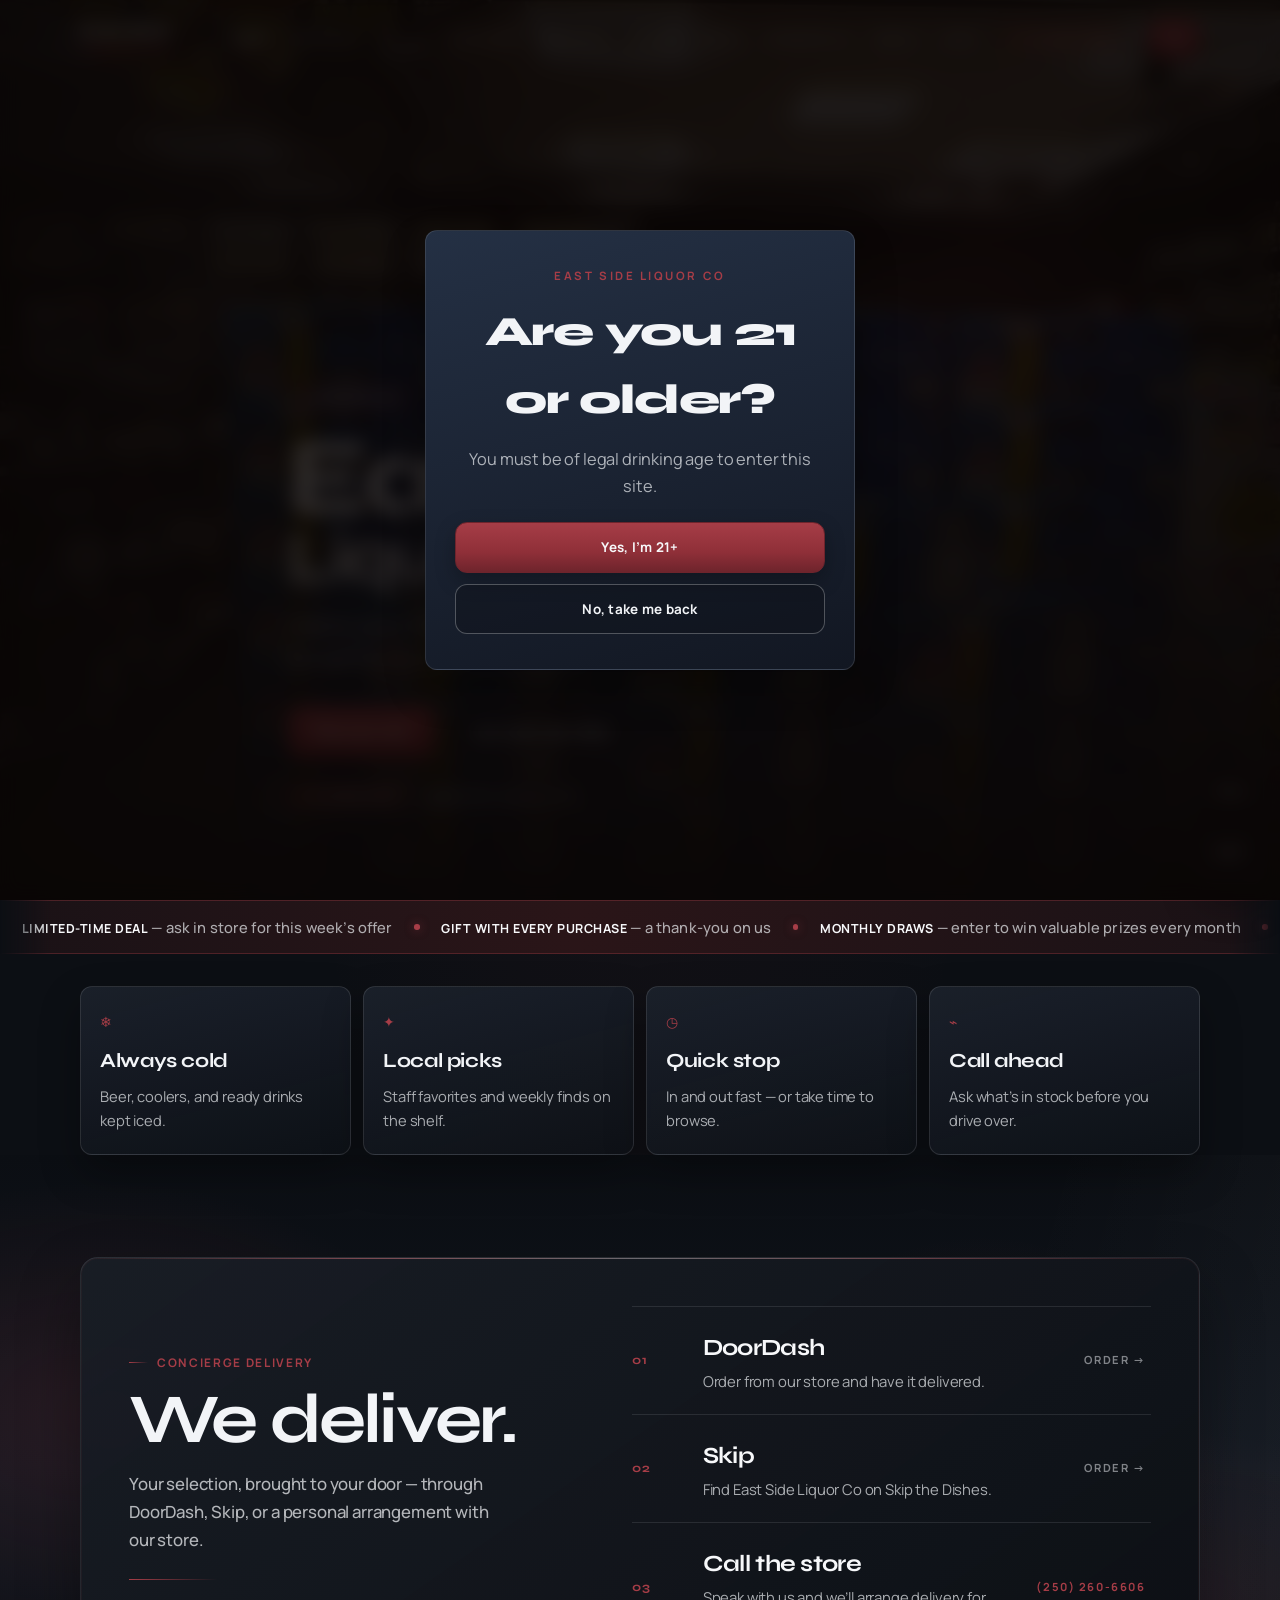
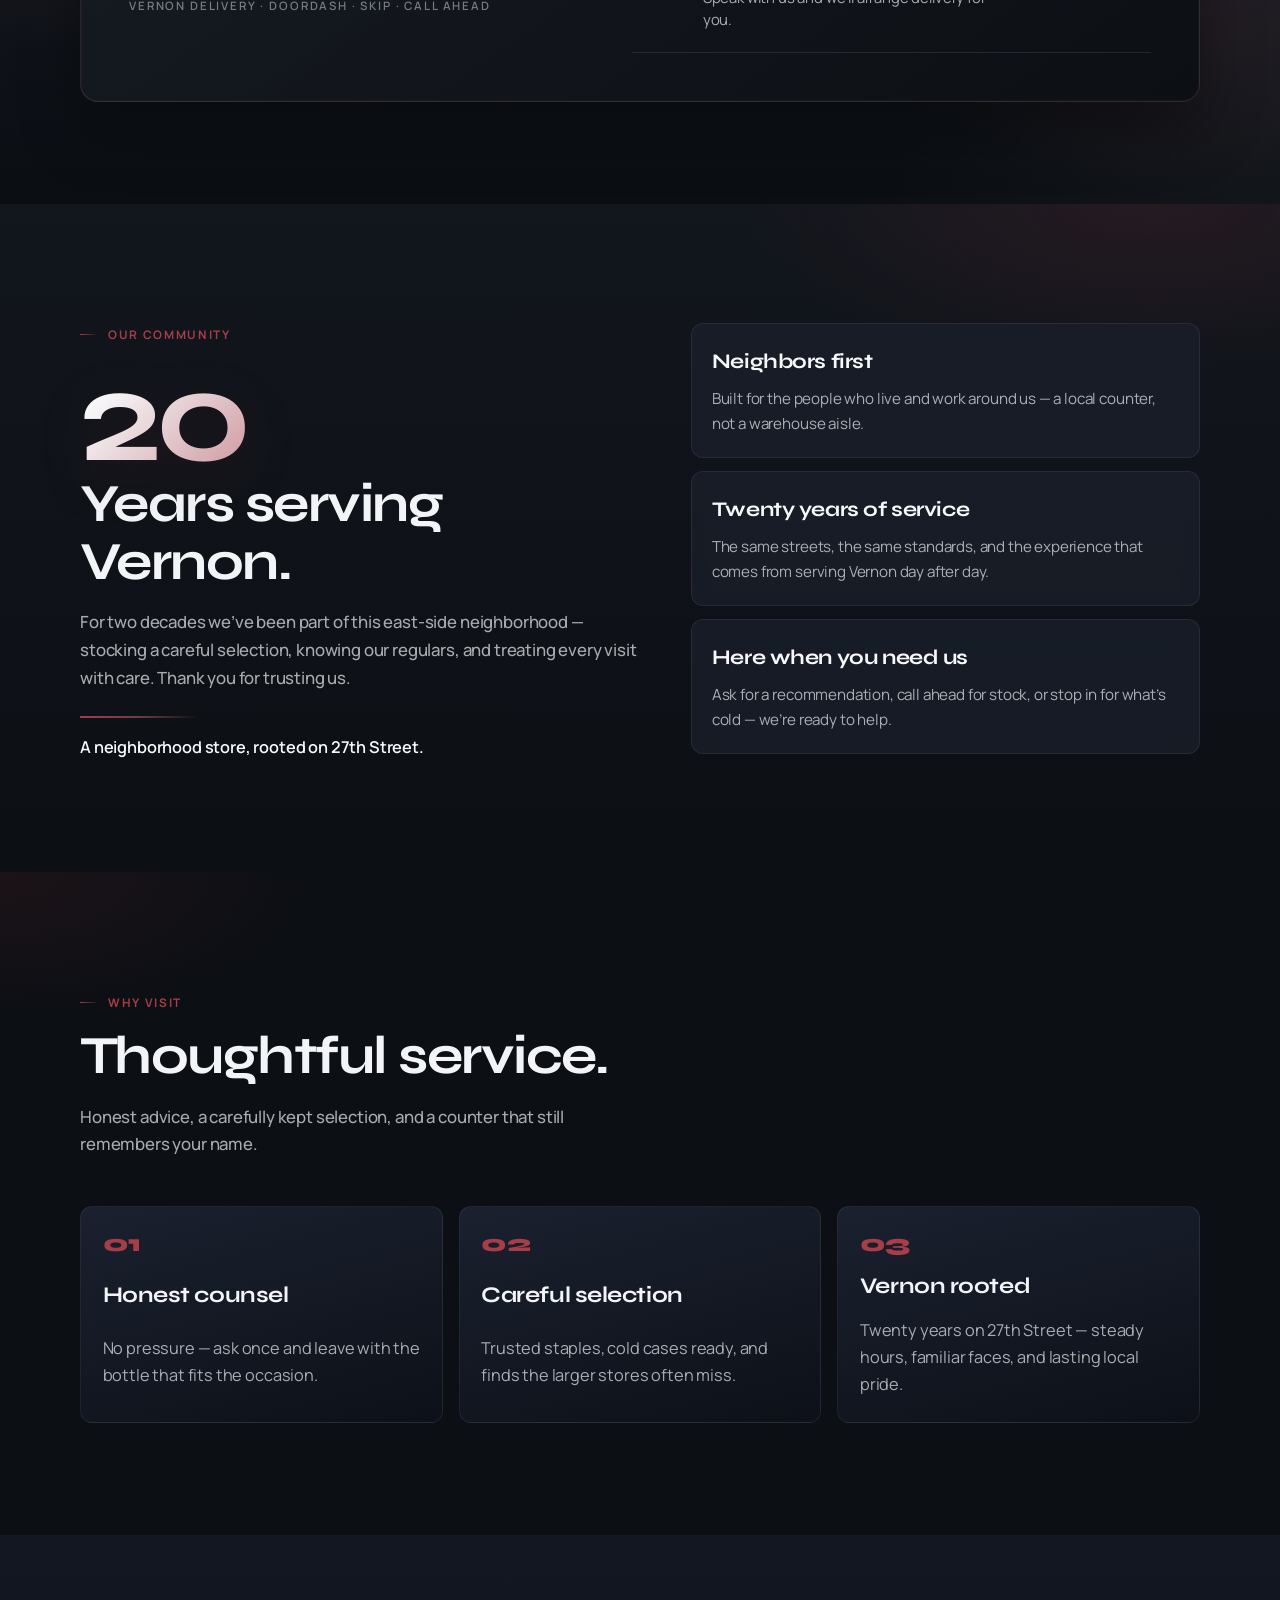
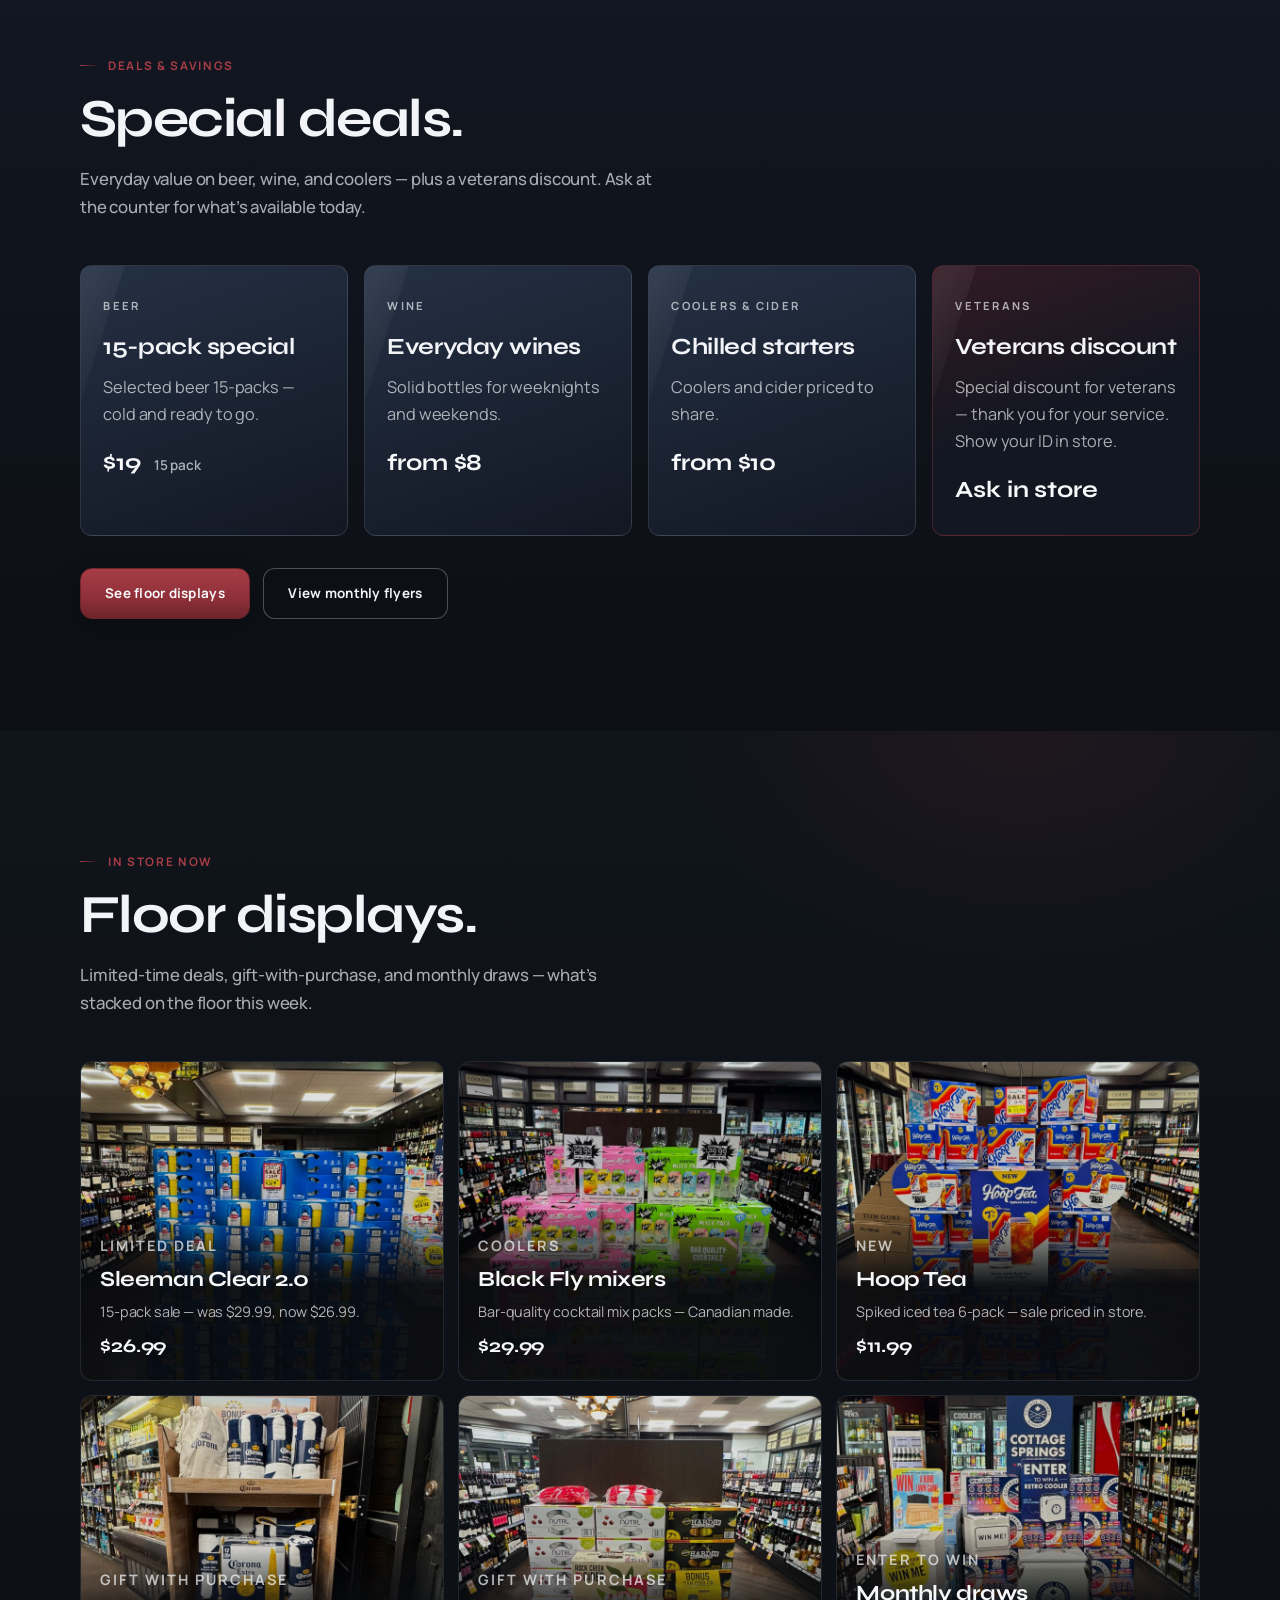
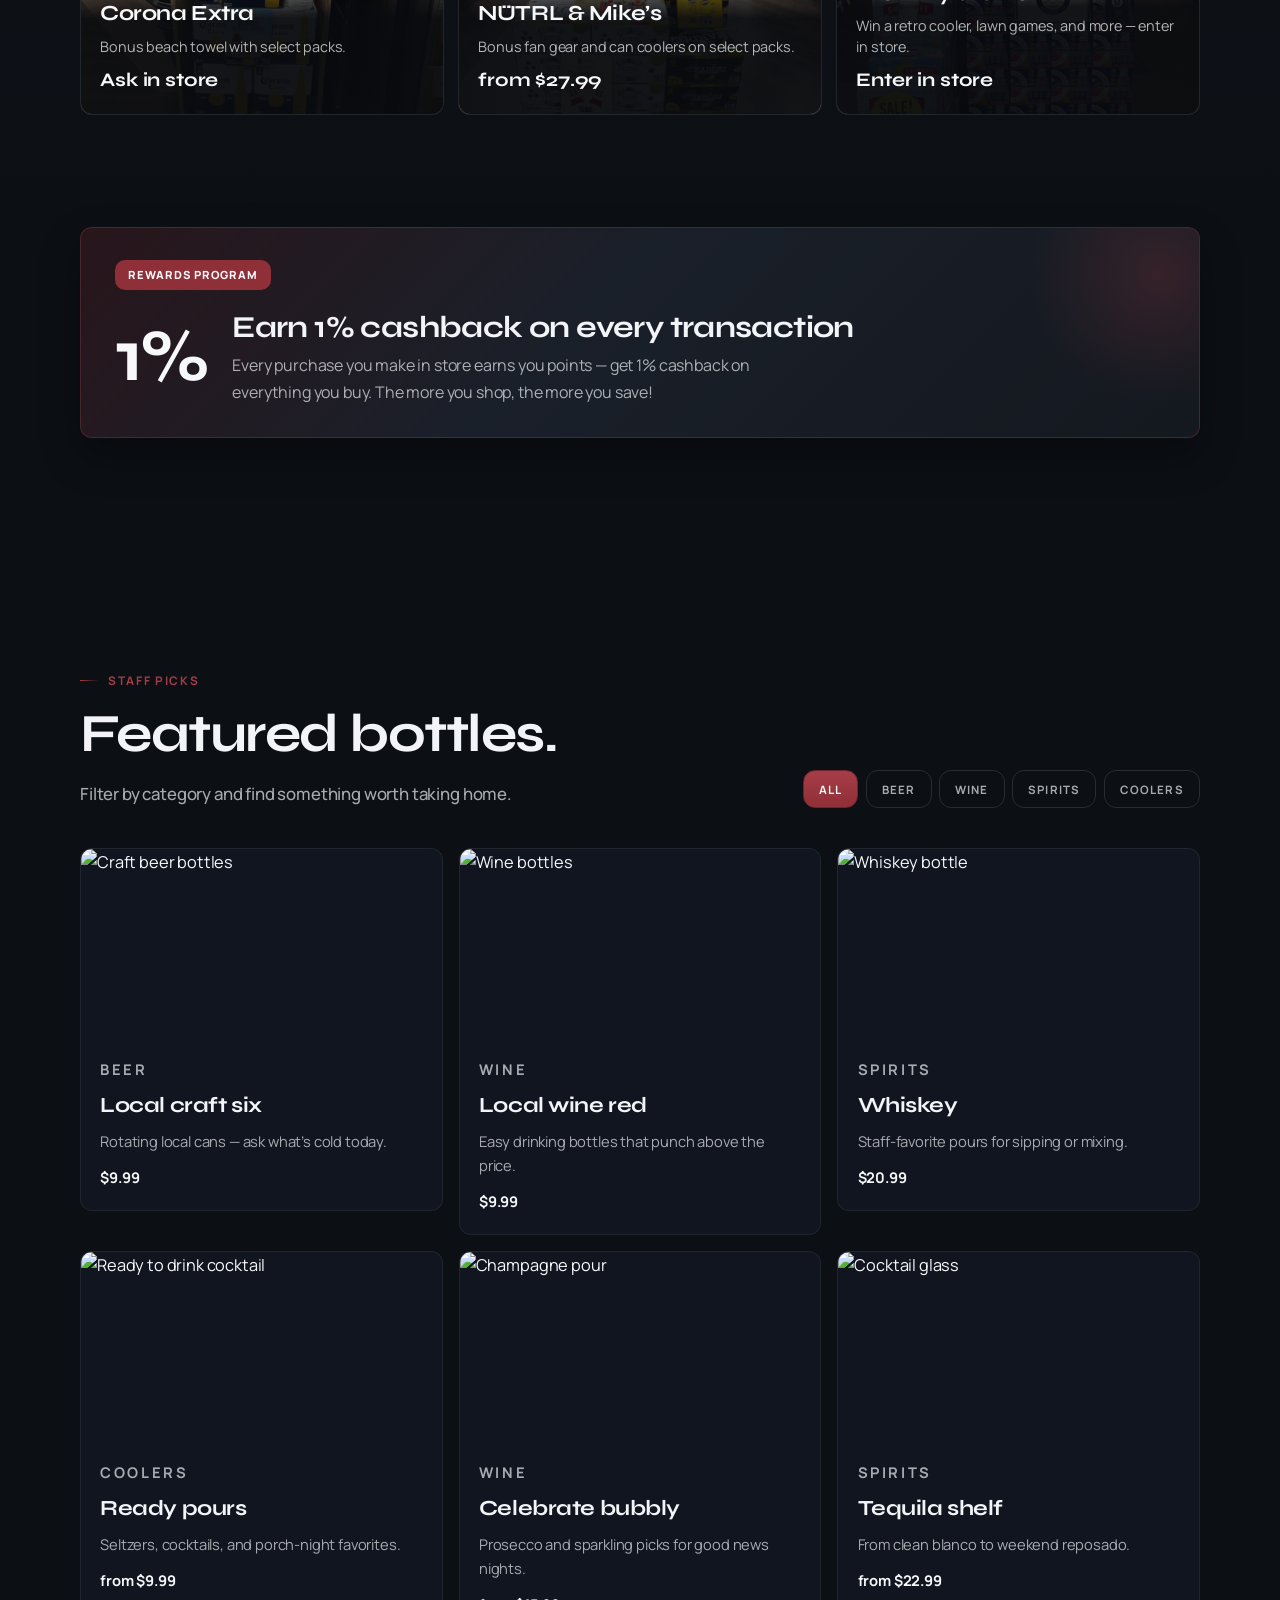
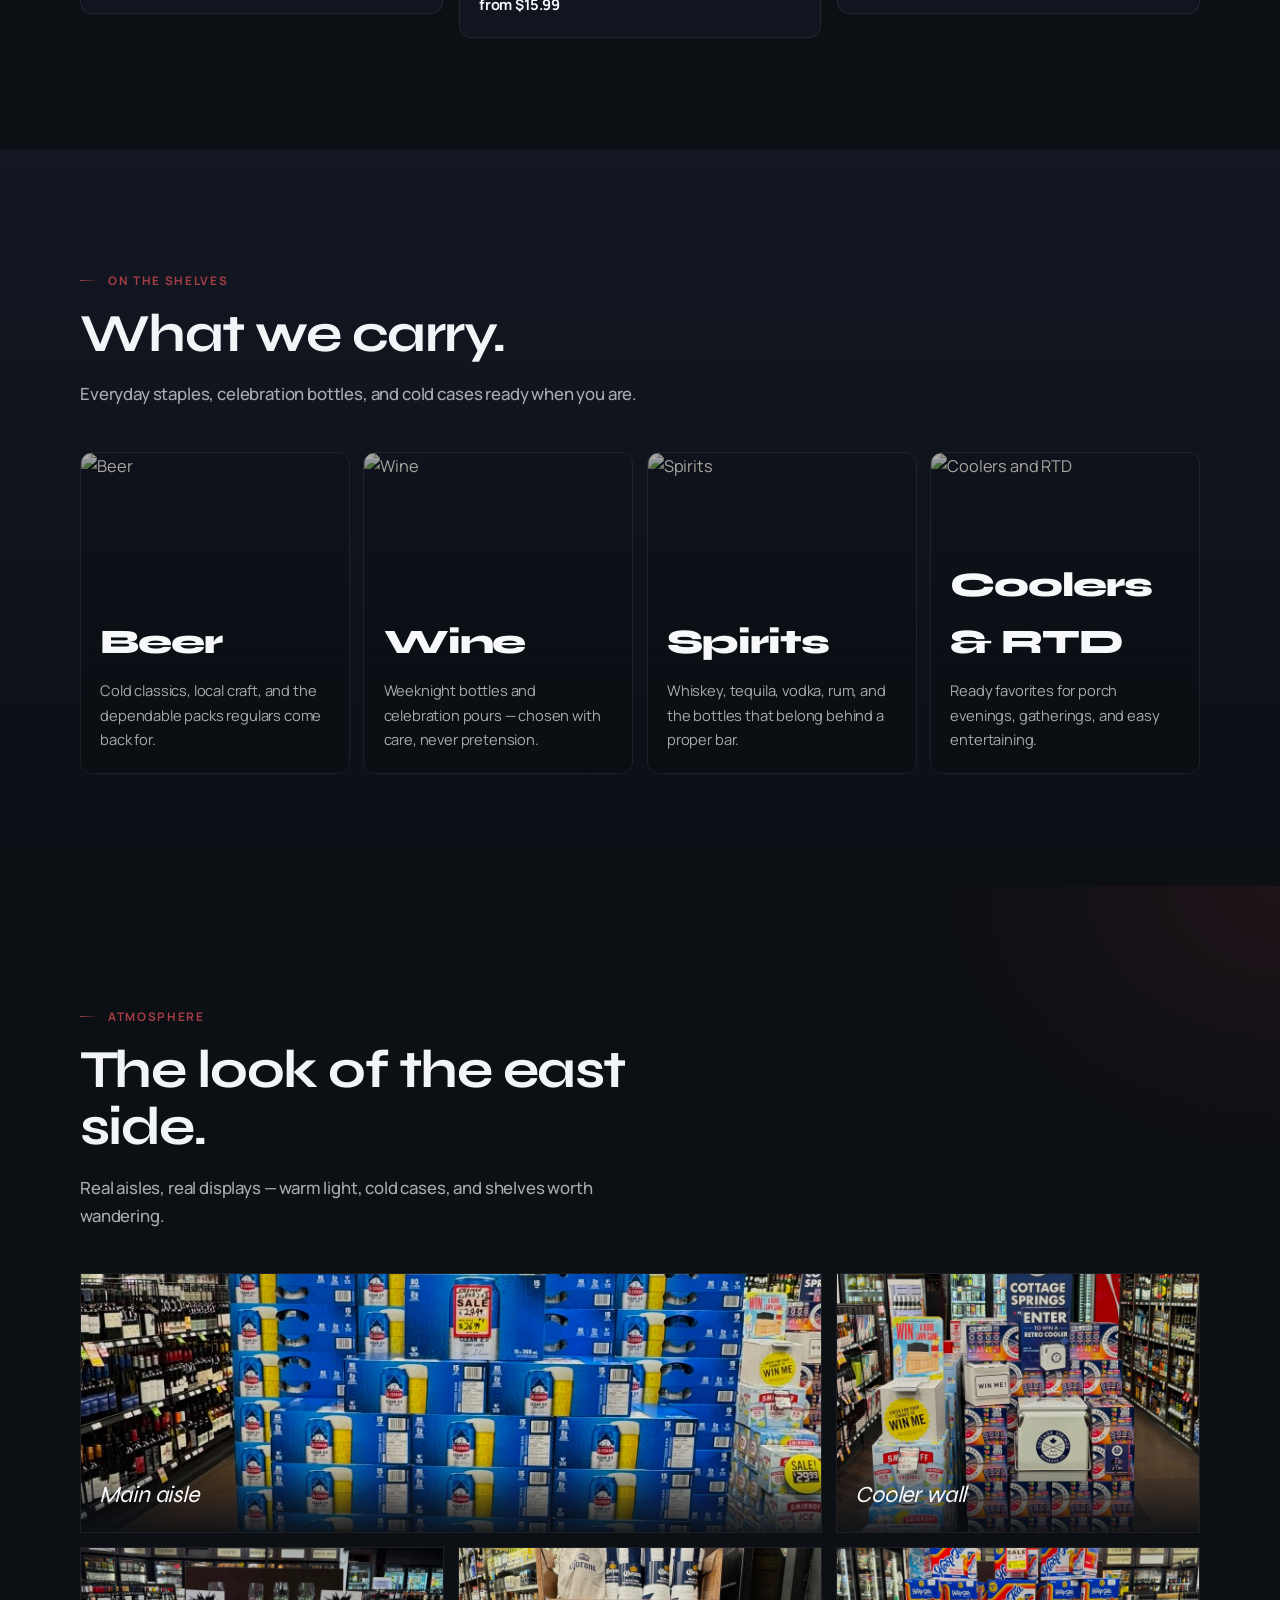
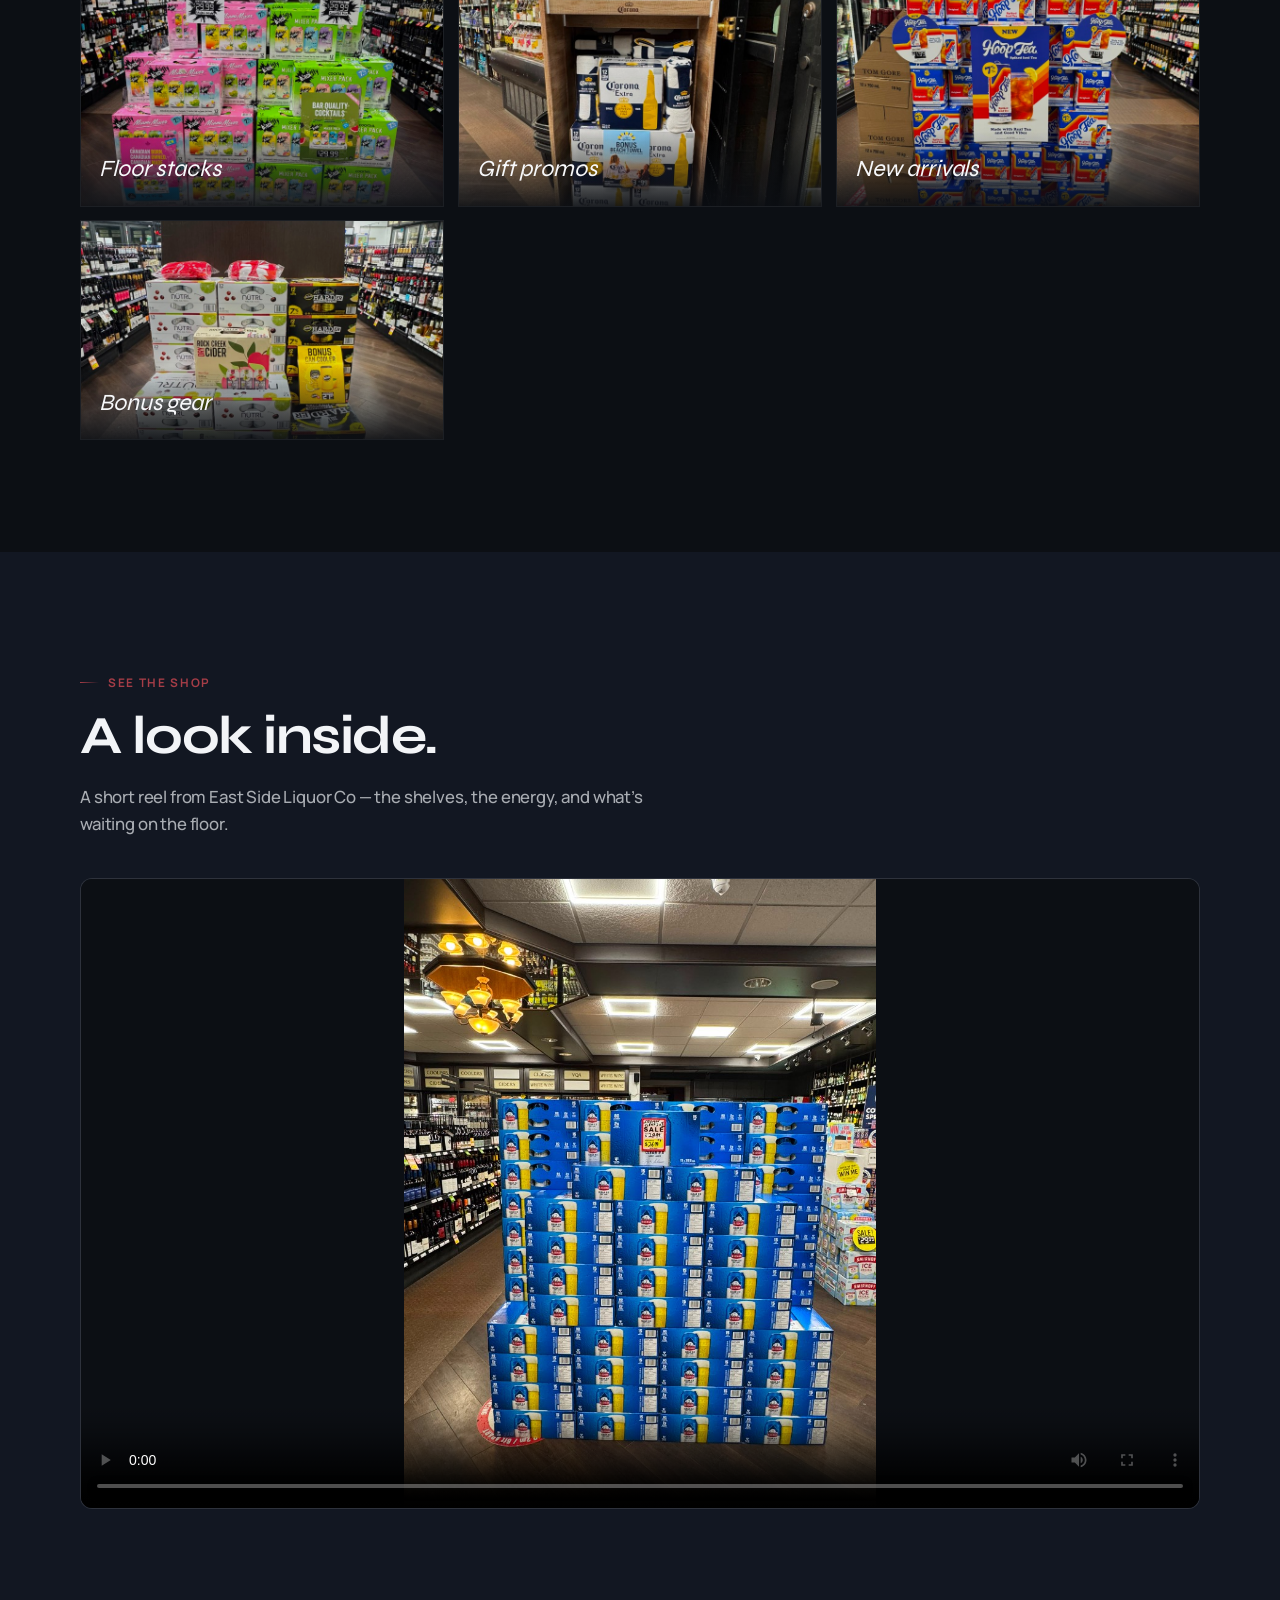
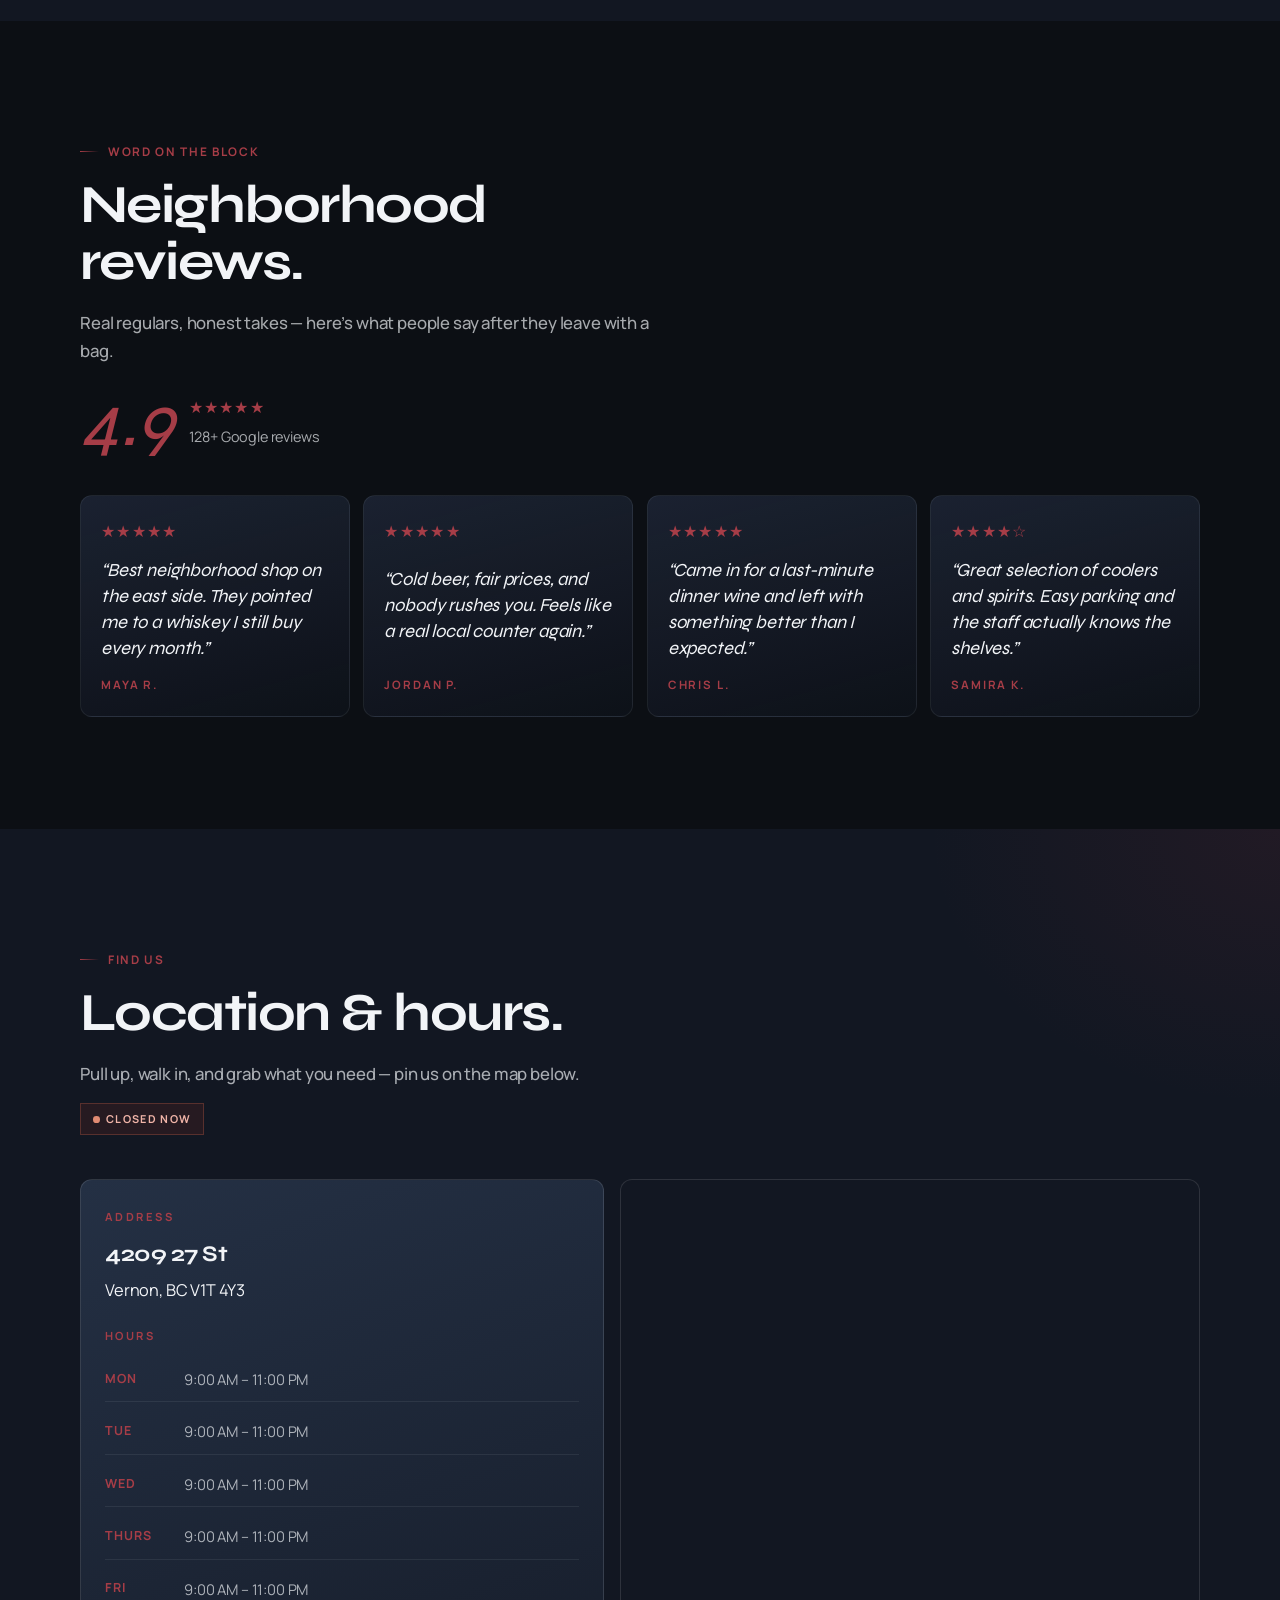
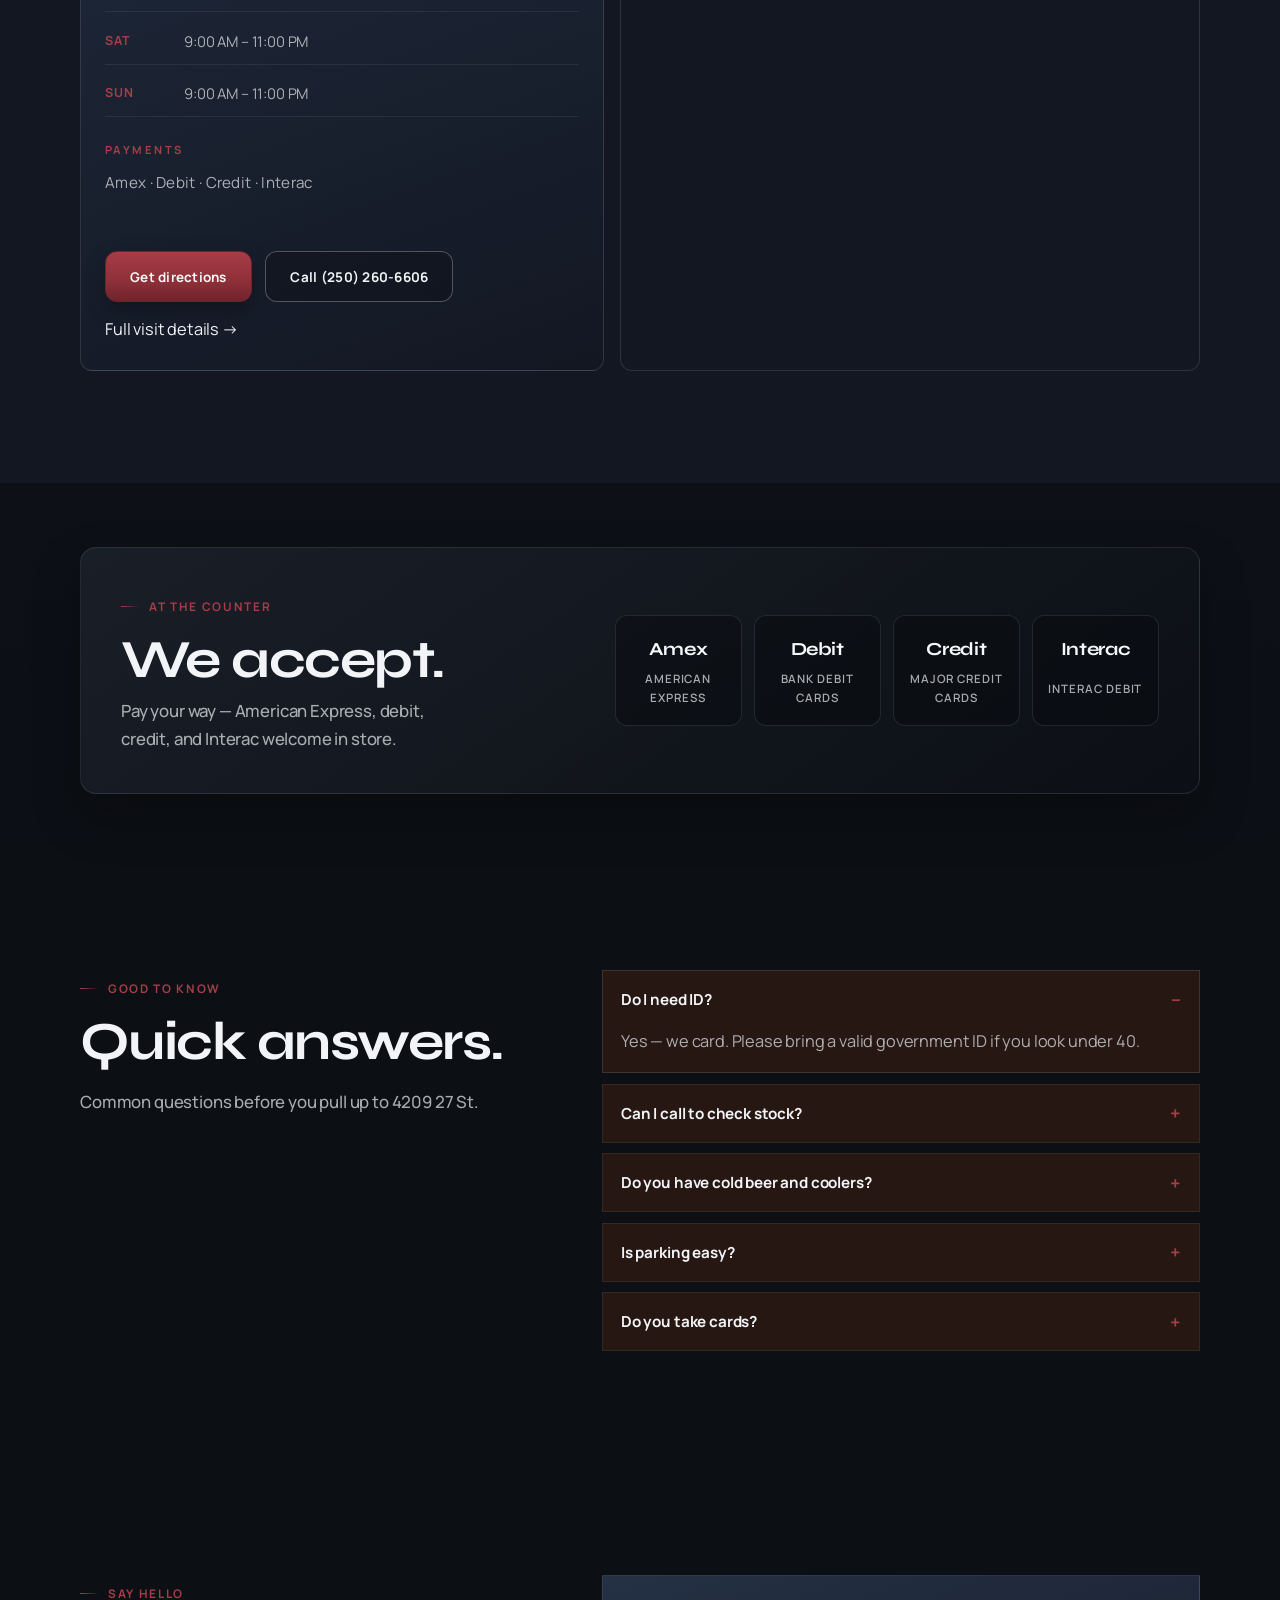
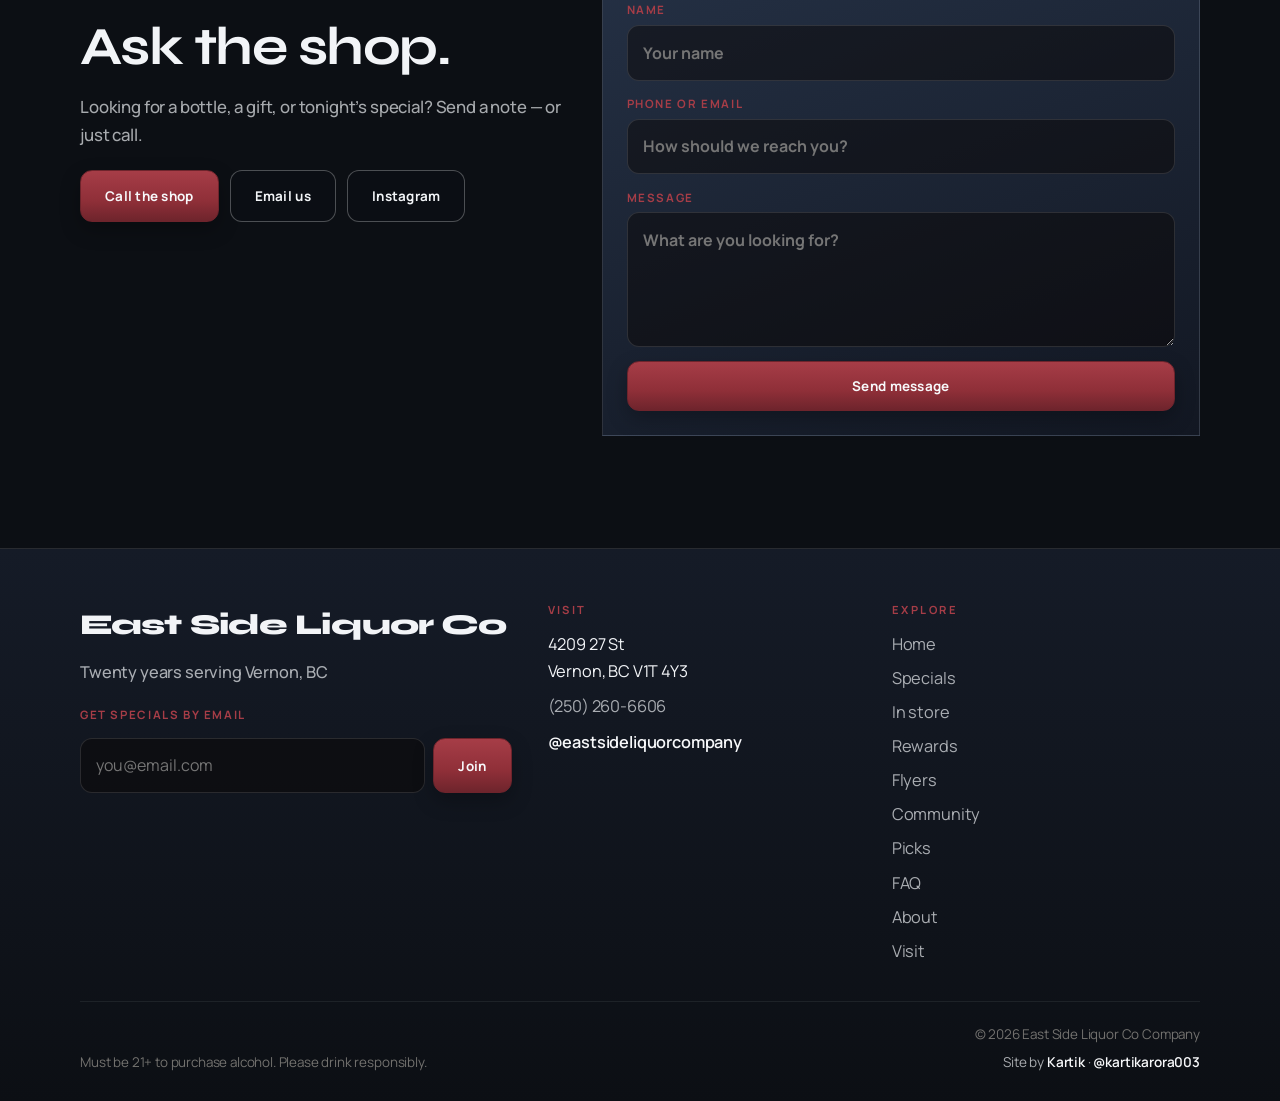
==== index.html @ 979daaba "update" ====
<!DOCTYPE html>
<html lang="en">
  <head>
    <meta charset="UTF-8" />
    <meta
      name="viewport"
      content="width=device-width, initial-scale=1, viewport-fit=cover"
    />
    <meta name="theme-color" content="#0c0f14" />
    <meta name="format-detection" content="telephone=yes" />
    <title>East Side Liquor Co | Twenty years serving Vernon, BC</title>
    <meta
      name="description"
      content="East Side Liquor Co — neighborhood spirits, wine, and beer with sharp selection and local service."
    />
    <link rel="stylesheet" href="css/styles.css" />
  </head>
  <body>
    <div class="age-gate" data-age-gate role="dialog" aria-modal="true" aria-labelledby="age-title">
      <div class="age-card">
        <p class="age-kicker">East Side Liquor Co</p>
        <h2 id="age-title">Are you 21 or older?</h2>
        <p class="age-copy">You must be of legal drinking age to enter this site.</p>
        <div class="age-actions">
          <button type="button" class="btn btn-primary" data-age-yes>Yes, I’m 21+</button>
          <button type="button" class="btn btn-ghost" data-age-no>No, take me back</button>
        </div>
      </div>
    </div>

    <div class="site-shell">
      <header class="header header-home" data-header>
        <div class="container header-inner">
          <a class="brand" href="index.html" aria-label="East Side Liquor Co"
            >East Side <span>Liquor Co</span></a
          >
          <nav class="nav nav-desktop" aria-label="Primary">
            <a class="nav-link is-active" href="index.html">Home</a>
            <a class="nav-link" href="#specials">Specials</a>
            <a class="nav-link" href="#in-store">In store</a>
            <a class="nav-link" href="#delivery">Delivery</a>
            <a class="nav-link" href="#rewards">Rewards</a>
            <a class="nav-link" href="flyers.html">Flyers</a>
            <a class="nav-link" href="#featured">Picks</a>
            <a class="nav-link" href="#community">Community</a>
            <a class="nav-link" href="about.html">About</a>
            <a class="nav-link" href="visit.html">Visit</a>
            <span class="open-badge" data-open-badge>Checking hours…</span>
            <a class="btn btn-primary" href="tel:+12502606606">Call</a>
          </nav>
          <button
            class="menu-btn"
            type="button"
            data-menu-btn
            aria-expanded="false"
            aria-controls="mobile-nav"
            aria-label="Open menu"
          >
            <span></span>
          </button>
        </div>
        <div class="container mobile-panel" id="mobile-nav" data-mobile-panel>
          <a class="nav-link is-active" href="index.html">Home</a>
          <a class="nav-link" href="#specials">Specials</a>
          <a class="nav-link" href="#in-store">In store</a>
          <a class="nav-link" href="#delivery">Delivery</a>
          <a class="nav-link" href="#rewards">Rewards</a>
          <a class="nav-link" href="flyers.html">Flyers</a>
          <a class="nav-link" href="#featured">Picks</a>
          <a class="nav-link" href="#community">Community</a>
          <a class="nav-link" href="about.html">About</a>
          <a class="nav-link" href="visit.html">Visit</a>
          <a class="nav-link" href="#contact">Contact</a>
          <span class="open-badge" data-open-badge>Checking hours…</span>
          <a class="btn btn-primary" href="tel:+12502606606">Call (250) 260-6606</a>
        </div>
      </header>

      <main class="site-main">
        <section class="hero" aria-label="Welcome">
          <div class="hero-visual" aria-hidden="true">
            <img
              class="hero-photo"
              data-hero-photo
              src="images/promos/sleeman-clear.png"
              alt=""
            />
            <div class="hero-sky"></div>
            <div class="hero-bloom"></div>
            <div class="hero-orb hero-orb--a"></div>
            <div class="hero-orb hero-orb--b"></div>
            <div class="hero-vignette"></div>
          </div>
          <div class="container hero-content">
            <p class="kicker">Vernon, BC</p>
            <h1 class="brand-hero">
              <span class="brand-top">East Side</span>
              <span class="brand-bottom">Liquor Co</span>
            </h1>
            <p class="tagline">
              Twenty years serving Vernon — fine spirits, cold beer, and thoughtful service on 27th
              Street.
            </p>
            <div class="ctas">
              <a class="btn btn-primary" href="visit.html">Plan your visit</a>
              <a class="btn btn-ghost" href="tel:+12502606606">Call (250) 260-6606</a>
            </div>
            <p class="hero-status">
              <span class="open-badge" data-open-badge>Checking hours…</span>
              <span>4209 27 St, Vernon, BC</span>
            </p>
          </div>
        </section>

        <aside class="promo-banner" aria-label="Current promotions">
          <div class="promo-banner__track">
            <div class="promo-banner__group">
              <span class="promo-banner__item"><strong>Limited-time deal</strong> — ask in store for this week’s offer</span>
              <span class="promo-banner__dot" aria-hidden="true"></span>
              <span class="promo-banner__item"><strong>Gift with every purchase</strong> — a thank-you on us</span>
              <span class="promo-banner__dot" aria-hidden="true"></span>
              <span class="promo-banner__item"><strong>Monthly draws</strong> — enter to win valuable prizes every month</span>
              <span class="promo-banner__dot" aria-hidden="true"></span>
              <span class="promo-banner__item"><strong>We deliver</strong> — DoorDash, Skip, or call us for delivery</span>
              <span class="promo-banner__dot" aria-hidden="true"></span>
            </div>
            <div class="promo-banner__group" aria-hidden="true">
              <span class="promo-banner__item"><strong>Limited-time deal</strong> — ask in store for this week’s offer</span>
              <span class="promo-banner__dot" aria-hidden="true"></span>
              <span class="promo-banner__item"><strong>Gift with every purchase</strong> — a thank-you on us</span>
              <span class="promo-banner__dot" aria-hidden="true"></span>
              <span class="promo-banner__item"><strong>Monthly draws</strong> — enter to win valuable prizes every month</span>
              <span class="promo-banner__dot" aria-hidden="true"></span>
              <span class="promo-banner__item"><strong>We deliver</strong> — DoorDash, Skip, or call us for delivery</span>
              <span class="promo-banner__dot" aria-hidden="true"></span>
            </div>
          </div>
        </aside>

        <section class="services" aria-label="Store services">
          <div class="container services-row">
            <article class="service reveal hover-lines">
              <span>❄</span>
              <h3>Always cold</h3>
              <p>Beer, coolers, and ready drinks kept iced.</p>
            </article>
            <article class="service reveal hover-lines">
              <span>✦</span>
              <h3>Local picks</h3>
              <p>Staff favorites and weekly finds on the shelf.</p>
            </article>
            <article class="service reveal hover-lines">
              <span>◷</span>
              <h3>Quick stop</h3>
              <p>In and out fast — or take time to browse.</p>
            </article>
            <article class="service reveal hover-lines">
              <span>⌁</span>
              <h3>Call ahead</h3>
              <p>Ask what’s in stock before you drive over.</p>
            </article>
          </div>
        </section>

        <section class="section delivery" id="delivery" aria-labelledby="delivery-title">
          <div class="delivery-glow" aria-hidden="true"></div>
          <div class="delivery-sheen" aria-hidden="true"></div>
          <div class="container">
            <div class="delivery-panel reveal reveal-scale">
              <div class="delivery-layout">
                <div class="delivery-intro">
                  <span class="section-label">Concierge delivery</span>
                  <h2 id="delivery-title" class="section-title">We deliver.</h2>
                  <p class="section-lead">
                    Your selection, brought to your door — through DoorDash, Skip, or a personal
                    arrangement with our store.
                  </p>
                  <div class="delivery-rule" aria-hidden="true"></div>
                  <p class="delivery-note">Vernon delivery · DoorDash · Skip · Call ahead</p>
                </div>
                <div class="delivery-options" role="list">
                  <a
                    class="delivery-option"
                    role="listitem"
                    href="https://www.doordash.com/convenience/store/35674787?event_type=autocomplete&pickup=false"
                    target="_blank"
                    rel="noopener noreferrer"
                  >
                    <span class="delivery-option__num" aria-hidden="true">01</span>
                    <span class="delivery-option__body">
                      <span class="delivery-option__name">DoorDash</span>
                      <span class="delivery-option__text">Order from our store and have it delivered.</span>
                    </span>
                    <span class="delivery-option__cta">Order <span aria-hidden="true">→</span></span>
                  </a>
                  <a
                    class="delivery-option"
                    role="listitem"
                    href="https://www.skipthedishes.com/vernon"
                    target="_blank"
                    rel="noopener noreferrer"
                  >
                    <span class="delivery-option__num" aria-hidden="true">02</span>
                    <span class="delivery-option__body">
                      <span class="delivery-option__name">Skip</span>
                      <span class="delivery-option__text">Find East Side Liquor Co on Skip the Dishes.</span>
                    </span>
                    <span class="delivery-option__cta">Order <span aria-hidden="true">→</span></span>
                  </a>
                  <a class="delivery-option delivery-option--call" role="listitem" href="tel:+12502606606">
                    <span class="delivery-option__num" aria-hidden="true">03</span>
                    <span class="delivery-option__body">
                      <span class="delivery-option__name">Call the store</span>
                      <span class="delivery-option__text">Speak with us and we’ll arrange delivery for you.</span>
                    </span>
                    <span class="delivery-option__cta">(250) 260-6606</span>
                  </a>
                </div>
              </div>
            </div>
          </div>
        </section>

        <section class="section community" id="community" aria-labelledby="community-title">
          <div class="container community-layout">
            <div class="community-intro reveal reveal-left">
              <span class="section-label">Our community</span>
              <p class="community-years" aria-hidden="true">20</p>
              <h2 id="community-title" class="section-title">Years serving Vernon.</h2>
              <p class="section-lead">
                For two decades we’ve been part of this east-side neighborhood — stocking a careful
                selection, knowing our regulars, and treating every visit with care. Thank you for
                trusting us.
              </p>
              <div class="community-rule" aria-hidden="true"></div>
              <p class="community-note">A neighborhood store, rooted on 27th Street.</p>
            </div>
            <ul class="community-points">
              <li class="community-point reveal hover-lines">
                <h3>Neighbors first</h3>
                <p>
                  Built for the people who live and work around us — a local counter, not a warehouse
                  aisle.
                </p>
              </li>
              <li class="community-point reveal hover-lines">
                <h3>Twenty years of service</h3>
                <p>
                  The same streets, the same standards, and the experience that comes from serving
                  Vernon day after day.
                </p>
              </li>
              <li class="community-point reveal hover-lines">
                <h3>Here when you need us</h3>
                <p>
                  Ask for a recommendation, call ahead for stock, or stop in for what’s cold — we’re
                  ready to help.
                </p>
              </li>
            </ul>
          </div>
        </section>

        <section class="section why" aria-labelledby="why-title">
          <div class="container">
            <div class="reveal">
              <span class="section-label">Why visit</span>
              <h2 id="why-title" class="section-title">Thoughtful service.</h2>
              <p class="section-lead">
                Honest advice, a carefully kept selection, and a counter that still remembers your
                name.
              </p>
            </div>
            <ol class="why-list">
              <li class="why-item reveal hover-lines">
                <span class="why-num" aria-hidden="true">01</span>
                <h3>Honest counsel</h3>
                <p>
                  No pressure — ask once and leave with the bottle that fits the occasion.
                </p>
              </li>
              <li class="why-item reveal hover-lines">
                <span class="why-num" aria-hidden="true">02</span>
                <h3>Careful selection</h3>
                <p>Trusted staples, cold cases ready, and finds the larger stores often miss.</p>
              </li>
              <li class="why-item reveal hover-lines">
                <span class="why-num" aria-hidden="true">03</span>
                <h3>Vernon rooted</h3>
                <p>
                  Twenty years on 27th Street — steady hours, familiar faces, and lasting local
                  pride.
                </p>
              </li>
            </ol>
          </div>
        </section>

        <section class="section specials" id="specials" aria-labelledby="specials-title">
          <div class="container">
            <div class="reveal">
              <span class="section-label">Deals &amp; savings</span>
              <h2 id="specials-title" class="section-title">Special deals.</h2>
              <p class="section-lead">
                Everyday value on beer, wine, and coolers — plus a veterans discount. Ask at the
                counter for what’s available today.
              </p>
            </div>
            <div class="specials-grid" id="offers-grid">
              <article class="special-card reveal" data-spotlight>
                <div class="tile-spot" aria-hidden="true"></div>
                <p class="special-tag">Beer</p>
                <h3>15-pack special</h3>
                <p>Selected beer 15-packs — cold and ready to go.</p>
                <p class="special-price"><span>$19</span> <small>15 pack</small></p>
              </article>
              <article class="special-card reveal" data-spotlight>
                <div class="tile-spot" aria-hidden="true"></div>
                <p class="special-tag">Wine</p>
                <h3>Everyday wines</h3>
                <p>Solid bottles for weeknights and weekends.</p>
                <p class="special-price"><span>from $8</span></p>
              </article>
              <article class="special-card reveal" data-spotlight>
                <div class="tile-spot" aria-hidden="true"></div>
                <p class="special-tag">Coolers &amp; Cider</p>
                <h3>Chilled starters</h3>
                <p>Coolers and cider priced to share.</p>
                <p class="special-price"><span>from $10</span></p>
              </article>
              <article class="special-card special-card--veterans reveal" data-spotlight>
                <div class="tile-spot" aria-hidden="true"></div>
                <p class="special-tag">Veterans</p>
                <h3>Veterans discount</h3>
                <p>
                  Special discount for veterans — thank you for your service. Show your ID in store.
                </p>
                <p class="special-price"><span>Ask in store</span></p>
              </article>
            </div>
            <div class="ctas specials-ctas reveal">
              <a class="btn btn-primary" href="#in-store">See floor displays</a>
              <a class="btn btn-ghost" href="flyers.html">View monthly flyers</a>
            </div>
          </div>
        </section>

        <section class="section store-promos" id="in-store" aria-labelledby="in-store-title">
          <div class="container">
            <div class="reveal">
              <span class="section-label">In store now</span>
              <h2 id="in-store-title" class="section-title">Floor displays.</h2>
              <p class="section-lead">
                Limited-time deals, gift-with-purchase, and monthly draws — what’s stacked on the
                floor this week.
              </p>
            </div>
            <div class="promo-grid">
              <article class="promo-shot reveal" data-spotlight>
                <img
                  src="images/promos/sleeman-clear.png"
                  alt="Sleeman Clear 2.0 15-pack floor display on sale"
                />
                <div class="promo-shot__meta">
                  <p class="promo-shot__tag">Limited deal</p>
                  <h3>Sleeman Clear 2.0</h3>
                  <p>15-pack sale — was $29.99, now $26.99.</p>
                  <p class="promo-shot__price"><span>$26.99</span></p>
                </div>
              </article>
              <article class="promo-shot reveal" data-spotlight>
                <img
                  src="images/promos/black-fly.png"
                  alt="Black Fly cocktail mixer packs display"
                />
                <div class="promo-shot__meta">
                  <p class="promo-shot__tag">Coolers</p>
                  <h3>Black Fly mixers</h3>
                  <p>Bar-quality cocktail mix packs — Canadian made.</p>
                  <p class="promo-shot__price"><span>$29.99</span></p>
                </div>
              </article>
              <article class="promo-shot reveal" data-spotlight>
                <img src="images/promos/hoop-tea.png" alt="Hoop Tea spiked iced tea display" />
                <div class="promo-shot__meta">
                  <p class="promo-shot__tag">New</p>
                  <h3>Hoop Tea</h3>
                  <p>Spiked iced tea 6-pack — sale priced in store.</p>
                  <p class="promo-shot__price"><span>$11.99</span></p>
                </div>
              </article>
              <article class="promo-shot reveal" data-spotlight>
                <img
                  src="images/promos/corona-towel.png"
                  alt="Corona Extra display with bonus beach towel"
                />
                <div class="promo-shot__meta">
                  <p class="promo-shot__tag">Gift with purchase</p>
                  <h3>Corona Extra</h3>
                  <p>Bonus beach towel with select packs.</p>
                  <p class="promo-shot__price"><span>Ask in store</span></p>
                </div>
              </article>
              <article class="promo-shot reveal" data-spotlight>
                <img
                  src="images/promos/nutrl-mikes.png"
                  alt="NÜTRL and Mike's HARDER displays with bonus gear"
                />
                <div class="promo-shot__meta">
                  <p class="promo-shot__tag">Gift with purchase</p>
                  <h3>NÜTRL &amp; Mike’s</h3>
                  <p>Bonus fan gear and can coolers on select packs.</p>
                  <p class="promo-shot__price"><span>from $27.99</span></p>
                </div>
              </article>
              <article class="promo-shot reveal" data-spotlight>
                <img
                  src="images/promos/cottage-springs.png"
                  alt="Cottage Springs and Smirnoff Ice enter-to-win displays"
                />
                <div class="promo-shot__meta">
                  <p class="promo-shot__tag">Enter to win</p>
                  <h3>Monthly draws</h3>
                  <p>Win a retro cooler, lawn games, and more — enter in store.</p>
                  <p class="promo-shot__price"><span>Enter in store</span></p>
                </div>
              </article>
            </div>
          </div>
        </section>

        <section class="section loyalty-strip" id="rewards" aria-labelledby="rewards-title">
          <div class="container">
            <div id="loyalty-banner" class="reveal reveal-scale"></div>
          </div>
        </section>

        <section class="section featured" id="featured" aria-labelledby="featured-title">
          <div class="container">
            <div class="reveal featured-head">
              <div>
                <span class="section-label">Staff picks</span>
                <h2 id="featured-title" class="section-title">Featured bottles.</h2>
                <p class="section-lead">Filter by category and find something worth taking home.</p>
              </div>
              <div class="filter-bar" role="tablist" aria-label="Filter featured bottles">
                <button type="button" class="filter-btn is-active" data-filter="all">All</button>
                <button type="button" class="filter-btn" data-filter="beer">Beer</button>
                <button type="button" class="filter-btn" data-filter="wine">Wine</button>
                <button type="button" class="filter-btn" data-filter="spirits">Spirits</button>
                <button type="button" class="filter-btn" data-filter="coolers">Coolers</button>
              </div>
            </div>
            <ul class="product-grid">
              <li class="reveal" data-product="beer">
                <article class="product-card" data-spotlight>
                  <img
                    src="https://images.unsplash.com/photo-1436076863939-06870fe779c2?auto=format&fit=crop&w=900&q=80"
                    alt="Craft beer bottles"
                  />
                  <div class="product-body">
                    <p class="product-cat">Beer</p>
                    <h3>Local craft six</h3>
                    <p>Rotating local cans — ask what’s cold today.</p>
                    <p class="product-price">$9.99</p>
                  </div>
                </article>
              </li>
              <li class="reveal" data-product="wine">
                <article class="product-card" data-spotlight>
                  <img
                    src="https://images.unsplash.com/photo-1510812431401-41d2bd2722f3?auto=format&fit=crop&w=900&q=80"
                    alt="Wine bottles"
                  />
                  <div class="product-body">
                    <p class="product-cat">Wine</p>
                    <h3>Local wine red</h3>
                    <p>Easy drinking bottles that punch above the price.</p>
                    <p class="product-price">$9.99</p>
                  </div>
                </article>
              </li>
              <li class="reveal" data-product="spirits">
                <article class="product-card" data-spotlight>
                  <img
                    src="https://images.unsplash.com/photo-1569529465841-dfecdab7503b?auto=format&fit=crop&w=900&q=80"
                    alt="Whiskey bottle"
                  />
                  <div class="product-body">
                    <p class="product-cat">Spirits</p>
                    <h3>Whiskey</h3>
                    <p>Staff-favorite pours for sipping or mixing.</p>
                    <p class="product-price">$20.99</p>
                  </div>
                </article>
              </li>
              <li class="reveal" data-product="coolers">
                <article class="product-card" data-spotlight>
                  <img
                    src="https://images.unsplash.com/photo-1551538827-9c037cb4f32a?auto=format&fit=crop&w=900&q=80"
                    alt="Ready to drink cocktail"
                  />
                  <div class="product-body">
                    <p class="product-cat">Coolers</p>
                    <h3>Ready pours</h3>
                    <p>Seltzers, cocktails, and porch-night favorites.</p>
                    <p class="product-price">from $9.99</p>
                  </div>
                </article>
              </li>
              <li class="reveal" data-product="wine">
                <article class="product-card" data-spotlight>
                  <img
                    src="https://images.unsplash.com/photo-1470337458703-46ad1756a187?auto=format&fit=crop&w=900&q=80"
                    alt="Champagne pour"
                  />
                  <div class="product-body">
                    <p class="product-cat">Wine</p>
                    <h3>Celebrate bubbly</h3>
                    <p>Prosecco and sparkling picks for good news nights.</p>
                    <p class="product-price">from $15.99</p>
                  </div>
                </article>
              </li>
              <li class="reveal" data-product="spirits">
                <article class="product-card" data-spotlight>
                  <img
                    src="https://images.unsplash.com/photo-1514362545857-3bc16c4c7d1b?auto=format&fit=crop&w=900&q=80"
                    alt="Cocktail glass"
                  />
                  <div class="product-body">
                    <p class="product-cat">Spirits</p>
                    <h3>Tequila shelf</h3>
                    <p>From clean blanco to weekend reposado.</p>
                    <p class="product-price">from $22.99</p>
                  </div>
                </article>
              </li>
            </ul>
          </div>
        </section>

        <section class="section categories" aria-labelledby="carry-title">
          <div class="container">
            <div class="reveal">
              <span class="section-label">On the shelves</span>
              <h2 id="carry-title" class="section-title">What we carry.</h2>
              <p class="section-lead">
                Everyday staples, celebration bottles, and cold cases ready when you are.
              </p>
            </div>
            <ul class="cat-grid">
              <li class="reveal">
                <article class="tile" data-spotlight>
                  <img
                    src="https://images.unsplash.com/photo-1436076863939-06870fe779c2?auto=format&fit=crop&w=1200&q=80"
                    alt="Beer"
                  />
                  <div class="tile-shade"></div>
                  <div class="tile-spot" aria-hidden="true"></div>
                  <div class="tile-copy">
                    <h3>Beer</h3>
                    <p>
                      Cold classics, local craft, and the dependable packs regulars come back for.
                    </p>
                  </div>
                </article>
              </li>
              <li class="reveal">
                <article class="tile" data-spotlight>
                  <img
                    src="https://images.unsplash.com/photo-1510812431401-41d2bd2722f3?auto=format&fit=crop&w=1200&q=80"
                    alt="Wine"
                  />
                  <div class="tile-shade"></div>
                  <div class="tile-spot" aria-hidden="true"></div>
                  <div class="tile-copy">
                    <h3>Wine</h3>
                    <p>
                      Weeknight bottles and celebration pours — chosen with care, never pretension.
                    </p>
                  </div>
                </article>
              </li>
              <li class="reveal">
                <article class="tile" data-spotlight>
                  <img
                    src="https://images.unsplash.com/photo-1569529465841-dfecdab7503b?auto=format&fit=crop&w=1200&q=80"
                    alt="Spirits"
                  />
                  <div class="tile-shade"></div>
                  <div class="tile-spot" aria-hidden="true"></div>
                  <div class="tile-copy">
                    <h3>Spirits</h3>
                    <p>
                      Whiskey, tequila, vodka, rum, and the bottles that belong behind a proper bar.
                    </p>
                  </div>
                </article>
              </li>
              <li class="reveal">
                <article class="tile" data-spotlight>
                  <img
                    src="https://images.unsplash.com/photo-1551538827-9c037cb4f32a?auto=format&fit=crop&w=1200&q=80"
                    alt="Coolers and RTD"
                  />
                  <div class="tile-shade"></div>
                  <div class="tile-spot" aria-hidden="true"></div>
                  <div class="tile-copy">
                    <h3>Coolers &amp; RTD</h3>
                    <p>
                      Ready favorites for porch evenings, gatherings, and easy entertaining.
                    </p>
                  </div>
                </article>
              </li>
            </ul>
          </div>
        </section>

        <section class="section gallery" aria-labelledby="gallery-title">
          <div class="container">
            <div class="reveal">
              <span class="section-label">Atmosphere</span>
              <h2 id="gallery-title" class="section-title">The look of the east side.</h2>
              <p class="section-lead">
                Real aisles, real displays — warm light, cold cases, and shelves worth wandering.
              </p>
            </div>
            <div class="mosaic mosaic--store">
              <article class="frame reveal" data-spotlight>
                <img
                  src="images/promos/sleeman-clear.png"
                  alt="East Side Liquor Co aisle with Sleeman Clear display"
                />
                <div class="frame-spot" aria-hidden="true"></div>
                <div class="frame-caption"><span>Main aisle</span></div>
              </article>
              <article class="frame reveal" data-spotlight>
                <img
                  src="images/promos/cottage-springs.png"
                  alt="Coolers wall and enter-to-win displays"
                />
                <div class="frame-spot" aria-hidden="true"></div>
                <div class="frame-caption"><span>Cooler wall</span></div>
              </article>
              <article class="frame reveal" data-spotlight>
                <img src="images/promos/black-fly.png" alt="Black Fly cocktail mixer display" />
                <div class="frame-spot" aria-hidden="true"></div>
                <div class="frame-caption"><span>Floor stacks</span></div>
              </article>
              <article class="frame reveal" data-spotlight>
                <img
                  src="images/promos/corona-towel.png"
                  alt="Corona Extra gift-with-purchase display"
                />
                <div class="frame-spot" aria-hidden="true"></div>
                <div class="frame-caption"><span>Gift promos</span></div>
              </article>
              <article class="frame reveal" data-spotlight>
                <img src="images/promos/hoop-tea.png" alt="Hoop Tea spiked iced tea display" />
                <div class="frame-spot" aria-hidden="true"></div>
                <div class="frame-caption"><span>New arrivals</span></div>
              </article>
              <article class="frame reveal" data-spotlight>
                <img
                  src="images/promos/nutrl-mikes.png"
                  alt="NÜTRL and Mike's HARDER bonus gear displays"
                />
                <div class="frame-spot" aria-hidden="true"></div>
                <div class="frame-caption"><span>Bonus gear</span></div>
              </article>
            </div>
          </div>
        </section>

        <section class="section video-section" aria-labelledby="video-title">
          <div class="container">
            <div class="reveal">
              <span class="section-label">See the shop</span>
              <h2 id="video-title" class="section-title">A look inside.</h2>
              <p class="section-lead">
                A short reel from East Side Liquor Co — the shelves, the energy, and what’s waiting
                on the floor.
              </p>
            </div>
            <div class="reveal video-stage is-ready" data-video-slot>
              <video
                class="store-video"
                controls
                playsinline
                preload="metadata"
                poster="images/promos/sleeman-clear.png"
                data-store-video
              >
                <source src="videos/store.mp4" type="video/mp4" />
                <source src="videos/east-side-reel.mp4" type="video/mp4" />
                Your browser does not support this video.
              </video>
            </div>
          </div>
        </section>

        <section class="section reviews" aria-labelledby="reviews-title">
          <div class="container">
            <div class="reveal">
              <span class="section-label">Word on the block</span>
              <h2 id="reviews-title" class="section-title">Neighborhood reviews.</h2>
              <p class="section-lead">
                Real regulars, honest takes — here’s what people say after they leave with a bag.
              </p>
              <div class="score">
                <p class="average">4.9</p>
                <div>
                  <p class="stars" aria-label="5 out of 5 stars">★★★★★</p>
                  <p class="count">128+ Google reviews</p>
                </div>
              </div>
            </div>
            <ul class="review-grid">
              <li class="reveal">
                <article class="review-card" data-spotlight>
                  <div class="review-spot" aria-hidden="true"></div>
                  <p class="stars" aria-label="5 out of 5 stars">★★★★★</p>
                  <blockquote>
                    “Best neighborhood shop on the east side. They pointed me to a whiskey I still
                    buy every month.”
                  </blockquote>
                  <p class="name">Maya R.</p>
                </article>
              </li>
              <li class="reveal">
                <article class="review-card" data-spotlight>
                  <div class="review-spot" aria-hidden="true"></div>
                  <p class="stars" aria-label="5 out of 5 stars">★★★★★</p>
                  <blockquote>
                    “Cold beer, fair prices, and nobody rushes you. Feels like a real local counter
                    again.”
                  </blockquote>
                  <p class="name">Jordan P.</p>
                </article>
              </li>
              <li class="reveal">
                <article class="review-card" data-spotlight>
                  <div class="review-spot" aria-hidden="true"></div>
                  <p class="stars" aria-label="5 out of 5 stars">★★★★★</p>
                  <blockquote>
                    “Came in for a last-minute dinner wine and left with something better than I
                    expected.”
                  </blockquote>
                  <p class="name">Chris L.</p>
                </article>
              </li>
              <li class="reveal">
                <article class="review-card" data-spotlight>
                  <div class="review-spot" aria-hidden="true"></div>
                  <p class="stars" aria-label="4 out of 5 stars">★★★★☆</p>
                  <blockquote>
                    “Great selection of coolers and spirits. Easy parking and the staff actually
                    knows the shelves.”
                  </blockquote>
                  <p class="name">Samira K.</p>
                </article>
              </li>
            </ul>
          </div>
        </section>

        <section class="section map-section" aria-labelledby="map-title">
          <div class="container">
            <div class="reveal">
              <span class="section-label">Find us</span>
              <h2 id="map-title" class="section-title">Location &amp; hours.</h2>
              <p class="section-lead">
                Pull up, walk in, and grab what you need — pin us on the map below.
              </p>
              <p class="map-status"><span class="open-badge" data-open-badge>Checking hours…</span></p>
            </div>
            <div class="map-layout">
              <div class="map-info reveal">
                <div>
                  <h3 class="block-title">Address</h3>
                  <p class="address-line">4209 27 St</p>
                  <p>Vernon, BC V1T 4Y3</p>
                </div>
                <div>
                  <h3 class="block-title">Hours</h3>
                  <ul class="hours-list">
                    <li><span class="day">Mon</span><span class="time">9:00 AM – 11:00 PM</span></li>
                    <li><span class="day">Tue</span><span class="time">9:00 AM – 11:00 PM</span></li>
                    <li><span class="day">Wed</span><span class="time">9:00 AM – 11:00 PM</span></li>
                    <li><span class="day">Thurs</span><span class="time">9:00 AM – 11:00 PM</span></li>
                    <li><span class="day">Fri</span><span class="time">9:00 AM – 11:00 PM</span></li>
                    <li><span class="day">Sat</span><span class="time">9:00 AM – 11:00 PM</span></li>
                    <li><span class="day">Sun</span><span class="time">9:00 AM – 11:00 PM</span></li>
                  </ul>
                </div>
                <div>
                  <h3 class="block-title">Payments</h3>
                  <p class="payments-inline">Amex · Debit · Credit · Interac</p>
                </div>
                <div class="ctas">
                  <a
                    class="btn btn-primary"
                    href="https://www.google.com/maps/search/?api=1&query=4209+27+St,+Vernon,+BC+V1T+4Y3"
                    target="_blank"
                    rel="noopener noreferrer"
                    >Get directions</a
                  >
                  <a class="btn btn-ghost" href="tel:+12502606606">Call (250) 260-6606</a>
                  <a href="visit.html">Full visit details →</a>
                </div>
              </div>
              <div class="map-wrap reveal">
                <iframe
                  title="East Side Liquor Co location map"
                  src="https://maps.google.com/maps?q=4209%2027%20St%2C%20Vernon%2C%20BC%20V1T%204Y3&t=&z=15&ie=UTF8&iwloc=&output=embed"
                  loading="lazy"
                  referrerpolicy="no-referrer-when-downgrade"
                  allowfullscreen
                ></iframe>
              </div>
            </div>
          </div>
        </section>

        <section class="section payments" id="payments" aria-labelledby="payments-title">
          <div class="container">
            <div class="payments-panel reveal">
              <div class="payments-copy">
                <span class="section-label">At the counter</span>
                <h2 id="payments-title" class="section-title">We accept.</h2>
                <p class="section-lead">
                  Pay your way — American Express, debit, credit, and Interac welcome in store.
                </p>
              </div>
              <ul class="payments-list" aria-label="Accepted payment methods">
                <li class="payments-item">
                  <span class="payments-item__name">Amex</span>
                  <span class="payments-item__note">American Express</span>
                </li>
                <li class="payments-item">
                  <span class="payments-item__name">Debit</span>
                  <span class="payments-item__note">Bank debit cards</span>
                </li>
                <li class="payments-item">
                  <span class="payments-item__name">Credit</span>
                  <span class="payments-item__note">Major credit cards</span>
                </li>
                <li class="payments-item">
                  <span class="payments-item__name">Interac</span>
                  <span class="payments-item__note">Interac debit</span>
                </li>
              </ul>
            </div>
          </div>
        </section>

        <section class="section faq" id="faq" aria-labelledby="faq-title">
          <div class="container faq-layout">
            <div class="reveal">
              <span class="section-label">Good to know</span>
              <h2 id="faq-title" class="section-title">Quick answers.</h2>
              <p class="section-lead">Common questions before you pull up to 4209 27 St.</p>
            </div>
            <div class="faq-list reveal">
              <details class="faq-item" open>
                <summary>Do I need ID?</summary>
                <p>Yes — we card. Please bring a valid government ID if you look under 40.</p>
              </details>
              <details class="faq-item">
                <summary>Can I call to check stock?</summary>
                <p>Absolutely. Call (250) 260-6606 and we’ll check the shelf for you.</p>
              </details>
              <details class="faq-item">
                <summary>Do you have cold beer and coolers?</summary>
                <p>Yes — cold case is stocked daily with beer, seltzers, and ready-to-drink options.</p>
              </details>
              <details class="faq-item">
                <summary>Is parking easy?</summary>
                <p>Street parking is usually available around the shop. Come by and we’ll help you load up.</p>
              </details>
              <details class="faq-item">
                <summary>Do you take cards?</summary>
                <p>
                  Yes — we accept Amex, debit, credit, and Interac, plus cash at the counter.
                </p>
              </details>
            </div>
          </div>
        </section>

        <section class="section contact" id="contact" aria-labelledby="contact-title">
          <div class="container contact-layout">
            <div class="reveal">
              <span class="section-label">Say hello</span>
              <h2 id="contact-title" class="section-title">Ask the shop.</h2>
              <p class="section-lead">
                Looking for a bottle, a gift, or tonight’s special? Send a note — or just call.
              </p>
              <div class="contact-shortcuts">
                <a class="btn btn-primary" href="tel:+12502606606">Call the shop</a>
                <a class="btn btn-ghost" href="mailto:hello@eastsideliquorco.com">Email us</a>
                <a
                  class="btn btn-ghost"
                  href="https://www.instagram.com/eastsideliquorcompany/"
                  target="_blank"
                  rel="noopener noreferrer"
                  >Instagram</a
                >
              </div>
            </div>
            <form class="contact-form reveal" data-contact-form>
              <label>
                Name
                <input type="text" name="name" required placeholder="Your name" />
              </label>
              <label>
                Phone or email
                <input type="text" name="contact" required placeholder="How should we reach you?" />
              </label>
              <label>
                Message
                <textarea name="message" rows="4" required placeholder="What are you looking for?"></textarea>
              </label>
              <button type="submit" class="btn btn-primary">Send message</button>
              <p class="form-note" data-form-note hidden>Thanks — we’ll get back to you soon.</p>
            </form>
          </div>
        </section>
      </main>

      <footer class="footer">
        <div class="container footer-grid">
          <div>
            <p class="footer-brand">East Side Liquor Co</p>
            <p class="footer-tag">Twenty years serving Vernon, BC</p>
            <form class="newsletter" data-newsletter>
              <label for="news-email">Get specials by email</label>
              <div class="newsletter-row">
                <input id="news-email" type="email" name="email" required placeholder="you@email.com" />
                <button type="submit" class="btn btn-primary">Join</button>
              </div>
              <p class="form-note" data-news-note hidden>You’re on the list.</p>
            </form>
          </div>
          <div>
            <p class="footer-label">Visit</p>
            <p>4209 27 St</p>
            <p>Vernon, BC V1T 4Y3</p>
            <a class="phone" href="tel:+12502606606">(250) 260-6606</a>
            <a
              class="social-link"
              href="https://www.instagram.com/eastsideliquorcompany/"
              target="_blank"
              rel="noopener noreferrer"
              >@eastsideliquorcompany</a
            >
          </div>
          <div>
            <p class="footer-label">Explore</p>
            <nav class="footer-links" aria-label="Footer">
              <a href="index.html">Home</a>
              <a href="#specials">Specials</a>
              <a href="#in-store">In store</a>
              <a href="#rewards">Rewards</a>
              <a href="flyers.html">Flyers</a>
              <a href="#community">Community</a>
              <a href="#featured">Picks</a>
              <a href="#faq">FAQ</a>
              <a href="about.html">About</a>
              <a href="visit.html">Visit</a>
            </nav>
          </div>
        </div>
        <div class="container footer-bottom">
          <p>Must be 21+ to purchase alcohol. Please drink responsibly.</p>
          <div class="footer-meta">
            <p>© 2026 East Side Liquor Co Company</p>
            <p class="site-credit">
              Site by
              <a
                href="https://www.instagram.com/kartikarora003/"
                target="_blank"
                rel="noopener noreferrer"
                >Kartik</a
              >
              ·
              <a
                href="https://www.instagram.com/kartikarora003/"
                target="_blank"
                rel="noopener noreferrer"
                >@kartikarora003</a
              >
            </p>
          </div>
        </div>
      </footer>
    </div>

    <div class="fab-stack" aria-label="Quick actions">
      <a class="fab" href="tel:+12502606606" title="Call">Call</a>
      <a
        class="fab"
        href="https://www.google.com/maps/search/?api=1&query=4209+27+St,+Vernon,+BC+V1T+4Y3"
        target="_blank"
        rel="noopener noreferrer"
        title="Directions"
        >Map</a
      >
      <button type="button" class="fab fab-top" data-top hidden title="Back to top">Top</button>
    </div>

    <script src="config.js"></script>
    <script src="js/main.js"></script>
  </body>
</html>
---- css/styles.css ----
@import url("https://fonts.googleapis.com/css2?family=Manrope:wght@400;500;600;700;800&family=Syne:wght@500;600;700;800&display=swap");

:root {
  --wood: #0c0f14;
  --wood-soft: #14181f;
  --panel: #1b212b;
  --parchment: #f2f4f7;
  --parchment-muted: rgba(242, 244, 247, 0.68);
  --cream: #f7f8fa;
  --oxblood: #8f2f38;
  --oxblood-soft: #a63d47;
  --oxblood-deep: #6e242c;
  --line: rgba(242, 244, 247, 0.12);
  --line-soft: rgba(242, 244, 247, 0.07);
  --shadow: 0 18px 40px rgba(0, 0, 0, 0.32);
  --radius: 12px;
  --radius-sm: 10px;
  --max: 1120px;
  --header-h: 78px;
  --font-display: "Syne", "Segoe UI", sans-serif;
  --font-body: "Manrope", "Segoe UI", sans-serif;

  /* aliases for shared component names */
  --night: var(--wood);
  --night-soft: var(--wood-soft);
  --bg: var(--wood);
  --bg-soft: var(--wood-soft);
  --surface: var(--panel);
  --ink: var(--parchment);
  --ink-soft: var(--parchment-muted);
  --muted: var(--parchment-muted);
  --accent: var(--oxblood-soft);
  --accent-soft: var(--cream);
  --accent-warm: var(--cream);
  --champagne: var(--oxblood-soft);
  --gold: var(--oxblood-soft);
  --gold-soft: var(--cream);
  --gold-deep: var(--oxblood-deep);
  --ivory: var(--parchment);
  --ivory-muted: var(--parchment-muted);
  --mist: rgba(240, 232, 220, 0.45);
  --lake: var(--cream);
}

* {
  box-sizing: border-box;
  padding: 0;
  margin: 0;
}

html {
  scroll-behavior: smooth;
  -webkit-text-size-adjust: 100%;
  text-size-adjust: 100%;
}

html,
body {
  width: 100%;
  max-width: 100%;
  overflow-x: clip;
}

body {
  min-height: 100vh;
  min-height: 100dvh;
  color: var(--parchment);
  background:
    radial-gradient(ellipse 70% 40% at 50% -10%, rgba(143, 47, 56, 0.16), transparent 55%),
    var(--wood);
  font-family: var(--font-body);
  font-size: 1.02rem;
  line-height: 1.65;
  letter-spacing: -0.01em;
  -webkit-font-smoothing: antialiased;
  padding-left: env(safe-area-inset-left);
  padding-right: env(safe-area-inset-right);
}

body.menu-open {
  overflow: hidden;
  touch-action: none;
}

a {
  color: inherit;
  text-decoration: none;
}

img,
video {
  max-width: 100%;
  display: block;
}

ul,
ol {
  list-style: none;
}

::selection {
  background: var(--oxblood);
  color: var(--cream);
}

.site-shell {
  min-height: 100vh;
  display: flex;
  flex-direction: column;
}

.site-main {
  flex: 1;
}

.container {
  width: min(100% - 2.5rem, var(--max));
  margin-inline: auto;
}

iframe {
  max-width: 100%;
  border: 0;
}

.section {
  padding: clamp(4.5rem, 9vw, 7rem) 0;
}

.section-label {
  display: inline-flex;
  align-items: center;
  gap: 0.55rem;
  margin-bottom: 0.9rem;
  color: var(--oxblood-soft);
  font-size: 0.74rem;
  font-weight: 700;
  letter-spacing: 0.14em;
  text-transform: uppercase;
}

.section-label::before {
  content: "";
  width: 1.2rem;
  height: 1px;
  background: linear-gradient(90deg, var(--oxblood-soft), transparent);
}

.section-title {
  font-family: var(--font-display);
  font-size: clamp(2.35rem, 4.8vw, 3.35rem);
  font-weight: 700;
  font-style: normal;
  line-height: 1.08;
  letter-spacing: -0.028em;
  max-width: 16ch;
  color: var(--parchment);
  background: none;
}

.section-lead {
  margin-top: 1.1rem;
  max-width: 36rem;
  color: var(--parchment-muted);
  font-size: 1.05rem;
  font-weight: 500;
}

.btn {
  position: relative;
  overflow: hidden;
  display: inline-flex;
  align-items: center;
  justify-content: center;
  gap: 0.5rem;
  min-height: 3.15rem;
  padding: 0.85rem 1.5rem;
  border: 1px solid transparent;
  border-radius: 12px;
  font-family: var(--font-body);
  font-size: 0.84rem;
  font-weight: 700;
  letter-spacing: 0.02em;
  text-transform: none;
  cursor: pointer;
  transition: transform 0.2s ease, background 0.2s ease, border-color 0.2s ease,
    color 0.2s ease, box-shadow 0.2s ease;
  -webkit-tap-highlight-color: transparent;
  touch-action: manipulation;
}

.btn::after {
  content: "";
  position: absolute;
  inset: 0;
  background: linear-gradient(
    120deg,
    transparent 20%,
    rgba(255, 255, 255, 0.14) 45%,
    transparent 70%
  );
  transform: translateX(-120%);
  transition: transform 0.55s ease;
}

.btn:hover {
  transform: translateY(-3px);
}

.btn:hover::after {
  transform: translateX(120%);
}

.btn-primary {
  background: linear-gradient(180deg, var(--oxblood-soft), var(--oxblood) 60%, var(--oxblood-deep));
  color: var(--cream);
  border-color: var(--oxblood-deep);
  box-shadow: 0 8px 20px rgba(0, 0, 0, 0.25);
}

.btn-primary:hover {
  background: linear-gradient(180deg, #b54852, var(--oxblood-soft) 55%, var(--oxblood));
  box-shadow: 0 12px 24px rgba(110, 36, 44, 0.28);
}

.btn-ghost {
  border-color: rgba(242, 244, 247, 0.28);
  color: var(--parchment);
  background: rgba(12, 15, 20, 0.35);
}

.btn-ghost:hover {
  border-color: rgba(242, 244, 247, 0.55);
  color: var(--cream);
  background: rgba(143, 47, 56, 0.22);
}

.btn-sm {
  padding: 0.55rem 0.95rem;
  font-size: 0.68rem;
}

.reveal {
  opacity: 0;
  transform: translateY(28px);
  filter: blur(4px);
  transition:
    opacity 0.85s cubic-bezier(0.22, 1, 0.36, 1),
    transform 0.85s cubic-bezier(0.22, 1, 0.36, 1),
    filter 0.85s cubic-bezier(0.22, 1, 0.36, 1);
  transition-delay: var(--reveal-delay, 0ms);
}

.reveal.is-visible {
  opacity: 1;
  transform: translateY(0);
  filter: blur(0);
}

.reveal-left {
  transform: translateX(-28px);
}

.reveal-left.is-visible {
  transform: translateX(0);
}

.reveal-scale {
  transform: translateY(18px) scale(0.96);
}

.reveal-scale.is-visible {
  transform: translateY(0) scale(1);
}

.services-row .reveal:nth-child(1),
.specials-grid .reveal:nth-child(1),
.why-list .reveal:nth-child(1),
.community-points .reveal:nth-child(1),
.promo-grid .reveal:nth-child(1) {
  --reveal-delay: 0ms;
}

.services-row .reveal:nth-child(2),
.specials-grid .reveal:nth-child(2),
.why-list .reveal:nth-child(2),
.community-points .reveal:nth-child(2),
.promo-grid .reveal:nth-child(2) {
  --reveal-delay: 90ms;
}

.services-row .reveal:nth-child(3),
.specials-grid .reveal:nth-child(3),
.why-list .reveal:nth-child(3),
.community-points .reveal:nth-child(3),
.promo-grid .reveal:nth-child(3) {
  --reveal-delay: 180ms;
}

.services-row .reveal:nth-child(4),
.specials-grid .reveal:nth-child(4),
.community-points .reveal:nth-child(4),
.promo-grid .reveal:nth-child(4) {
  --reveal-delay: 270ms;
}

.promo-grid .reveal:nth-child(5) {
  --reveal-delay: 360ms;
}

.promo-grid .reveal:nth-child(6) {
  --reveal-delay: 450ms;
}

/* Header */
.header {
  position: fixed;
  inset: 0 0 auto;
  z-index: 2100;
  min-height: var(--header-h);
  border-bottom: 1px solid transparent;
  transition: background 0.25s ease, border-color 0.25s ease, backdrop-filter 0.25s ease;
}

.header.is-scrolled,
.header:not(.header-home) {
  background: rgba(11, 14, 19, 0.88);
  border-bottom-color: var(--line);
  backdrop-filter: blur(16px);
}

.header-inner {
  height: var(--header-h);
  display: flex;
  align-items: center;
  justify-content: space-between;
  gap: 1.5rem;
}

.brand {
  font-family: var(--font-display);
  font-size: 1.15rem;
  font-weight: 700;
  letter-spacing: -0.015em;
  line-height: 1;
  text-transform: none;
  color: var(--parchment);
}

.brand span {
  color: var(--oxblood-soft);
  font-style: normal;
  font-weight: 600;
  text-transform: none;
  letter-spacing: -0.015em;
}

.nav {
  display: flex;
  align-items: center;
  gap: 1.4rem;
}

.nav-link {
  position: relative;
  font-size: 0.7rem;
  font-weight: 700;
  letter-spacing: 0.16em;
  text-transform: uppercase;
  color: var(--parchment-muted);
  transition: color 0.25s ease;
}

.nav-link::after {
  content: "";
  position: absolute;
  left: 0;
  bottom: -0.4rem;
  width: 100%;
  height: 1px;
  background: linear-gradient(90deg, var(--oxblood-soft), transparent);
  transform: scaleX(0);
  transform-origin: left center;
  transition: transform 0.35s cubic-bezier(0.22, 1, 0.36, 1);
}

.nav-link:hover,
.nav-link.is-active {
  color: var(--cream);
}

.nav-link:hover::after,
.nav-link.is-active::after {
  transform: scaleX(1);
}

.nav .btn {
  min-height: 2.45rem;
  padding: 0.5rem 1.05rem;
  font-size: 0.68rem;
}

.menu-btn {
  display: none;
  width: 2.75rem;
  height: 2.75rem;
  border: 1px solid rgba(240, 232, 220, 0.35);
  border-radius: 10px;
  background: transparent;
  color: var(--parchment);
  cursor: pointer;
  flex-shrink: 0;
  -webkit-tap-highlight-color: transparent;
}

.menu-btn span,
.menu-btn span::before,
.menu-btn span::after {
  display: block;
  width: 1.05rem;
  height: 1.5px;
  margin: 0 auto;
  background: currentColor;
  position: relative;
}

.menu-btn span::before,
.menu-btn span::after {
  content: "";
  position: absolute;
  left: 0;
}

.menu-btn span::before {
  top: -6px;
}

.menu-btn span::after {
  top: 6px;
}

.mobile-panel {
  display: none;
}

/* Hero */
.hero {
  position: relative;
  min-height: 100svh;
  display: grid;
  align-items: end;
  overflow: hidden;
  isolation: isolate;
}

.hero-visual {
  position: absolute;
  inset: 0;
  z-index: -1;
}

.hero-photo {
  position: absolute;
  inset: 0;
  width: 100%;
  height: 100%;
  object-fit: cover;
  object-position: center 35%;
  transform: scale(1.08) translate3d(0, var(--hero-shift, 0px), 0);
  will-change: transform;
  animation: drift 22s ease-in-out infinite alternate;
  filter: saturate(0.98) contrast(1.04) brightness(0.98);
  transition: transform 0.12s linear;
}

.hero-sky {
  position: absolute;
  inset: 0;
  background:
    linear-gradient(115deg, rgba(12, 15, 20, 0.9) 0%, rgba(12, 15, 20, 0.38) 48%, rgba(12, 15, 20, 0.58) 100%),
    linear-gradient(180deg, rgba(12, 15, 20, 0.22) 0%, rgba(12, 15, 20, 0.4) 45%, rgba(12, 15, 20, 0.96) 100%);
}

.hero-bloom {
  position: absolute;
  inset: 14% 8% auto auto;
  width: min(42vw, 380px);
  height: min(42vw, 380px);
  border-radius: 50%;
  background: radial-gradient(circle, rgba(143, 47, 56, 0.22), transparent 70%);
  filter: blur(18px);
  animation: pulse 8s ease-in-out infinite;
}

.hero-orb {
  position: absolute;
  border-radius: 50%;
  pointer-events: none;
  filter: blur(2px);
  opacity: 0.55;
}

.hero-orb--a {
  width: 140px;
  height: 140px;
  left: 12%;
  top: 28%;
  background: radial-gradient(circle, rgba(247, 248, 250, 0.14), transparent 70%);
  animation: float-orb 9s ease-in-out infinite;
}

.hero-orb--b {
  width: 90px;
  height: 90px;
  right: 22%;
  bottom: 22%;
  background: radial-gradient(circle, rgba(166, 61, 71, 0.28), transparent 70%);
  animation: float-orb 11s ease-in-out infinite reverse;
}

.hero-vignette {
  position: absolute;
  inset: 0;
  box-shadow: inset 0 0 110px 36px rgba(0, 0, 0, 0.32);
  pointer-events: none;
}

.hero-content {
  position: relative;
  z-index: 1;
  padding: calc(var(--header-h) + 4.5rem) 0 5.5rem;
  max-width: 44rem;
}

.kicker {
  display: inline-flex;
  align-items: center;
  gap: 0.55rem;
  margin-bottom: 1rem;
  padding: 0.38rem 0.8rem;
  border: 1px solid rgba(166, 61, 71, 0.35);
  border-radius: 10px;
  background: rgba(143, 47, 56, 0.14);
  color: var(--cream);
  font-size: 0.74rem;
  font-weight: 700;
  letter-spacing: 0.1em;
  text-transform: uppercase;
  animation: rise 0.9s ease both;
}

.kicker::before {
  content: "";
  width: 0.4rem;
  height: 0.4rem;
  border-radius: 50%;
  background: var(--oxblood-soft);
}

.hero-rule {
  display: none;
}

.brand-hero {
  display: grid;
  gap: 0.02em;
  animation: rise 1.05s ease 0.08s both;
}

.brand-top,
.brand-bottom {
  font-family: var(--font-display);
  line-height: 0.9;
}

.brand-top {
  font-size: clamp(3.7rem, 11vw, 6.6rem);
  font-weight: 700;
  font-style: normal;
  color: var(--parchment);
  letter-spacing: -0.04em;
  text-shadow: 0 8px 28px rgba(0, 0, 0, 0.4);
  text-transform: none;
}

.brand-bottom {
  font-size: clamp(2.4rem, 7.5vw, 4.4rem);
  font-weight: 600;
  letter-spacing: -0.025em;
  text-transform: none;
  color: var(--cream);
  text-shadow: 0 6px 22px rgba(0, 0, 0, 0.3);
}

.tagline {
  margin-top: 1.35rem;
  max-width: 32rem;
  color: var(--parchment-muted);
  font-size: clamp(1.05rem, 2vw, 1.2rem);
  font-style: normal;
  font-weight: 500;
  animation: rise 1.15s ease 0.12s both;
}

.ctas {
  display: flex;
  flex-wrap: wrap;
  gap: 0.85rem;
  margin-top: 2rem;
  animation: rise 1.25s ease 0.18s both;
}

.hero-status {
  display: flex;
  flex-wrap: wrap;
  align-items: center;
  gap: 0.85rem;
  margin-top: 1.4rem;
  color: var(--parchment-muted);
  font-size: 0.92rem;
}

/* Promo motion banner */
.promo-banner {
  position: relative;
  z-index: 3;
  overflow: hidden;
  border-block: 1px solid rgba(166, 61, 71, 0.35);
  background: linear-gradient(90deg, #1a1216 0%, #2a1518 45%, #1a1216 100%);
  mask-image: linear-gradient(90deg, transparent, #000 4%, #000 96%, transparent);
}

.promo-banner__track {
  display: flex;
  width: max-content;
  animation: promo-marquee 40s linear infinite;
}

.promo-banner:hover .promo-banner__track {
  animation-play-state: paused;
}

.promo-banner__group {
  display: flex;
  align-items: center;
  gap: 1.35rem;
  padding: 0.85rem 1.35rem;
  white-space: nowrap;
}

.promo-banner__item {
  color: var(--parchment-muted);
  font-size: 0.92rem;
  font-weight: 500;
  letter-spacing: 0.01em;
}

.promo-banner__item strong {
  color: var(--cream);
  font-weight: 700;
  letter-spacing: 0.04em;
  text-transform: uppercase;
  font-size: 0.78rem;
}

.promo-banner__dot {
  width: 0.35rem;
  height: 0.35rem;
  border-radius: 50%;
  background: var(--oxblood-soft);
  box-shadow: 0 0 10px rgba(166, 61, 71, 0.55);
  flex-shrink: 0;
}

@keyframes promo-marquee {
  from {
    transform: translateX(0);
  }
  to {
    transform: translateX(-50%);
  }
}

/* Services */
.services {
  padding: 2rem 0 0;
  margin-top: 0;
  position: relative;
  z-index: 2;
}

.services-row {
  display: grid;
  grid-template-columns: repeat(4, 1fr);
  gap: 0.75rem;
}

.service {
  position: relative;
  padding: 1.35rem 1.2rem;
  border: 1px solid var(--line);
  border-radius: var(--radius);
  background: linear-gradient(165deg, rgba(27, 33, 43, 0.96), rgba(14, 17, 23, 0.92));
  box-shadow: var(--shadow);
  transition: border-color 0.25s ease, transform 0.25s ease, background 0.25s ease;
}

.service:hover {
  border-color: transparent;
  transform: translateY(-5px);
  background: linear-gradient(165deg, rgba(32, 39, 51, 0.98), rgba(16, 19, 26, 0.95));
  box-shadow: 0 18px 36px rgba(0, 0, 0, 0.3);
}

/* Animated hover frame lines */
.hover-lines {
  position: relative;
  isolation: isolate;
}

.hover-lines::before,
.hover-lines::after {
  content: "";
  position: absolute;
  inset: 0;
  pointer-events: none;
  z-index: 2;
  transition: transform 0.5s cubic-bezier(0.22, 1, 0.36, 1);
}

.hover-lines::before {
  border-top: 1px solid rgba(247, 248, 250, 0.8);
  border-bottom: 1px solid rgba(247, 248, 250, 0.8);
  transform: scaleX(0);
  transform-origin: center;
}

.hover-lines::after {
  border-left: 1px solid rgba(166, 61, 71, 0.9);
  border-right: 1px solid rgba(166, 61, 71, 0.9);
  transform: scaleY(0);
  transform-origin: center;
}

.hover-lines:hover::before,
.hover-lines:focus-within::before {
  transform: scaleX(1);
}

.hover-lines:hover::after,
.hover-lines:focus-within::after {
  transform: scaleY(1);
}

.service span {
  display: inline-block;
  margin-bottom: 0.65rem;
  color: var(--gold);
  font-size: 0.85rem;
}

.service h3 {
  font-family: var(--font-display);
  font-size: 1.25rem;
  font-style: normal;
  font-weight: 700;
  letter-spacing: -0.02em;
  margin-bottom: 0.4rem;
}

.service p {
  color: var(--parchment-muted);
  font-size: 0.92rem;
}

/* Why */
.why {
  background:
    radial-gradient(ellipse 45% 40% at 0% 0%, rgba(143, 47, 56, 0.12), transparent 55%),
    var(--wood);
}

.why-list {
  margin-top: 3rem;
  display: grid;
  grid-template-columns: repeat(3, 1fr);
  gap: 1rem;
}

.why-item {
  display: grid;
  gap: 0.75rem;
  padding: 1.55rem 1.35rem;
  border: 1px solid var(--line-soft);
  border-radius: var(--radius);
  background: linear-gradient(165deg, rgba(28, 35, 50, 0.9), rgba(14, 18, 26, 0.75));
  transition: border-color 0.25s ease, transform 0.25s ease, background 0.25s ease;
}

.why-item:hover {
  border-color: transparent;
  transform: translateY(-4px);
  background: linear-gradient(165deg, rgba(36, 45, 64, 0.95), rgba(16, 20, 30, 0.85));
  box-shadow: var(--shadow);
}

/* Delivery — luxury panel */
.delivery {
  position: relative;
  overflow: hidden;
  padding-block: clamp(3.75rem, 8vw, 6.5rem);
  background:
    radial-gradient(ellipse 45% 60% at 8% 40%, rgba(143, 47, 56, 0.18), transparent 60%),
    radial-gradient(ellipse 40% 50% at 92% 70%, rgba(166, 61, 71, 0.1), transparent 55%),
    linear-gradient(180deg, #0b0e13 0%, #12171f 48%, #0b0e13 100%);
}

.delivery-glow {
  position: absolute;
  inset: 12% auto auto 58%;
  width: min(48vw, 480px);
  height: min(48vw, 480px);
  border-radius: 50%;
  background: radial-gradient(circle, rgba(166, 61, 71, 0.16), transparent 70%);
  pointer-events: none;
  animation: delivery-pulse 8s ease-in-out infinite;
}

.delivery-sheen {
  position: absolute;
  inset: 0;
  pointer-events: none;
  background: linear-gradient(
    105deg,
    transparent 35%,
    rgba(247, 248, 250, 0.03) 48%,
    transparent 62%
  );
  background-size: 220% 100%;
  animation: delivery-sheen 9s ease-in-out infinite;
}

.delivery-panel {
  position: relative;
  z-index: 1;
  padding: clamp(1.75rem, 4vw, 3rem);
  border: 1px solid rgba(242, 244, 247, 0.1);
  border-radius: 18px;
  background:
    linear-gradient(145deg, rgba(28, 33, 42, 0.72), rgba(12, 15, 20, 0.88)),
    rgba(16, 19, 25, 0.9);
  box-shadow:
    0 0 0 1px rgba(166, 61, 71, 0.08) inset,
    0 28px 60px rgba(0, 0, 0, 0.35);
  backdrop-filter: blur(10px);
  overflow: hidden;
}

.delivery-panel::before {
  content: "";
  position: absolute;
  inset: 0 0 auto;
  height: 1px;
  background: linear-gradient(
    90deg,
    transparent,
    rgba(196, 106, 114, 0.55),
    rgba(247, 248, 250, 0.35),
    rgba(196, 106, 114, 0.45),
    transparent
  );
}

.delivery-layout {
  display: grid;
  grid-template-columns: 0.92fr 1.08fr;
  gap: clamp(2rem, 5vw, 3.75rem);
  align-items: center;
}

.delivery-intro .section-title {
  max-width: 10ch;
  font-size: clamp(2.8rem, 6.5vw, 4.35rem);
  letter-spacing: -0.04em;
  line-height: 0.95;
}

.delivery-intro .section-lead {
  max-width: 34ch;
  color: rgba(242, 244, 247, 0.72);
  font-size: 1.05rem;
}

.delivery-rule {
  width: 0;
  max-width: 5.5rem;
  height: 1px;
  margin: 1.6rem 0 1rem;
  background: linear-gradient(90deg, var(--oxblood-soft), transparent);
  transition: width 1.1s cubic-bezier(0.22, 1, 0.36, 1) 0.2s;
}

.delivery-panel.is-visible .delivery-rule {
  width: 5.5rem;
}

.delivery-note {
  font-size: 0.72rem;
  font-weight: 600;
  letter-spacing: 0.16em;
  text-transform: uppercase;
  color: rgba(242, 244, 247, 0.45);
}

.delivery-options {
  display: grid;
  gap: 0;
  border-top: 1px solid rgba(242, 244, 247, 0.1);
}

.delivery-option {
  display: grid;
  grid-template-columns: 3.2rem 1fr auto;
  align-items: center;
  gap: 1rem 1.25rem;
  padding: 1.35rem 0.35rem 1.35rem 0;
  text-decoration: none;
  color: inherit;
  border-bottom: 1px solid rgba(242, 244, 247, 0.1);
  transition: background 0.35s ease, padding 0.35s ease;
}

.delivery-option:hover {
  background: linear-gradient(90deg, rgba(166, 61, 71, 0.08), transparent 70%);
  padding-left: 0.55rem;
}

.delivery-option__num {
  font-family: var(--font-display);
  font-size: 0.78rem;
  font-weight: 700;
  letter-spacing: 0.14em;
  color: var(--oxblood-soft);
}

.delivery-option__name {
  display: block;
  font-family: var(--font-display);
  font-size: 1.45rem;
  font-weight: 700;
  letter-spacing: -0.03em;
  color: var(--cream);
  margin-bottom: 0.25rem;
  transition: color 0.3s ease;
}

.delivery-option__text {
  display: block;
  color: var(--parchment-muted);
  font-size: 0.93rem;
  line-height: 1.45;
  max-width: 34ch;
}

.delivery-option__cta {
  font-size: 0.7rem;
  font-weight: 700;
  letter-spacing: 0.14em;
  text-transform: uppercase;
  color: rgba(242, 244, 247, 0.5);
  white-space: nowrap;
  transition: color 0.3s ease, transform 0.3s ease;
}

.delivery-option:hover .delivery-option__name,
.delivery-option:hover .delivery-option__cta {
  color: var(--cream);
}

.delivery-option:hover .delivery-option__cta {
  transform: translateX(4px);
}

.delivery-option--call .delivery-option__cta {
  color: var(--oxblood-soft);
}

@keyframes delivery-pulse {
  0%,
  100% {
    opacity: 0.55;
    transform: scale(1);
  }
  50% {
    opacity: 0.95;
    transform: scale(1.06);
  }
}

@keyframes delivery-sheen {
  0%,
  100% {
    background-position: 120% 0;
  }
  50% {
    background-position: -20% 0;
  }
}

/* Community */
.community {
  position: relative;
  overflow: hidden;
  background:
    radial-gradient(ellipse 55% 45% at 90% 0%, rgba(143, 47, 56, 0.16), transparent 58%),
    linear-gradient(180deg, #12161d 0%, var(--wood) 100%);
}

.community-layout {
  display: grid;
  grid-template-columns: 1.05fr 0.95fr;
  gap: 3rem;
  align-items: center;
}

.community-years {
  margin: 0.2rem 0 0.1rem;
  font-family: var(--font-display);
  font-size: clamp(5.4rem, 14vw, 8.2rem);
  font-weight: 700;
  font-style: normal;
  line-height: 0.85;
  color: transparent;
  letter-spacing: -0.05em;
  background: linear-gradient(135deg, #f7f8fa 8%, var(--oxblood-soft) 72%, #c46a72 100%);
  -webkit-background-clip: text;
  background-clip: text;
  filter: drop-shadow(0 14px 24px rgba(110, 36, 44, 0.2));
  animation: community-glow 5s ease-in-out infinite;
}

.community-intro .section-title {
  max-width: 14ch;
}

.community-rule {
  width: 0;
  max-width: 7.5rem;
  height: 2px;
  margin: 1.5rem 0 1rem;
  background: linear-gradient(90deg, var(--oxblood-soft), rgba(196, 106, 114, 0.5), transparent);
  transition: width 1.1s cubic-bezier(0.22, 1, 0.36, 1) 0.15s;
}

.community-intro.is-visible .community-rule {
  width: 7.5rem;
}

.community-note {
  color: var(--cream);
  font-style: normal;
  font-weight: 600;
  font-size: 1.02rem;
  max-width: 28rem;
}

.community-points {
  list-style: none;
  display: grid;
  gap: 0.85rem;
}

.community-point {
  padding: 1.3rem 1.25rem;
  border: 1px solid var(--line-soft);
  border-radius: var(--radius);
  background: rgba(27, 33, 43, 0.72);
  backdrop-filter: blur(8px);
  transition: transform 0.3s ease, background 0.3s ease, border-color 0.3s ease,
    box-shadow 0.3s ease;
}

.community-point:hover {
  transform: translateX(6px);
  border-color: transparent;
  background: rgba(32, 39, 51, 0.92);
  box-shadow: 0 14px 30px rgba(0, 0, 0, 0.25);
}

.community-point h3 {
  font-family: var(--font-display);
  font-size: 1.3rem;
  font-style: normal;
  font-weight: 700;
  letter-spacing: -0.02em;
  margin-bottom: 0.4rem;
  color: var(--cream);
}

.community-point p {
  color: var(--parchment-muted);
  font-size: 0.95rem;
}

@keyframes community-glow {
  0%,
  100% {
    filter: drop-shadow(0 14px 24px rgba(110, 36, 44, 0.18));
  }
  50% {
    filter: drop-shadow(0 18px 30px rgba(143, 47, 56, 0.28));
  }
}

.why-num {
  font-family: var(--font-display);
  font-size: 1.5rem;
  font-style: normal;
  font-weight: 800;
  color: var(--oxblood-soft);
  line-height: 1;
  letter-spacing: -0.03em;
}

.why-item h3 {
  font-family: var(--font-display);
  font-size: 1.4rem;
  font-style: normal;
  font-weight: 700;
  letter-spacing: -0.02em;
}

.why-item p {
  color: var(--parchment-muted);
}

/* Specials */
.specials {
  background: linear-gradient(180deg, #121722 0%, var(--wood) 100%);
}

/* In-store promo photos */
.store-promos {
  background:
    radial-gradient(ellipse 50% 40% at 80% 0%, rgba(143, 47, 56, 0.12), transparent 55%),
    linear-gradient(180deg, #10141b 0%, var(--wood) 100%);
}

.promo-grid {
  margin-top: 2.75rem;
  display: grid;
  grid-template-columns: repeat(3, 1fr);
  gap: 0.9rem;
}

.promo-shot {
  position: relative;
  overflow: hidden;
  border: 1px solid var(--line-soft);
  border-radius: var(--radius);
  background: #12161d;
  min-height: 320px;
  isolation: isolate;
  transition: transform 0.35s ease, border-color 0.35s ease, box-shadow 0.35s ease;
}

.promo-shot:hover {
  transform: translateY(-5px);
  border-color: rgba(166, 61, 71, 0.4);
  box-shadow: 0 22px 40px rgba(0, 0, 0, 0.32);
}

.promo-shot img {
  position: absolute;
  inset: 0;
  width: 100%;
  height: 100%;
  object-fit: cover;
  transition: transform 0.7s ease, filter 0.35s ease;
  filter: brightness(0.88);
}

.promo-shot:hover img {
  transform: scale(1.05);
  filter: brightness(0.95);
}

.promo-shot__meta {
  position: absolute;
  inset: auto 0 0;
  padding: 1.35rem 1.2rem 1.25rem;
  background: linear-gradient(180deg, transparent, rgba(8, 10, 14, 0.94) 42%);
}

.promo-shot__tag {
  margin-bottom: 0.35rem;
  font-size: 0.68rem;
  font-weight: 700;
  letter-spacing: 0.14em;
  text-transform: uppercase;
  color: var(--oxblood-soft);
}

.promo-shot__meta h3 {
  font-family: var(--font-display);
  font-size: 1.35rem;
  font-weight: 700;
  letter-spacing: -0.02em;
  color: var(--cream);
  margin-bottom: 0.3rem;
}

.promo-shot__meta p {
  color: rgba(242, 244, 247, 0.72);
  font-size: 0.9rem;
  line-height: 1.4;
}

.promo-shot__price {
  margin-top: 0.65rem;
}

.promo-shot__price span {
  font-family: var(--font-display);
  font-size: 1.2rem;
  font-weight: 700;
  color: var(--cream);
}

.specials-grid {
  margin-top: 2.75rem;
  display: grid;
  grid-template-columns: repeat(4, 1fr);
  gap: 1rem;
}

.specials-ctas {
  margin-top: 2rem;
}

.special-card {
  position: relative;
  overflow: hidden;
  isolation: isolate;
  padding: 1.6rem 1.4rem;
  border: 1px solid var(--line);
  border-radius: var(--radius);
  background: linear-gradient(160deg, #243044, #121722);
  transition: border-color 0.3s ease, transform 0.35s cubic-bezier(0.22, 1, 0.36, 1),
    box-shadow 0.35s ease;
}

.special-card::before {
  content: "";
  position: absolute;
  top: 0;
  left: -40%;
  width: 40%;
  height: 100%;
  background: linear-gradient(
    100deg,
    transparent,
    rgba(247, 248, 250, 0.08),
    transparent
  );
  transform: skewX(-18deg);
  transition: left 0.65s ease;
  pointer-events: none;
  z-index: 1;
}

.special-card:nth-child(2) {
  transform: none;
}

.special-card:hover,
.special-card:nth-child(2):hover {
  transform: translateY(-6px) scale(1.01);
  border-color: rgba(166, 61, 71, 0.4);
  box-shadow: 0 20px 44px rgba(0, 0, 0, 0.38);
}

.special-card:hover::before {
  left: 120%;
}

.special-card .tile-spot {
  z-index: 0;
}

.special-card:hover .tile-spot {
  opacity: 1;
}

.special-tag {
  display: inline-block;
  margin-bottom: 0.75rem;
  color: var(--gold);
  font-size: 0.7rem;
  font-weight: 700;
  letter-spacing: 0.2em;
  text-transform: uppercase;
}

.special-card h3 {
  font-family: var(--font-display);
  font-size: 1.45rem;
  font-style: normal;
  font-weight: 700;
  letter-spacing: -0.02em;
  margin-bottom: 0.5rem;
}

.special-card p {
  color: var(--parchment-muted);
}

.special-price {
  margin-top: 1rem !important;
  color: var(--cream) !important;
  font-family: var(--font-display);
  font-size: 1.45rem;
  font-style: normal;
  font-weight: 700;
}

.special-price s {
  margin-left: 0.4rem;
  color: var(--mist);
  font-family: var(--font-body);
  font-size: 0.9rem;
  font-style: normal;
}

.special-price small {
  margin-left: 0.45rem;
  font-family: var(--font-body);
  font-size: 0.85rem;
  font-weight: 600;
  color: var(--parchment-muted);
}

.special-card--veterans {
  background: linear-gradient(160deg, rgba(143, 47, 56, 0.28), #121722 55%);
  border-color: rgba(166, 61, 71, 0.35);
}

/* Loyalty / points */
.loyalty-strip {
  padding-top: 0;
  background: var(--wood);
}

.loyalty-banner {
  position: relative;
  overflow: hidden;
  padding: 2rem 2.1rem;
  border: 1px solid rgba(166, 61, 71, 0.35);
  border-radius: var(--radius);
  background: linear-gradient(
    135deg,
    rgba(143, 47, 56, 0.22) 0%,
    rgba(27, 33, 43, 0.95) 45%,
    #14181f 100%
  );
  box-shadow: var(--shadow);
}

.loyalty-banner__glow {
  position: absolute;
  top: -40%;
  right: -8%;
  width: 260px;
  height: 260px;
  background: radial-gradient(circle, rgba(166, 61, 71, 0.22) 0%, transparent 70%);
  pointer-events: none;
}

.loyalty-banner__inner {
  position: relative;
  z-index: 1;
}

.loyalty-banner__badge {
  display: inline-block;
  padding: 0.35rem 0.85rem;
  margin-bottom: 1.15rem;
  border-radius: 10px;
  background: var(--oxblood);
  color: var(--cream);
  font-size: 0.7rem;
  font-weight: 800;
  letter-spacing: 0.08em;
  text-transform: uppercase;
}

.loyalty-banner__main {
  display: flex;
  align-items: center;
  gap: 1.6rem;
  flex-wrap: wrap;
}

.loyalty-banner__rate {
  flex-shrink: 0;
  font-family: var(--font-display);
  font-size: clamp(3.2rem, 7vw, 4.6rem);
  font-weight: 700;
  line-height: 1;
  letter-spacing: -0.04em;
  color: var(--cream);
}

#loyalty-banner.is-visible .loyalty-banner__rate,
.loyalty-banner.is-visible .loyalty-banner__rate {
  animation:
    pop-in 0.7s cubic-bezier(0.22, 1, 0.36, 1) both,
    float-soft 4.5s ease-in-out 0.7s infinite;
}

.loyalty-banner__title {
  font-family: var(--font-display);
  font-size: clamp(1.4rem, 2.8vw, 1.9rem);
  font-weight: 700;
  letter-spacing: -0.02em;
  color: var(--parchment);
  margin-bottom: 0.45rem;
  line-height: 1.2;
  max-width: none;
}

.loyalty-banner__desc {
  color: var(--parchment-muted);
  font-size: 1rem;
  line-height: 1.65;
  max-width: 36rem;
}

/* Featured */
.featured {
  background: var(--wood);
}

.featured-head {
  display: flex;
  justify-content: space-between;
  gap: 1.5rem;
  align-items: end;
  flex-wrap: wrap;
}

.filter-bar {
  display: flex;
  flex-wrap: wrap;
  gap: 0.45rem;
  max-width: 100%;
}

.filter-btn {
  min-height: 2.35rem;
  padding: 0.4rem 0.95rem;
  border-radius: var(--radius);
  border: 1px solid var(--line);
  background: transparent;
  color: var(--parchment-muted);
  font: inherit;
  font-size: 0.72rem;
  font-weight: 700;
  letter-spacing: 0.1em;
  text-transform: uppercase;
  cursor: pointer;
  transition: background 0.2s ease, color 0.2s ease, border-color 0.2s ease;
}

.filter-btn:hover,
.filter-btn.is-active {
  color: var(--cream);
  background: linear-gradient(180deg, var(--oxblood-soft), var(--oxblood));
  border-color: var(--oxblood-deep);
}

.product-grid {
  margin-top: 2.5rem;
  display: grid;
  grid-template-columns: repeat(3, 1fr);
  gap: 1rem;
}

.product-card {
  overflow: hidden;
  border: 1px solid var(--line-soft);
  border-radius: var(--radius);
  background: rgba(18, 23, 34, 0.85);
  transition: border-color 0.25s ease, transform 0.25s ease;
}

.product-card:hover {
  transform: translateY(-4px);
  border-color: var(--line);
  box-shadow: var(--shadow);
}

.product-card img {
  width: 100%;
  height: 190px;
  object-fit: cover;
  filter: saturate(1.05) contrast(1.04);
  transition: transform 0.65s ease;
}

.product-card:hover img {
  transform: scale(1.05);
}

.product-body {
  padding: 1.15rem 1.2rem 1.3rem;
}

.product-cat {
  color: var(--gold);
  font-size: 0.7rem;
  font-weight: 700;
  letter-spacing: 0.18em;
  text-transform: uppercase;
  margin-bottom: 0.4rem;
}

.product-body h3 {
  font-family: var(--font-display);
  font-size: 1.35rem;
  font-style: normal;
  font-weight: 700;
  letter-spacing: -0.02em;
  margin-bottom: 0.35rem;
}

.product-body p {
  color: var(--parchment-muted);
  font-size: 0.92rem;
}

.product-price {
  margin-top: 0.7rem !important;
  color: var(--gold-soft) !important;
  font-weight: 700 !important;
}

/* Categories */
.categories {
  background: linear-gradient(180deg, #121722, var(--wood));
}

.cat-grid {
  margin-top: 2.75rem;
  display: grid;
  grid-template-columns: repeat(4, 1fr);
  gap: 0.85rem;
}

.tile {
  position: relative;
  display: block;
  min-height: 320px;
  overflow: hidden;
  border: 1px solid var(--line-soft);
  border-radius: var(--radius);
  isolation: isolate;
  transition: border-color 0.3s ease, transform 0.3s ease;
}

.tile:hover {
  transform: translateY(-4px);
  border-color: rgba(240, 232, 220, 0.35);
  box-shadow: 0 16px 36px rgba(0, 0, 0, 0.3);
}

.tile img {
  position: absolute;
  inset: 0;
  width: 100%;
  height: 100%;
  object-fit: cover;
  z-index: -2;
  filter: brightness(0.72) sepia(0.2) saturate(0.85);
  transition: transform 0.7s ease, filter 0.35s ease;
}

.tile:hover img {
  transform: scale(1.07);
  filter: brightness(0.82) sepia(0.12) saturate(0.95);
}

.tile-shade {
  position: absolute;
  inset: 0;
  z-index: -1;
  background: linear-gradient(180deg, rgba(11, 14, 19, 0.1) 10%, rgba(11, 14, 19, 0.9) 85%);
}

.tile-spot {
  position: absolute;
  inset: 0;
  opacity: 0;
  pointer-events: none;
  transition: opacity 0.3s ease;
  background: radial-gradient(
    240px circle at var(--spot-x, 50%) var(--spot-y, 40%),
    rgba(166, 61, 71, 0.28),
    transparent 55%
  );
}

.tile:hover .tile-spot,
[data-spotlight]:hover .tile-spot {
  opacity: 1;
}

.tile-copy {
  position: relative;
  z-index: 1;
  display: flex;
  flex-direction: column;
  justify-content: flex-end;
  min-height: 320px;
  padding: 1.35rem 1.2rem;
}

.tile-copy h3 {
  font-family: var(--font-display);
  font-size: clamp(1.7rem, 3vw, 2.15rem);
  font-style: normal;
  font-weight: 800;
  letter-spacing: -0.03em;
  color: var(--cream);
}

.tile-copy p {
  margin-top: 0.5rem;
  color: var(--parchment-muted);
  font-size: 0.92rem;
  max-width: 26ch;
}

/* Gallery */
.gallery {
  background:
    radial-gradient(ellipse 50% 40% at 100% 0%, rgba(143, 47, 56, 0.14), transparent 55%),
    var(--wood);
}

.mosaic {
  margin-top: 2.75rem;
  display: grid;
  grid-template-columns: 1.2fr 1fr 1fr;
  grid-template-rows: 240px 240px;
  gap: 0.85rem;
}

.mosaic .frame:nth-child(1) {
  grid-column: 1;
  grid-row: 1 / span 2;
}

.mosaic .frame:nth-child(4) {
  grid-column: 2 / span 2;
  grid-row: 2;
}

.mosaic--store {
  grid-template-columns: repeat(3, 1fr);
  grid-template-rows: 260px 260px;
}

.mosaic--store .frame:nth-child(1),
.mosaic--store .frame:nth-child(4) {
  grid-column: auto;
  grid-row: auto;
}

.mosaic--store .frame:nth-child(1) {
  grid-column: 1 / span 2;
}

.mosaic--store .frame img {
  filter: brightness(0.9) saturate(1.05);
}

.mosaic--store .frame:hover img {
  filter: brightness(0.98) saturate(1.08);
}

.frame {
  position: relative;
  overflow: hidden;
  border: 1px solid var(--line-soft);
  min-height: 220px;
  isolation: isolate;
  transition: border-color 0.3s ease, transform 0.3s ease;
}

.frame:hover {
  transform: translateY(-3px);
  border-color: rgba(240, 232, 220, 0.35);
  z-index: 2;
}

.frame img {
  position: absolute;
  inset: 0;
  width: 100%;
  height: 100%;
  object-fit: cover;
  filter: sepia(0.18) saturate(0.85) brightness(0.88);
  transition: transform 0.7s ease, filter 0.35s ease;
}

.frame:hover img {
  transform: scale(1.05);
  filter: sepia(0.08) saturate(0.95) brightness(0.95);
}

.frame-spot {
  display: none;
}

.frame-caption {
  position: absolute;
  inset: auto 0 0;
  padding: 1.1rem 1.15rem;
  background: linear-gradient(180deg, transparent, rgba(11, 14, 19, 0.9));
}

.frame-caption span {
  font-family: var(--font-display);
  font-size: 1.45rem;
  font-style: italic;
  color: var(--cream);
}

/* Video */
.video-section {
  background: #121722;
}

.video-stage {
  position: relative;
  margin-top: 2.5rem;
  border: 1px solid var(--line);
  border-radius: var(--radius);
  overflow: hidden;
  background: #121722;
  transition: border-color 0.3s ease, transform 0.3s ease;
}

.video-stage:hover {
  border-color: rgba(166, 61, 71, 0.35);
  transform: translateY(-3px);
  box-shadow: 0 16px 36px rgba(0, 0, 0, 0.3);
}

.video-placeholder {
  position: relative;
  aspect-ratio: 16 / 9;
  display: grid;
  place-items: center;
}

.video-placeholder img {
  position: absolute;
  inset: 0;
  width: 100%;
  height: 100%;
  object-fit: cover;
  filter: brightness(0.35) saturate(0.9);
  transition: transform 0.7s ease, filter 0.35s ease;
}

.video-stage:hover .video-placeholder img {
  transform: scale(1.03);
  filter: brightness(0.42) saturate(1);
}

.video-copy {
  position: relative;
  z-index: 1;
  display: grid;
  justify-items: center;
  gap: 0.55rem;
  text-align: center;
  padding: 1.5rem;
}

.video-copy .ready {
  font-family: var(--font-display);
  font-size: clamp(1.9rem, 4vw, 2.8rem);
  font-style: normal;
  font-weight: 700;
  letter-spacing: -0.03em;
  color: var(--cream);
}

.video-copy .hint {
  max-width: 28rem;
  color: var(--parchment-muted);
}

.video-stage video,
.store-video {
  display: block;
  width: 100%;
  aspect-ratio: 16 / 9;
  object-fit: contain;
  background: #0c0f14;
}

/* Reviews */
.reviews {
  background: var(--wood);
}

.score {
  display: flex;
  align-items: center;
  gap: 1rem;
  margin-top: 1.5rem;
}

.average {
  font-family: var(--font-display);
  font-size: clamp(3.3rem, 6vw, 4.6rem);
  font-style: italic;
  line-height: 0.9;
  color: var(--gold);
}

.stars {
  color: var(--gold);
  letter-spacing: 0.08em;
}

.count {
  margin-top: 0.2rem;
  color: var(--parchment-muted);
  font-size: 0.9rem;
}

.review-grid {
  margin-top: 2.5rem;
  display: grid;
  grid-template-columns: repeat(4, 1fr);
  gap: 0.85rem;
}

.review-card {
  position: relative;
  display: grid;
  gap: 0.85rem;
  min-height: 100%;
  padding: 1.4rem 1.25rem;
  border: 1px solid var(--line-soft);
  background: linear-gradient(165deg, rgba(28, 35, 50, 0.95), rgba(14, 18, 26, 0.85));
  border-radius: var(--radius);
  overflow: hidden;
  transition: border-color 0.25s ease, transform 0.25s ease;
}

.review-card:hover {
  transform: translateY(-4px);
  border-color: var(--line);
}

.review-spot {
  display: none;
}

.review-card blockquote {
  color: var(--parchment);
  font-family: var(--font-display);
  font-size: 1.15rem;
  font-style: italic;
  line-height: 1.4;
}

.review-card .name {
  margin-top: auto;
  color: var(--gold);
  font-size: 0.72rem;
  font-weight: 700;
  letter-spacing: 0.16em;
  text-transform: uppercase;
}

/* Map */
.map-section {
  background:
    radial-gradient(ellipse 50% 40% at 100% 0%, rgba(143, 47, 56, 0.12), transparent 55%),
    #121722;
}

.map-status {
  margin-top: 1rem;
}

.map-layout {
  margin-top: 2.75rem;
  display: grid;
  grid-template-columns: 0.95fr 1.05fr;
  gap: 1rem;
}

.map-info {
  display: grid;
  gap: 1.5rem;
  padding: 1.7rem 1.5rem;
  border: 1px solid var(--line);
  border-radius: var(--radius);
  background: linear-gradient(160deg, #243044, #121722);
  transition: border-color 0.25s ease;
}

.map-info:hover {
  border-color: rgba(166, 61, 71, 0.35);
}

.block-title {
  margin-bottom: 0.65rem;
  color: var(--gold);
  font-size: 0.7rem;
  font-weight: 700;
  letter-spacing: 0.22em;
  text-transform: uppercase;
}

.address-line {
  font-family: var(--font-display);
  font-size: 1.4rem;
  font-style: normal;
  font-weight: 700;
  letter-spacing: -0.02em;
  margin-bottom: 0.2rem;
}

.hours-list {
  display: grid;
  gap: 0.4rem;
}

.hours-list li {
  display: grid;
  grid-template-columns: 4.2rem 1fr;
  align-items: center;
  gap: 0.75rem;
  padding: 0.65rem 0;
  border-bottom: 1px solid var(--line-soft);
  background: transparent;
  border-radius: 0;
}

.hours-list li:hover {
  background: transparent;
  border-color: transparent;
  border-bottom-color: var(--line);
  transform: none;
}

.hours-list .day {
  font-weight: 700;
  letter-spacing: 0.08em;
  text-transform: uppercase;
  font-size: 0.78rem;
  color: var(--gold);
}

.hours-list .time {
  color: var(--parchment-muted);
  font-size: 0.92rem;
}

.map-wrap {
  position: relative;
  width: 100%;
  min-height: 460px;
  overflow: hidden;
  border: 1px solid var(--line);
  border-radius: var(--radius);
  background: #121722;
  transition: border-color 0.25s ease, transform 0.25s ease;
}

.map-wrap:hover {
  border-color: rgba(240, 232, 220, 0.35);
  transform: translateY(-3px);
}

.map-wrap iframe {
  width: 100%;
  height: 100%;
  min-height: 460px;
  border: 0;
  filter: grayscale(0.15) contrast(1.05) saturate(0.85);
}

.map-wrap:hover iframe {
  filter: grayscale(0.05) contrast(1.05) saturate(0.95);
}

/* Payments */
.payments {
  padding-block: clamp(2.5rem, 5vw, 4rem);
  background: linear-gradient(180deg, #0d1117 0%, var(--wood) 100%);
}

.payments-panel {
  display: grid;
  grid-template-columns: 0.9fr 1.1fr;
  gap: clamp(1.75rem, 4vw, 3rem);
  align-items: center;
  padding: clamp(1.6rem, 3.5vw, 2.5rem);
  border: 1px solid rgba(242, 244, 247, 0.1);
  border-radius: 16px;
  background:
    linear-gradient(145deg, rgba(27, 33, 43, 0.85), rgba(12, 15, 20, 0.92)),
    rgba(16, 19, 25, 0.9);
  box-shadow: 0 22px 48px rgba(0, 0, 0, 0.28);
}

.payments-copy .section-title {
  max-width: 10ch;
  margin-bottom: 0.55rem;
}

.payments-copy .section-lead {
  max-width: 32ch;
  margin: 0;
}

.payments-list {
  list-style: none;
  display: grid;
  grid-template-columns: repeat(4, 1fr);
  gap: 0.75rem;
}

.payments-item {
  display: grid;
  gap: 0.35rem;
  padding: 1.1rem 0.9rem;
  border: 1px solid rgba(242, 244, 247, 0.1);
  border-radius: 12px;
  background: rgba(8, 10, 14, 0.45);
  text-align: center;
  transition: border-color 0.3s ease, transform 0.3s ease, background 0.3s ease;
}

.payments-item:hover {
  transform: translateY(-3px);
  border-color: rgba(166, 61, 71, 0.4);
  background: rgba(166, 61, 71, 0.08);
}

.payments-item__name {
  font-family: var(--font-display);
  font-size: 1.15rem;
  font-weight: 700;
  letter-spacing: -0.02em;
  color: var(--cream);
}

.payments-item__note {
  font-size: 0.72rem;
  font-weight: 600;
  letter-spacing: 0.08em;
  text-transform: uppercase;
  color: var(--parchment-muted);
}

.payments-inline {
  color: var(--parchment-muted);
  font-size: 0.95rem;
  letter-spacing: 0.02em;
}

/* FAQ / Contact */
.faq,
.contact {
  background: var(--wood);
}

.faq-layout,
.contact-layout {
  display: grid;
  grid-template-columns: 0.9fr 1.1fr;
  gap: 2rem;
  align-items: start;
}

.faq-list {
  display: grid;
  gap: 0.65rem;
}

.faq-item {
  border: 1px solid var(--line-soft);
  background: rgba(47, 27, 19, 0.75);
  overflow: hidden;
}

.faq-item[open],
.faq-item:hover {
  border-color: var(--line);
}

.faq-item summary {
  cursor: pointer;
  list-style: none;
  padding: 1rem 1.15rem;
  font-weight: 700;
  position: relative;
  padding-right: 2.4rem;
  font-size: 0.95rem;
}

.faq-item summary::-webkit-details-marker {
  display: none;
}

.faq-item summary::after {
  content: "+";
  position: absolute;
  right: 1.15rem;
  top: 50%;
  transform: translateY(-50%);
  color: var(--gold);
  font-size: 1.15rem;
}

.faq-item[open] summary::after {
  content: "–";
}

.faq-item p {
  padding: 0 1.15rem 1.1rem;
  color: var(--parchment-muted);
}

.contact-shortcuts {
  display: flex;
  flex-wrap: wrap;
  gap: 0.7rem;
  margin-top: 1.35rem;
}

.contact-form,
.newsletter {
  display: grid;
  gap: 0.85rem;
}

.contact-form {
  padding: 1.5rem;
  border: 1px solid var(--line);
  background: linear-gradient(160deg, #243044, #121722);
}

.contact-form label,
.newsletter label {
  display: grid;
  gap: 0.35rem;
  font-size: 0.72rem;
  font-weight: 700;
  letter-spacing: 0.14em;
  text-transform: uppercase;
  color: var(--gold);
}

.contact-form input,
.contact-form textarea,
.newsletter input {
  width: 100%;
  border: 1px solid var(--line);
  border-radius: var(--radius);
  background: rgba(10, 6, 4, 0.45);
  color: var(--parchment);
  font: inherit;
  font-size: 1rem; /* prevents iOS zoom on focus */
  padding: 0.85rem 0.95rem;
  outline: none;
  transition: border-color 0.2s ease, box-shadow 0.2s ease;
  -webkit-appearance: none;
  appearance: none;
}

.contact-form input:focus,
.contact-form textarea:focus,
.newsletter input:focus {
  border-color: var(--oxblood-soft);
  box-shadow: 0 0 0 3px rgba(122, 42, 42, 0.25);
}

.form-note {
  color: var(--gold-soft);
  font-size: 0.9rem;
}

.newsletter {
  margin-top: 1.2rem;
}

.newsletter-row {
  display: grid;
  grid-template-columns: 1fr auto;
  gap: 0.5rem;
}

/* Inner pages */
.page-hero {
  padding-top: calc(var(--header-h) + 3.5rem);
  padding-bottom: 2rem;
}

.page-title {
  font-family: var(--font-display);
  font-size: clamp(3rem, 8vw, 4.6rem);
  font-weight: 800;
  font-style: normal;
  line-height: 1;
  letter-spacing: -0.04em;
  max-width: 14ch;
  color: var(--parchment);
}

.page-lead {
  margin-top: 1.2rem;
  max-width: 36rem;
  color: var(--parchment-muted);
  font-size: 1.08rem;
  font-weight: 500;
}

.story {
  background:
    radial-gradient(ellipse 50% 50% at 100% 0%, rgba(143, 47, 56, 0.16), transparent 55%),
    #121722;
}

.story-grid {
  display: grid;
  grid-template-columns: 0.9fr 1.1fr;
  gap: 2.5rem;
}

.story-title {
  font-family: var(--font-display);
  font-size: clamp(2.1rem, 4vw, 2.9rem);
  font-weight: 800;
  font-style: normal;
  letter-spacing: -0.035em;
  line-height: 1.05;
  max-width: 12ch;
  color: var(--cream);
}

.story-copy {
  display: grid;
  gap: 1.1rem;
  color: var(--parchment-muted);
  max-width: 40rem;
}

/* Footer */
.footer {
  margin-top: auto;
  padding: 3.25rem 0 1.75rem;
  border-top: 1px solid var(--line);
  background: linear-gradient(180deg, #151b27, var(--wood));
}

.footer-grid {
  display: grid;
  grid-template-columns: 1.4fr 1fr 1fr;
  gap: 2.25rem;
  padding-bottom: 2.25rem;
}

.footer-brand {
  font-family: var(--font-display);
  font-size: 1.8rem;
  font-style: normal;
  font-weight: 800;
  letter-spacing: -0.03em;
}

.footer-tag {
  margin-top: 0.65rem;
  color: var(--parchment-muted);
  max-width: 22rem;
  font-style: normal;
  font-weight: 500;
}

.footer-label {
  margin-bottom: 0.7rem;
  color: var(--gold);
  font-size: 0.7rem;
  font-weight: 700;
  letter-spacing: 0.22em;
  text-transform: uppercase;
}

.footer-links {
  display: grid;
  gap: 0.45rem;
}

.footer-links a,
.footer .phone,
.footer .social-link {
  color: var(--parchment-muted);
  transition: color 0.2s ease;
}

.footer .phone,
.footer .social-link {
  display: block;
  margin-top: 0.55rem;
}

.footer .social-link {
  font-weight: 600;
  color: var(--cream);
}

.footer-links a:hover,
.footer .phone:hover,
.footer .social-link:hover {
  color: var(--oxblood-soft);
}

.footer-bottom {
  display: flex;
  justify-content: space-between;
  align-items: flex-end;
  gap: 1rem;
  flex-wrap: wrap;
  padding-top: 1.35rem;
  border-top: 1px solid var(--line-soft);
  color: var(--mist);
  font-size: 0.84rem;
}

.footer-meta {
  display: grid;
  gap: 0.35rem;
  text-align: right;
}

.site-credit {
  font-size: 0.85rem;
  color: var(--parchment-muted);
}

.site-credit a {
  color: var(--cream);
  font-weight: 600;
  transition: color 0.2s ease;
}

.site-credit a:hover {
  color: var(--oxblood-soft);
}

@media (max-width: 600px) {
  .footer-meta {
    text-align: left;
    width: 100%;
  }
}

/* Age gate */
body.age-locked {
  overflow: hidden;
}

.age-gate {
  position: fixed;
  inset: 0;
  z-index: 3000;
  display: grid;
  place-items: center;
  padding: 1.5rem;
  background: rgba(10, 6, 4, 0.82);
  backdrop-filter: blur(10px);
}

.age-gate[hidden] {
  display: none;
}

.age-card {
  width: min(100%, 430px);
  padding: 2.2rem 1.8rem;
  border: 1px solid var(--line);
  border-radius: var(--radius);
  background: linear-gradient(165deg, #243044, #121722);
  text-align: center;
  box-shadow: var(--shadow);
}

.age-kicker {
  color: var(--gold);
  font-size: 0.72rem;
  letter-spacing: 0.22em;
  text-transform: uppercase;
  margin-bottom: 0.8rem;
  font-weight: 700;
}

.age-card h2 {
  font-family: var(--font-display);
  font-size: clamp(2rem, 4vw, 2.6rem);
  font-style: normal;
  font-weight: 800;
  letter-spacing: -0.03em;
  margin-bottom: 0.7rem;
}

.age-copy {
  color: var(--parchment-muted);
  margin-bottom: 1.4rem;
}

.age-actions {
  display: grid;
  gap: 0.7rem;
}

/* Open badge */
.open-badge {
  display: inline-flex;
  align-items: center;
  gap: 0.4rem;
  padding: 0.38rem 0.75rem;
  border: 1px solid var(--line);
  background: rgba(11, 14, 19, 0.55);
  font-size: 0.68rem;
  font-weight: 700;
  letter-spacing: 0.12em;
  text-transform: uppercase;
  color: var(--parchment-muted);
  white-space: nowrap;
}

.open-badge::before {
  content: "";
  width: 0.42rem;
  height: 0.42rem;
  border-radius: 50%;
  background: currentColor;
}

.open-badge.is-open {
  color: #c8e6b0;
  border-color: rgba(160, 200, 120, 0.35);
  background: rgba(70, 110, 50, 0.18);
}

.open-badge.is-open::before {
  background: #b6e08a;
}

.open-badge.is-closed {
  color: #f0b4a8;
  border-color: rgba(180, 90, 70, 0.35);
  background: rgba(120, 40, 30, 0.2);
}

.open-badge.is-closed::before {
  background: #e08a72;
}

/* FAB */
.fab-stack {
  position: fixed;
  right: max(1rem, env(safe-area-inset-right));
  bottom: max(1rem, env(safe-area-inset-bottom));
  z-index: 50;
  display: grid;
  gap: 0.5rem;
}

.fab {
  min-width: 3.3rem;
  min-height: 3.3rem;
  padding: 0.65rem 0.9rem;
  border: 1px solid var(--line);
  border-radius: 12px;
  background: rgba(11, 14, 19, 0.92);
  color: var(--cream);
  font-size: 0.7rem;
  font-weight: 700;
  letter-spacing: 0.1em;
  text-transform: uppercase;
  box-shadow: var(--shadow);
  cursor: pointer;
  transition: transform 0.2s ease, border-color 0.2s ease, background 0.2s ease;
  -webkit-tap-highlight-color: transparent;
  touch-action: manipulation;
}

.fab:hover {
  transform: translateY(-2px);
  border-color: var(--oxblood-soft);
  background: var(--oxblood);
}

.fab-top[hidden] {
  display: none;
}

@keyframes rise {
  from {
    opacity: 0;
    transform: translateY(22px);
  }
  to {
    opacity: 1;
    transform: translateY(0);
  }
}

@keyframes drift {
  from {
    transform: scale(1.08) translate3d(0, var(--hero-shift, 0px), 0);
  }
  to {
    transform: scale(1.12) translate3d(-1.8%, calc(var(--hero-shift, 0px) - 1%), 0);
  }
}

@keyframes pulse {
  0%,
  100% {
    opacity: 0.55;
    transform: scale(1);
  }
  50% {
    opacity: 0.95;
    transform: scale(1.06);
  }
}

@keyframes float-orb {
  0%,
  100% {
    transform: translate3d(0, 0, 0);
  }
  50% {
    transform: translate3d(12px, -18px, 0);
  }
}

@keyframes float-soft {
  0%,
  100% {
    transform: translateY(0);
  }
  50% {
    transform: translateY(-6px);
  }
}

@keyframes pop-in {
  from {
    opacity: 0;
    transform: scale(0.86);
  }
  to {
    opacity: 1;
    transform: scale(1);
  }
}

@media (max-width: 1100px) {
  .specials-grid,
  .promo-grid {
    grid-template-columns: repeat(2, 1fr);
  }

  .mosaic--store {
    grid-template-columns: 1fr 1fr;
    grid-template-rows: auto;
  }

  .mosaic--store .frame:nth-child(1) {
    grid-column: 1 / span 2;
    min-height: 280px;
  }
}

@media (max-width: 1000px) {
  .services-row,
  .product-grid,
  .cat-grid,
  .review-grid,
  .why-list {
    grid-template-columns: repeat(2, 1fr);
  }
}

@media (max-width: 900px) {
  .nav-desktop {
    display: none;
  }

  .menu-btn {
    display: grid;
    place-items: center;
  }

  .mobile-panel {
    display: none;
    gap: 0.35rem;
    padding: 0.85rem 0 calc(1.15rem + env(safe-area-inset-bottom));
    border-top: 1px solid var(--line);
    background: rgba(11, 14, 19, 0.98);
  }

  .mobile-panel.is-open {
    display: grid;
  }

  .mobile-panel .nav-link {
    padding: 0.85rem 0.2rem;
    font-size: 0.78rem;
    letter-spacing: 0.12em;
  }

  .mobile-panel .btn {
    width: 100%;
    margin-top: 0.4rem;
    min-height: 3rem;
  }

  .map-layout,
  .story-grid,
  .footer-grid,
  .faq-layout,
  .contact-layout,
  .community-layout,
  .delivery-layout,
  .payments-panel {
    grid-template-columns: 1fr;
  }

  .payments-list {
    grid-template-columns: repeat(2, 1fr);
  }

  .delivery-panel {
    padding: 1.45rem 1.2rem;
  }

  .delivery-option {
    grid-template-columns: 2.4rem 1fr;
    gap: 0.65rem 0.9rem;
    padding: 1.15rem 0;
  }

  .delivery-option__cta {
    grid-column: 2;
    justify-self: start;
  }

  .delivery-option:hover {
    padding-left: 0.2rem;
  }

  .delivery-option__name {
    font-size: 1.25rem;
  }

  .mosaic {
    grid-template-columns: 1fr 1fr;
    grid-template-rows: auto;
  }

  .mosaic .frame:nth-child(1),
  .mosaic .frame:nth-child(4) {
    grid-column: auto;
    grid-row: auto;
  }

  .mosaic .frame:nth-child(1) {
    grid-column: 1 / span 2;
    min-height: 260px;
  }

  .map-wrap,
  .map-wrap iframe {
    min-height: 280px;
    width: 100%;
  }

  .nav .open-badge {
    display: none;
  }

  .featured-head {
    align-items: stretch;
  }

  .filter-bar {
    width: 100%;
    flex-wrap: nowrap;
    overflow-x: auto;
    -webkit-overflow-scrolling: touch;
    padding-bottom: 0.25rem;
    scrollbar-width: none;
  }

  .filter-bar::-webkit-scrollbar {
    display: none;
  }

  .filter-btn {
    flex: 0 0 auto;
    min-height: 2.6rem;
  }

  .loyalty-banner {
    padding: 1.4rem 1.2rem;
  }
}

@media (max-width: 600px) {
  .promo-banner__item {
    font-size: 0.86rem;
  }

  .promo-banner__item strong {
    font-size: 0.72rem;
  }

  .container {
    width: min(100% - 1.5rem, var(--max));
  }

  .section {
    padding: clamp(3.25rem, 12vw, 5rem) 0;
  }

  .page-hero {
    padding-top: calc(var(--header-h) + 2.25rem);
    padding-bottom: 1.25rem;
  }

  .page-title {
    max-width: 14ch;
    font-size: clamp(2.4rem, 11vw, 3.4rem);
  }

  .hero-content {
    padding: calc(var(--header-h) + 3rem) 0 calc(4rem + env(safe-area-inset-bottom));
    max-width: 100%;
  }

  .brand-top {
    font-size: clamp(3rem, 14vw, 4.4rem);
  }

  .brand-bottom {
    font-size: clamp(2rem, 10vw, 3.2rem);
  }

  .services-row,
  .specials-grid,
  .promo-grid,
  .product-grid,
  .cat-grid,
  .review-grid,
  .why-list,
  .mosaic,
  .mosaic--store,
  .flyer-grid {
    grid-template-columns: 1fr;
  }

  .mosaic--store .frame:nth-child(1) {
    grid-column: auto;
    min-height: 240px;
  }

  .promo-shot {
    min-height: 280px;
  }

  .loyalty-banner__main {
    flex-direction: column;
    align-items: flex-start;
    gap: 0.85rem;
  }

  .loyalty-banner__rate {
    font-size: clamp(2.6rem, 16vw, 3.6rem);
  }

  .mosaic .frame:nth-child(1) {
    grid-column: auto;
  }

  .ctas {
    flex-direction: column;
    align-items: stretch;
  }

  .ctas .btn,
  .age-actions .btn {
    width: 100%;
    min-height: 3rem;
  }

  .tile,
  .tile-copy {
    min-height: 240px;
  }

  .newsletter-row {
    grid-template-columns: 1fr;
  }

  .age-card {
    width: min(100%, 400px);
    padding: 1.6rem 1.25rem;
  }

  .stay-tuned {
    padding: 1.5rem 1.15rem;
  }

  .fab-stack {
    right: max(0.75rem, env(safe-area-inset-right));
    bottom: max(0.75rem, env(safe-area-inset-bottom));
  }

  .hours-list .day,
  .hours-list .time {
    font-size: 0.92rem;
  }

  .hero-status {
    flex-direction: column;
    align-items: flex-start;
    gap: 0.55rem;
  }
}

@media (max-width: 380px) {
  .brand {
    font-size: 1rem;
  }

  .section-title {
    font-size: clamp(2rem, 9vw, 2.5rem);
  }

  .kicker {
    font-size: 0.66rem;
    letter-spacing: 0.06em;
  }
}

/* Touch devices: prefer tap over hover lift */
@media (hover: none) {
  .btn:hover,
  .special-card:hover,
  .product-card:hover,
  .service:hover,
  .why-item:hover,
  .community-point:hover,
  .tile:hover,
  .fab:hover {
    transform: none;
  }

  .btn:active,
  .fab:active,
  .filter-btn:active {
    transform: scale(0.98);
  }
}

@media (prefers-reduced-motion: reduce) {
  html {
    scroll-behavior: auto;
  }

  .reveal,
  .reveal.is-visible,
  .reveal-left,
  .reveal-left.is-visible,
  .reveal-scale,
  .reveal-scale.is-visible {
    opacity: 1;
    transform: none;
    filter: none;
    transition: none;
  }

  .hero-photo,
  .hero-bloom,
  .hero-orb,
  .kicker,
  .hero-rule,
  .brand-hero,
  .tagline,
  .ctas,
  .loyalty-banner__rate,
  .loyalty-banner.is-visible .loyalty-banner__rate,
  .promo-banner__track,
  .delivery-glow,
  .delivery-sheen {
    animation: none;
  }

  .delivery-panel.is-visible .delivery-rule {
    width: 5.5rem;
  }

  .promo-banner__track {
    width: 100%;
    justify-content: center;
    flex-wrap: wrap;
  }

  .promo-banner__group[aria-hidden="true"] {
    display: none;
  }

  .promo-banner__group {
    flex-wrap: wrap;
    justify-content: center;
    white-space: normal;
    row-gap: 0.55rem;
  }

  .hero-photo {
    transform: scale(1.04);
    transition: none;
  }

  .btn:hover,
  .tile:hover,
  .frame:hover,
  .review-card:hover,
  .map-wrap:hover,
  .why-item:hover,
  .service:hover,
  .special-card:hover,
  .special-card:nth-child(2):hover,
  .product-card:hover,
  .archive-card:hover,
  .community-point:hover,
  .fab:hover {
    transform: none;
  }

  .btn::after,
  .special-card::before,
  .nav-link::after {
    display: none;
  }

  .hover-lines::before,
  .hover-lines::after,
  .hover-lines:hover::before,
  .hover-lines:hover::after {
    transform: none;
    border-color: transparent;
  }

  .community-years {
    animation: none;
  }

  .community-rule {
    width: 7.5rem;
    animation: none;
  }
}

/* ===== Flyers page ===== */
.flyer-feature {
  margin-top: 2.75rem;
  display: grid;
  grid-template-columns: 0.9fr 1.1fr;
  gap: 1.5rem;
  align-items: stretch;
  padding: 1.4rem;
  border: 1px solid var(--line);
  border-radius: var(--radius);
  background: linear-gradient(160deg, #243044, #121722);
}

.flyer-feature__media,
.flyer-thumb {
  position: relative;
  display: block;
  width: 100%;
  padding: 0;
  border: 1px solid var(--line-soft);
  border-radius: var(--radius-sm);
  background: var(--wood);
  overflow: hidden;
  color: inherit;
  font: inherit;
  text-align: left;
}

.flyer-feature__media {
  aspect-ratio: 3 / 4;
  max-height: 440px;
}

.flyer-thumb {
  aspect-ratio: 3 / 4;
}

.flyer-thumb--static {
  cursor: default;
}

.flyer-feature__media img,
.flyer-thumb img {
  width: 100%;
  height: 100%;
  object-fit: cover;
  display: block;
}

.flyer-fallback {
  position: absolute;
  inset: 0;
  display: none;
  flex-direction: column;
  align-items: center;
  justify-content: center;
  gap: 0.55rem;
  padding: 1.4rem;
  text-align: center;
  background:
    radial-gradient(ellipse 60% 50% at 50% 20%, rgba(143, 47, 56, 0.18), transparent 60%),
    linear-gradient(160deg, #1c2330, #121722);
  color: var(--parchment-muted);
}

.flyer-fallback.is-shown {
  display: flex;
}

.flyer-status {
  display: inline-flex;
  align-items: center;
  padding: 0.35rem 0.75rem;
  border: 1px solid rgba(166, 61, 71, 0.45);
  border-radius: 10px;
  background: rgba(143, 47, 56, 0.18);
  color: var(--cream);
  font-size: 0.68rem;
  font-weight: 700;
  letter-spacing: 0.12em;
  text-transform: uppercase;
}

.flyer-fallback strong {
  font-family: var(--font-display);
  font-size: 1.3rem;
  font-weight: 700;
  letter-spacing: -0.02em;
  color: var(--cream);
}

.flyer-fallback p {
  max-width: 18rem;
  font-size: 0.9rem;
  line-height: 1.55;
  color: var(--parchment-muted);
}

.btn:disabled,
.btn[disabled] {
  opacity: 0.55;
  cursor: not-allowed;
  transform: none;
  box-shadow: none;
}

.btn:disabled::after,
.btn[disabled]::after {
  display: none;
}

.flyer-feature__copy {
  display: grid;
  align-content: center;
  gap: 0.35rem;
  padding: 0.4rem 0.2rem;
}

.flyer-feature__copy h3 {
  font-family: var(--font-display);
  font-size: clamp(1.6rem, 3vw, 2.1rem);
  font-weight: 700;
  letter-spacing: -0.02em;
  color: var(--cream);
}

.flyer-feature__copy > p:not(.special-tag) {
  color: var(--parchment-muted);
  margin: 0.4rem 0 0.9rem;
  max-width: 36rem;
}

.flyer-grid {
  margin-top: 2.75rem;
}

.flyer-grid .special-card {
  padding: 0;
  overflow: hidden;
}

.flyer-grid .special-card::before {
  display: none;
}

.flyer-card-body {
  padding: 1.15rem 1.2rem 1.3rem;
}

.flyer-card-body h3 {
  font-family: var(--font-display);
  font-size: 1.3rem;
  font-weight: 700;
  letter-spacing: -0.02em;
  margin: 0.15rem 0 0.85rem;
}

.stay-tuned {
  margin-top: 3rem;
  padding: 2rem 1.6rem;
  border: 1px solid var(--line);
  border-radius: var(--radius);
  background: linear-gradient(160deg, rgba(143, 47, 56, 0.16), #121722 55%);
}

.stay-tuned h3 {
  font-family: var(--font-display);
  font-size: clamp(1.6rem, 3vw, 2.1rem);
  font-weight: 700;
  letter-spacing: -0.025em;
  color: var(--cream);
  margin: 0.2rem 0 0.7rem;
}

.stay-tuned > p:not(.special-tag) {
  color: var(--parchment-muted);
  max-width: 40rem;
  margin-bottom: 1.25rem;
}

.lightbox {
  position: fixed;
  inset: var(--header-h) 0 0;
  z-index: 2000;
  background: rgba(0, 0, 0, 0.92);
  display: flex;
  flex-direction: column;
  align-items: center;
  justify-content: center;
  padding: 2rem;
}

.lightbox[hidden] {
  display: none;
}

body.flyer-viewer-open {
  overflow: hidden;
}

body.flyer-viewer-open .header {
  background: rgba(11, 14, 19, 0.96);
  border-bottom-color: var(--line);
  backdrop-filter: blur(16px);
}

.lightbox__close {
  position: absolute;
  top: 1rem;
  right: 1.5rem;
  background: none;
  border: none;
  color: var(--parchment);
  font-size: 2.5rem;
  cursor: pointer;
  line-height: 1;
  opacity: 0.7;
  transition: opacity 0.2s ease;
}

.lightbox__close:hover {
  opacity: 1;
}

.lightbox img {
  max-height: 80vh;
  max-width: 90vw;
  object-fit: contain;
  box-shadow: var(--shadow);
}

.lightbox__caption {
  margin-top: 1rem;
  color: var(--cream);
  font-family: var(--font-display);
  font-size: 1.15rem;
  font-style: normal;
  font-weight: 700;
  letter-spacing: -0.02em;
}

@media (max-width: 820px) {
  .flyer-feature {
    grid-template-columns: 1fr;
  }

  .flyer-feature__media {
    max-height: none;
  }
}
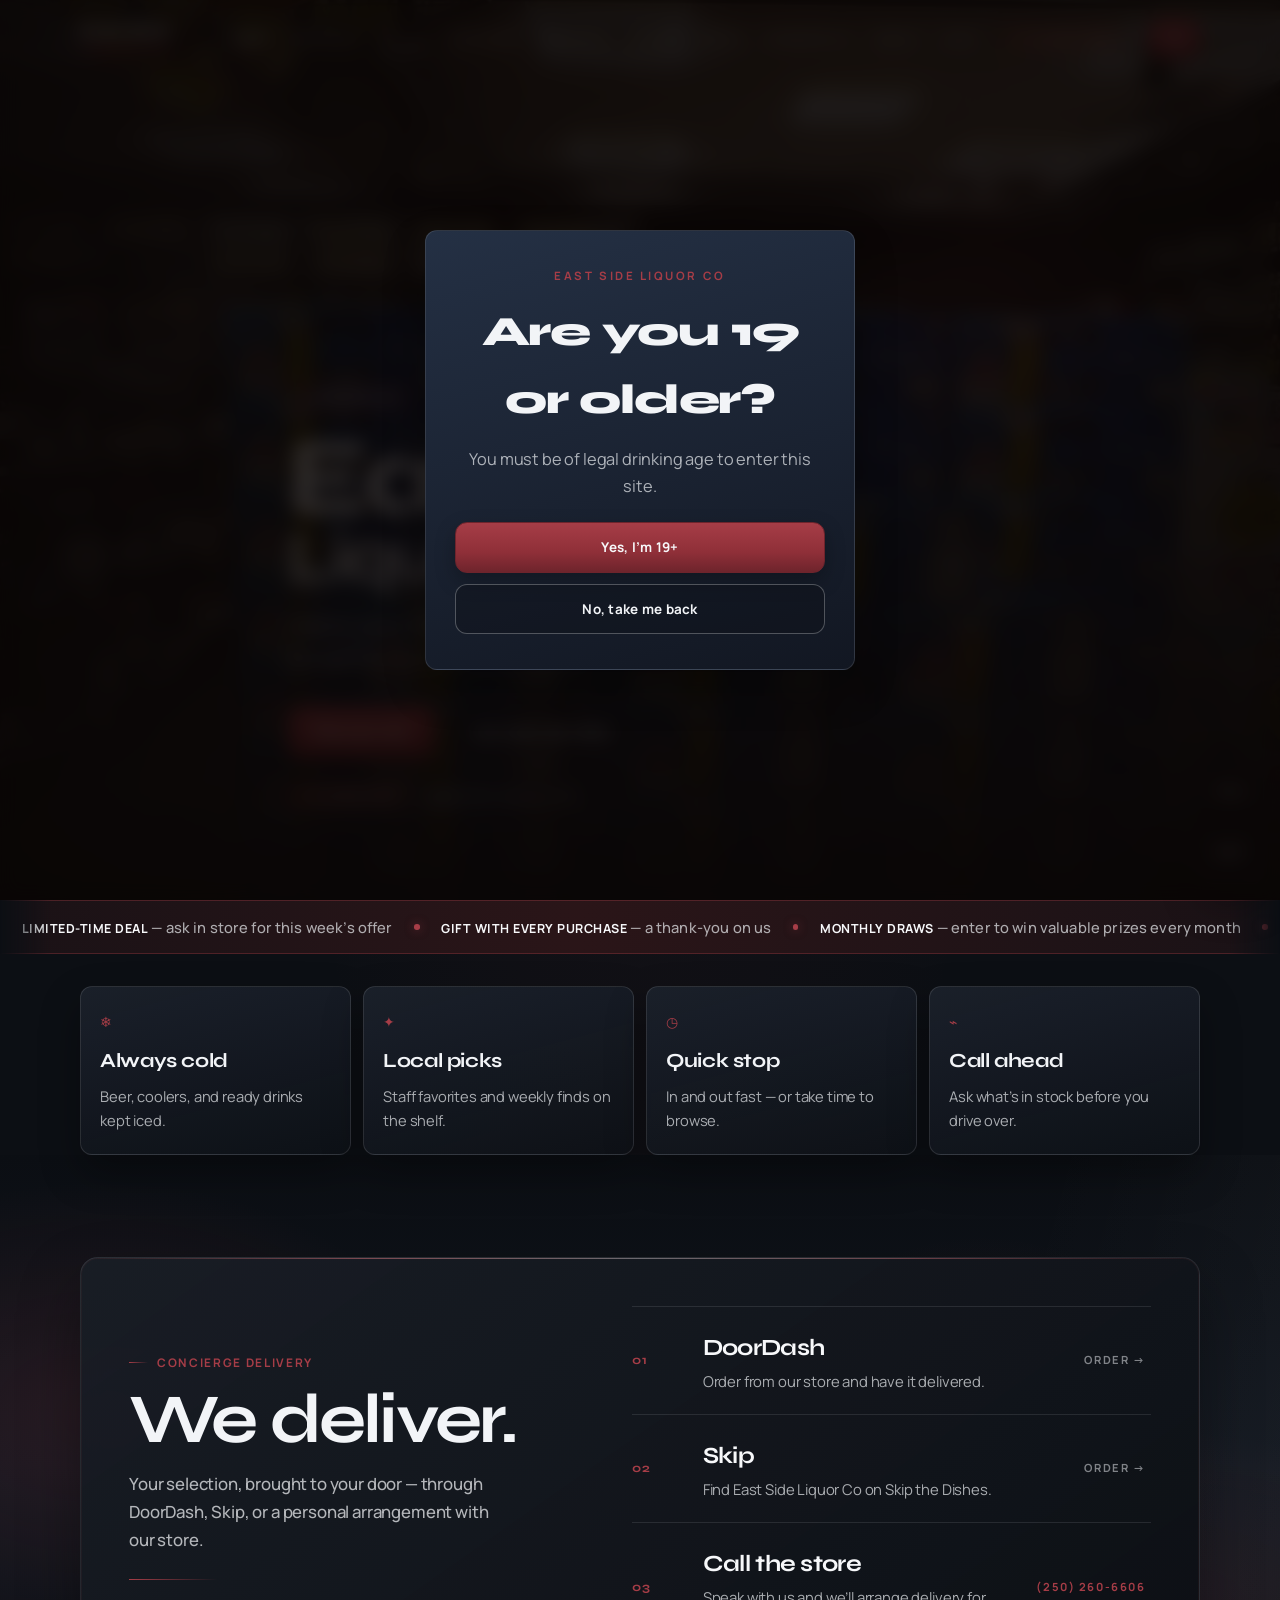
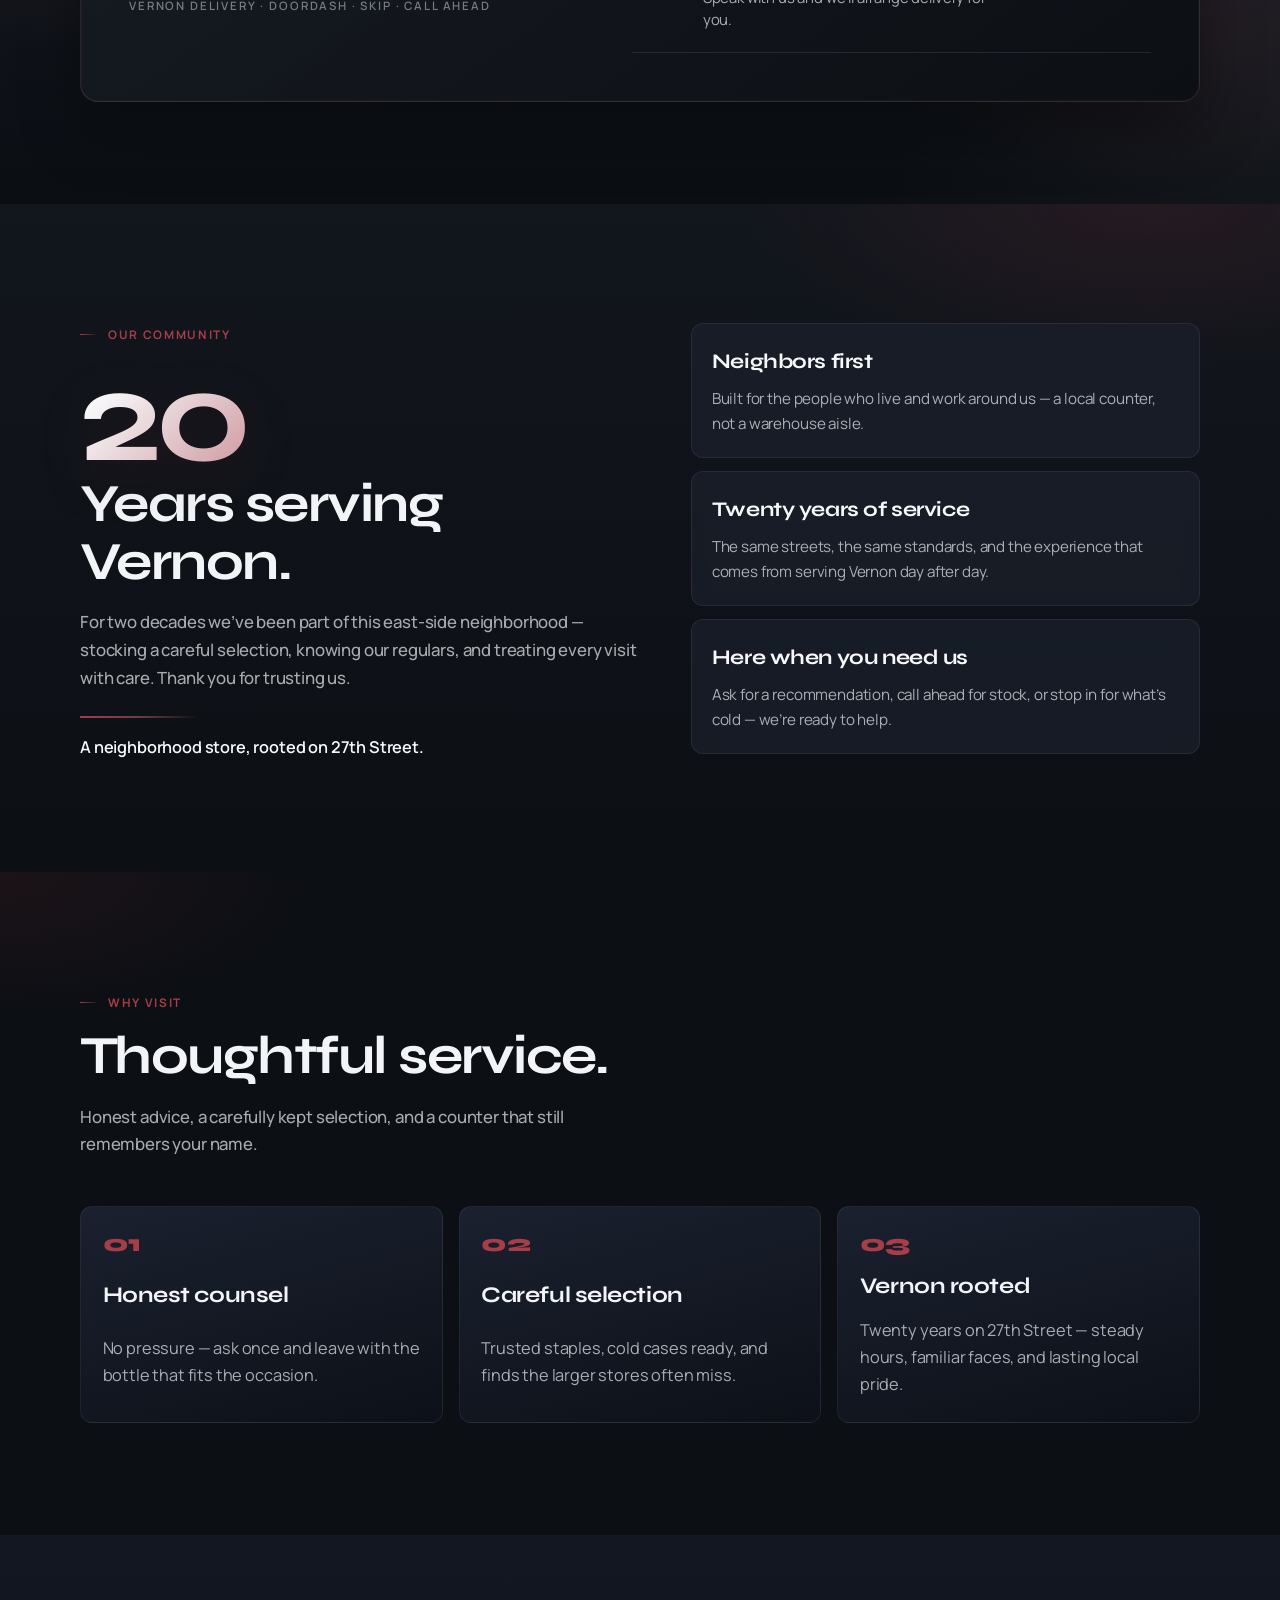
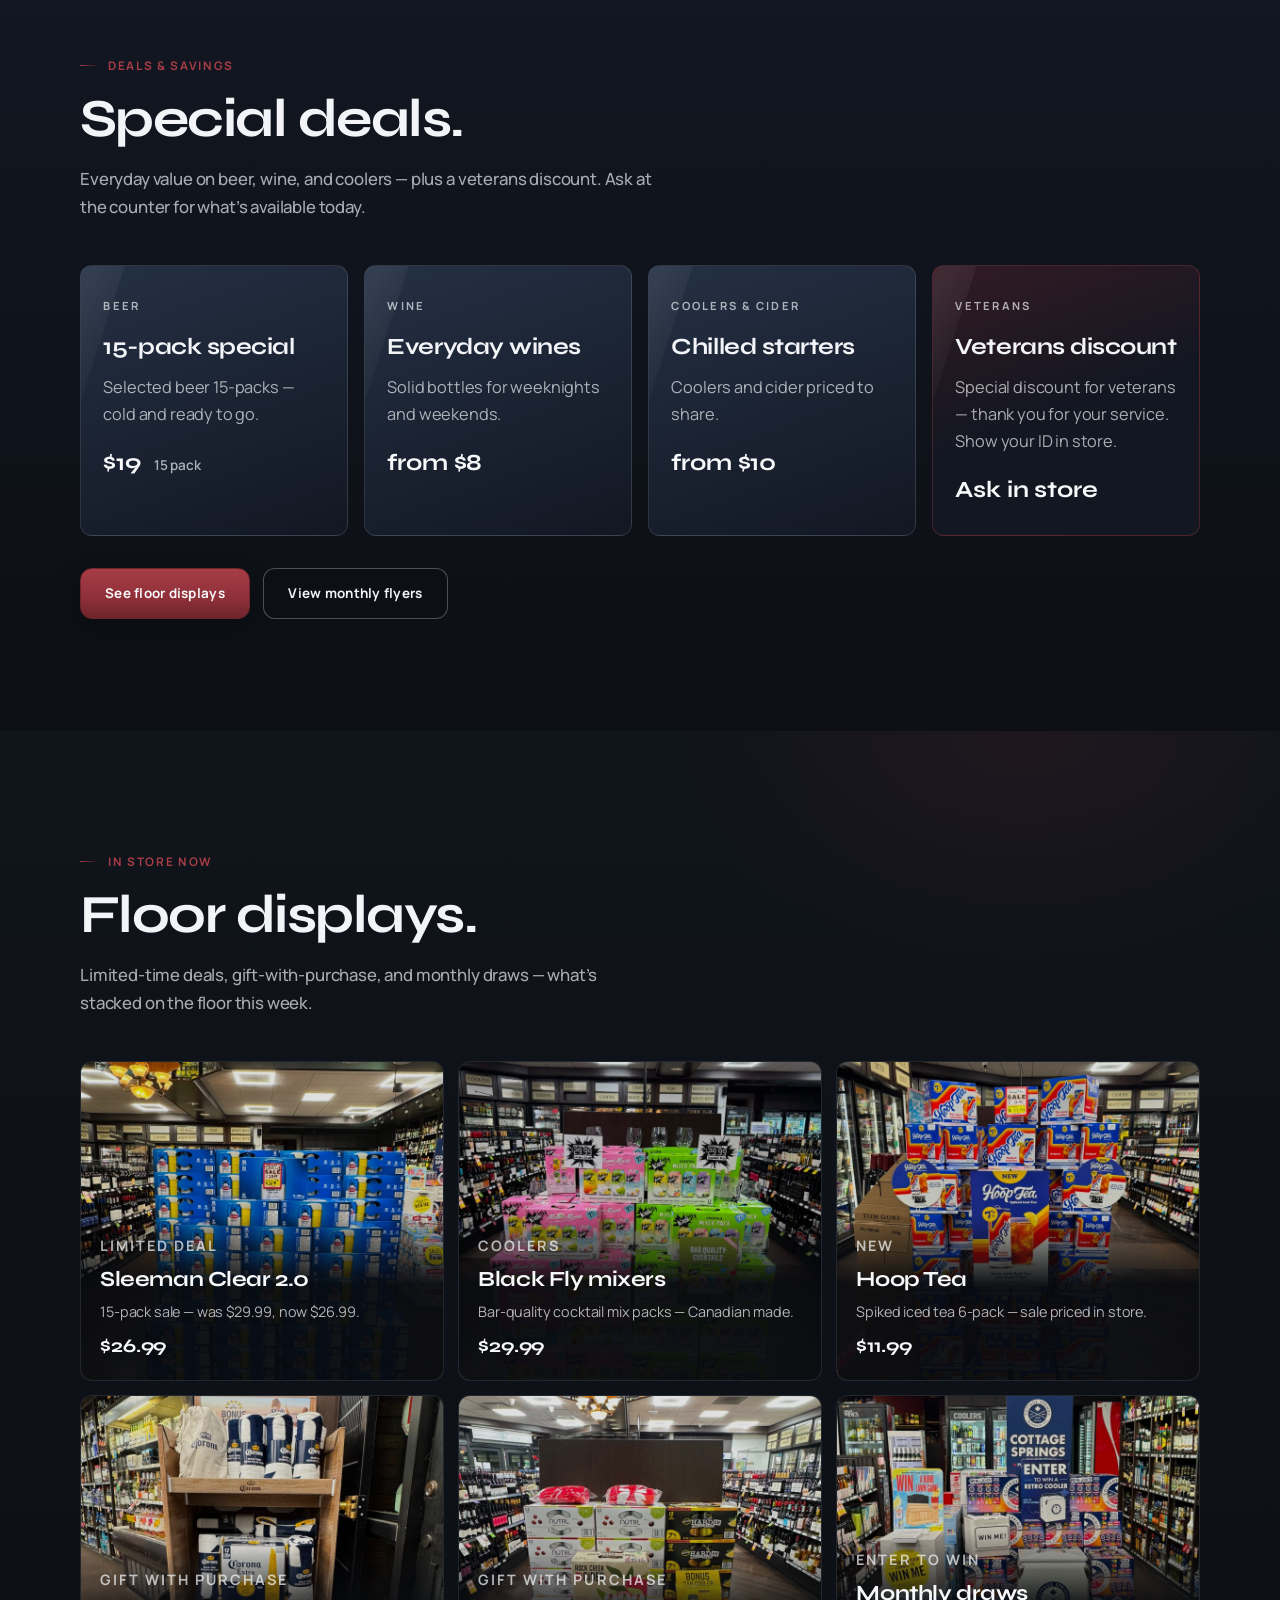
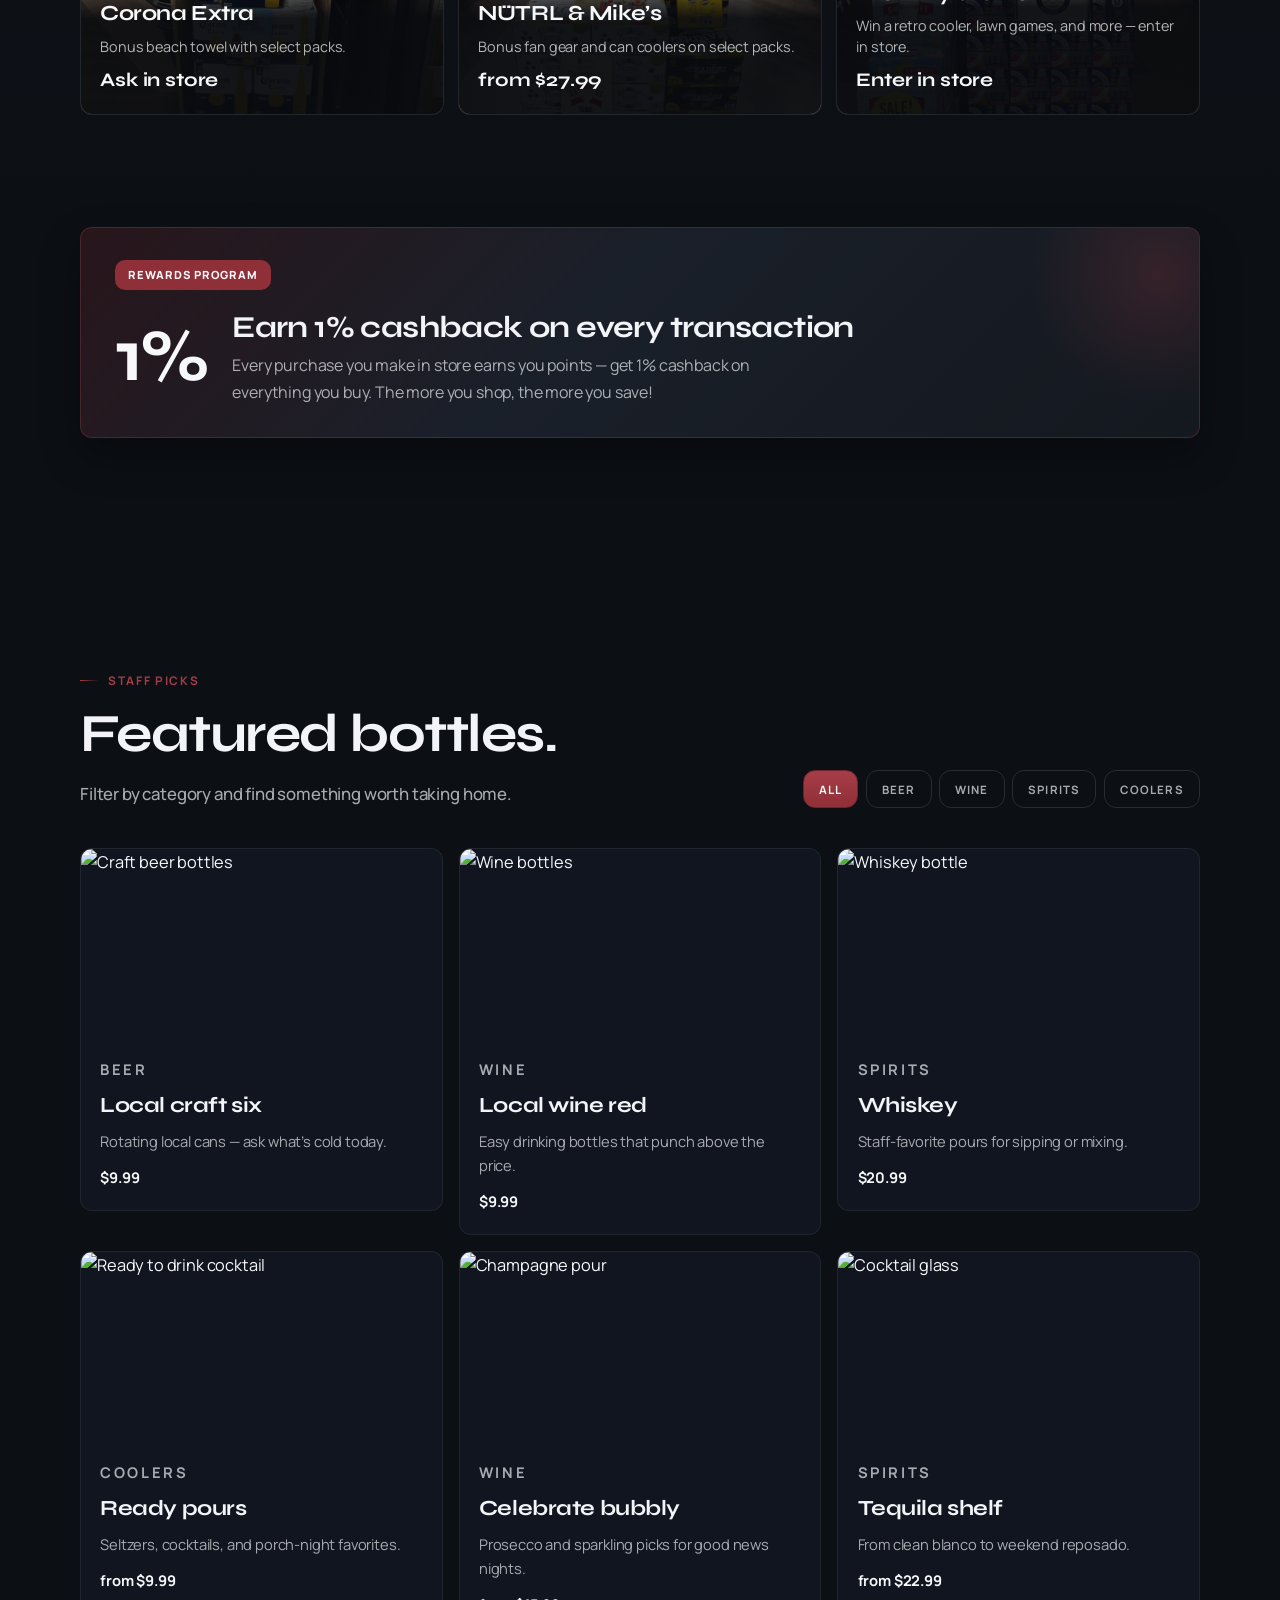
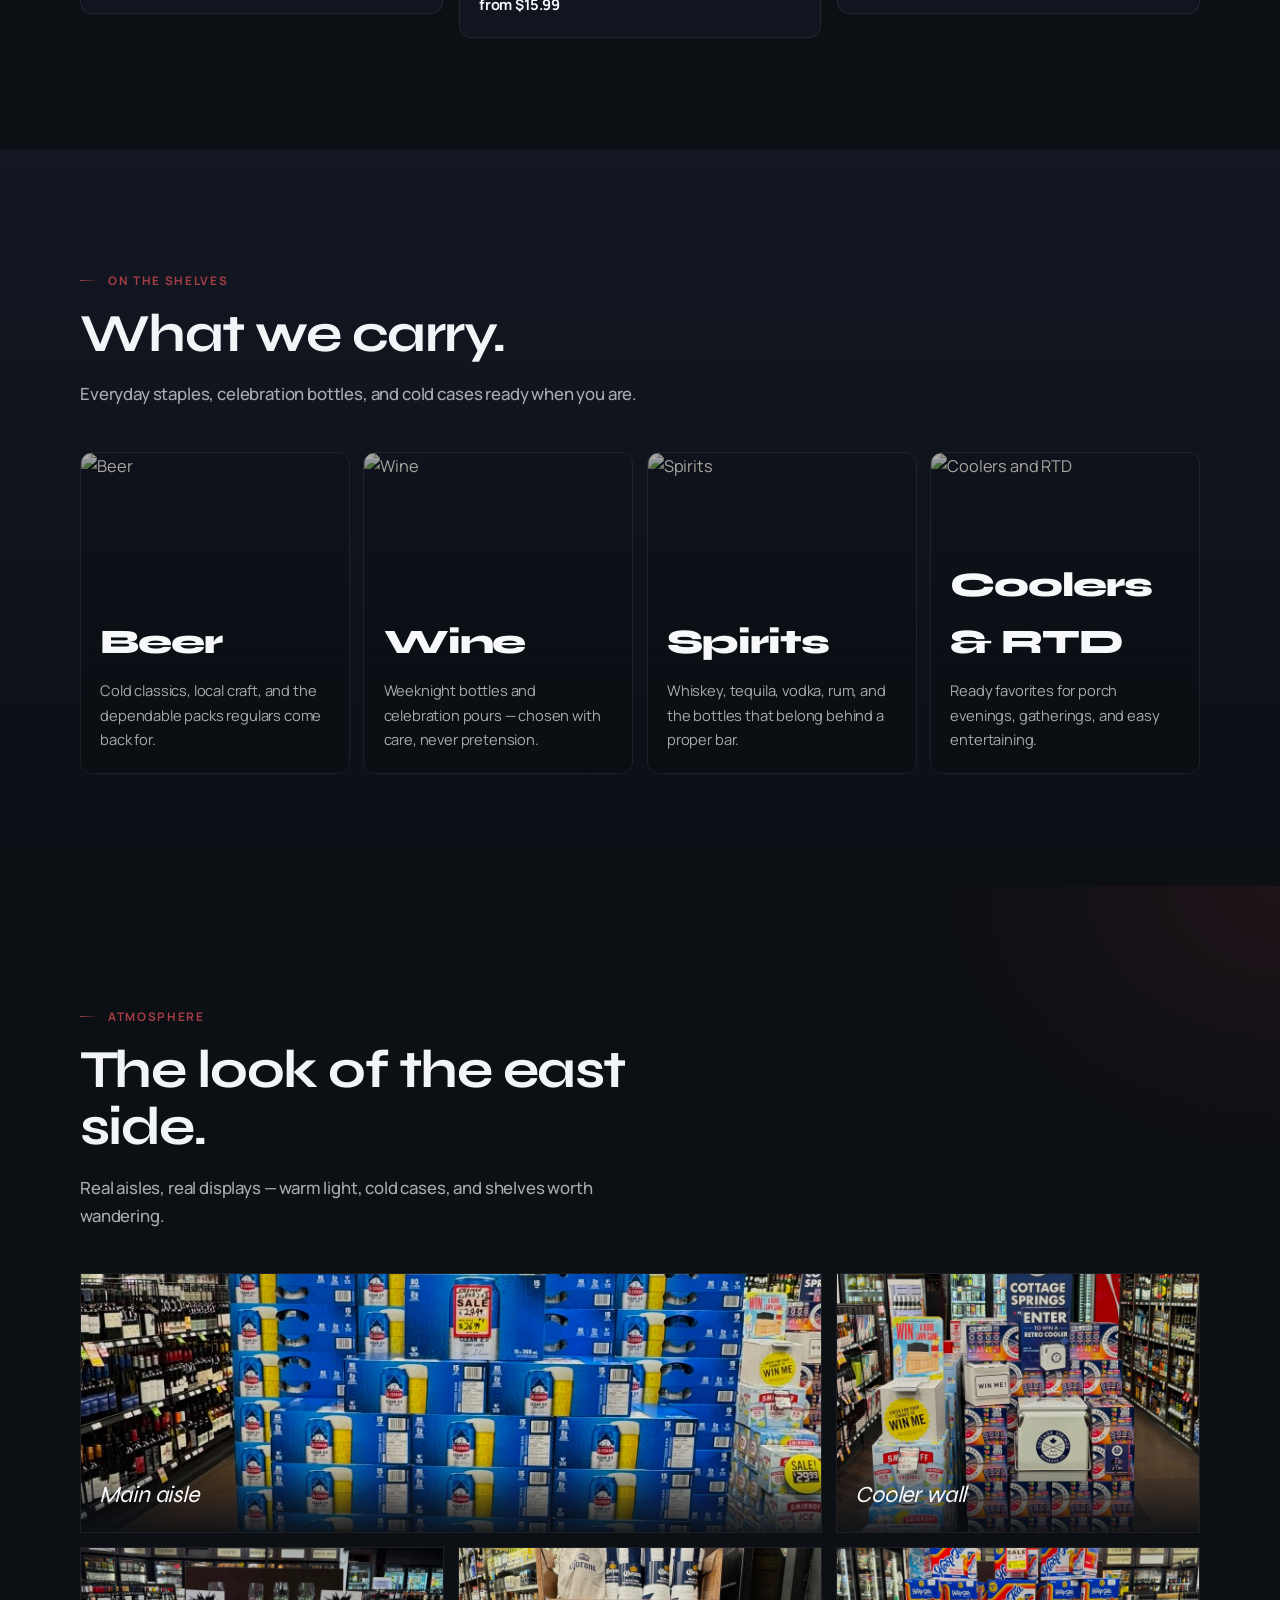
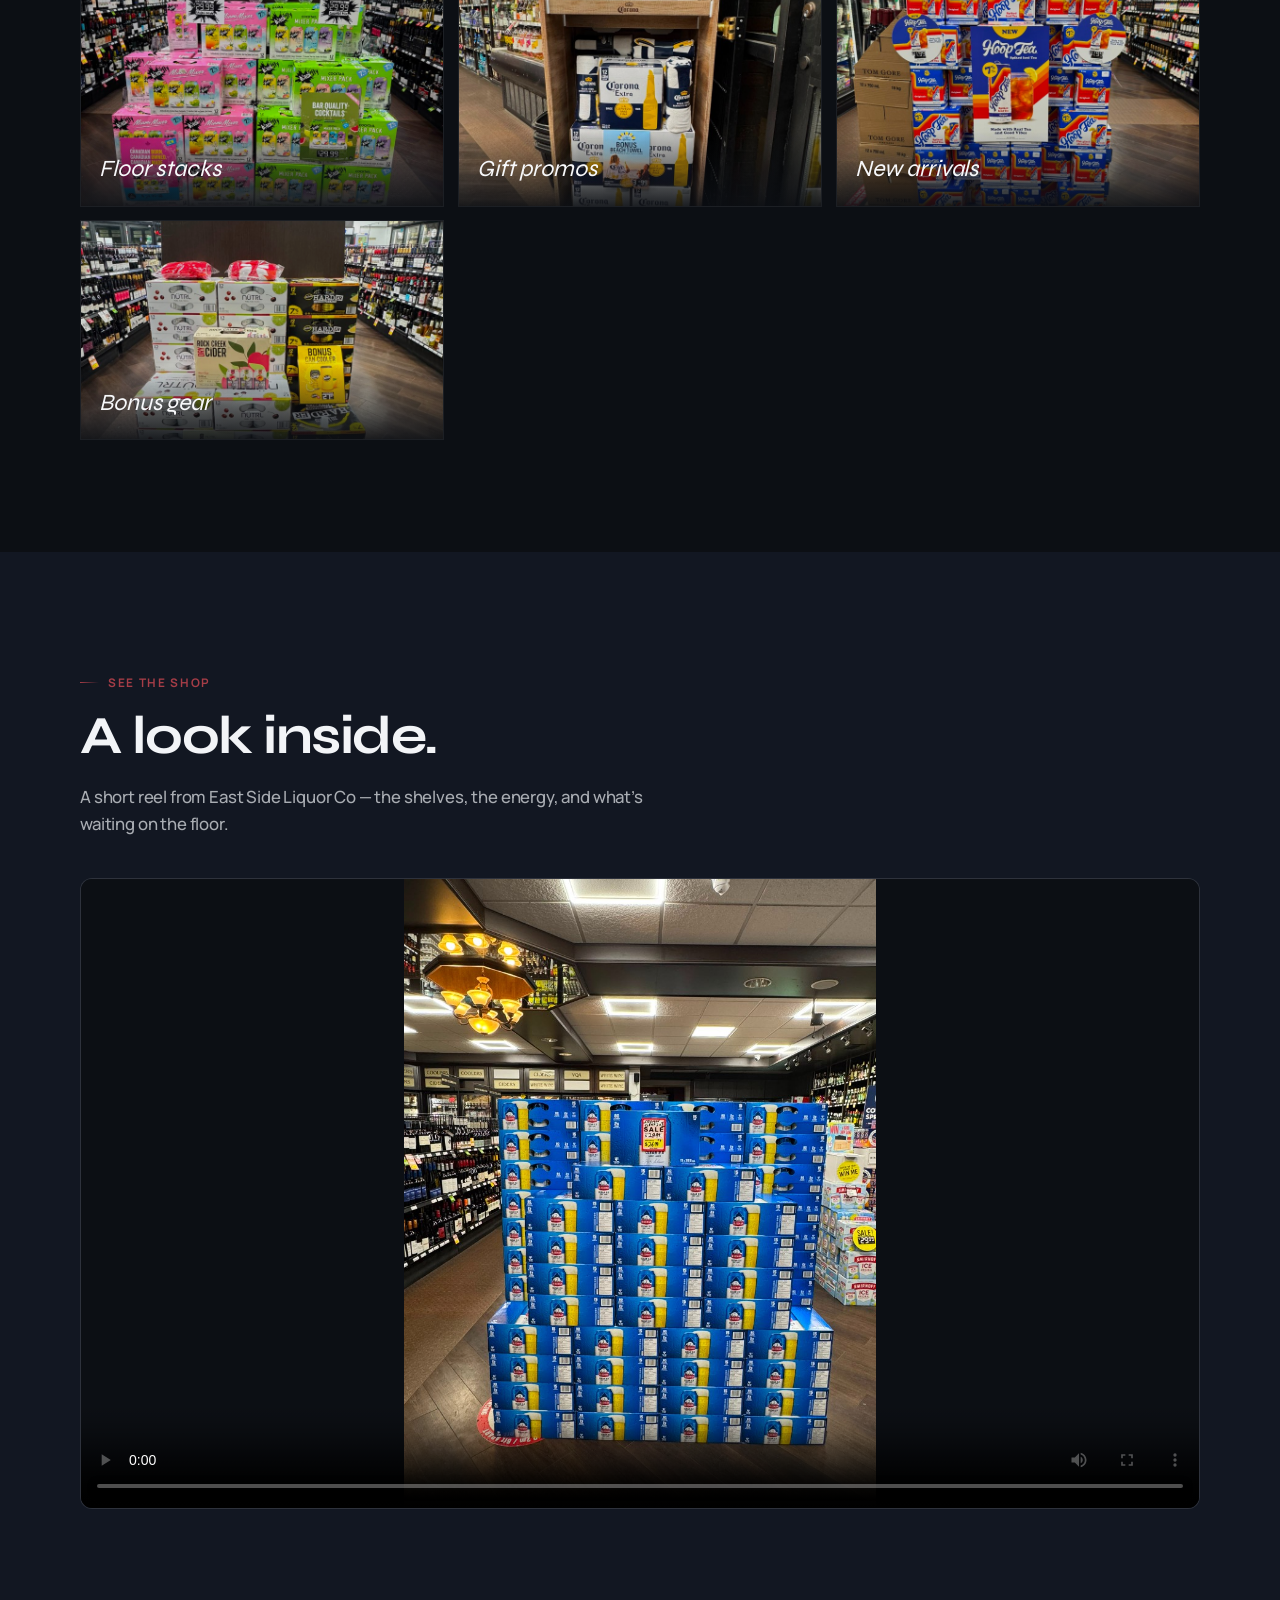
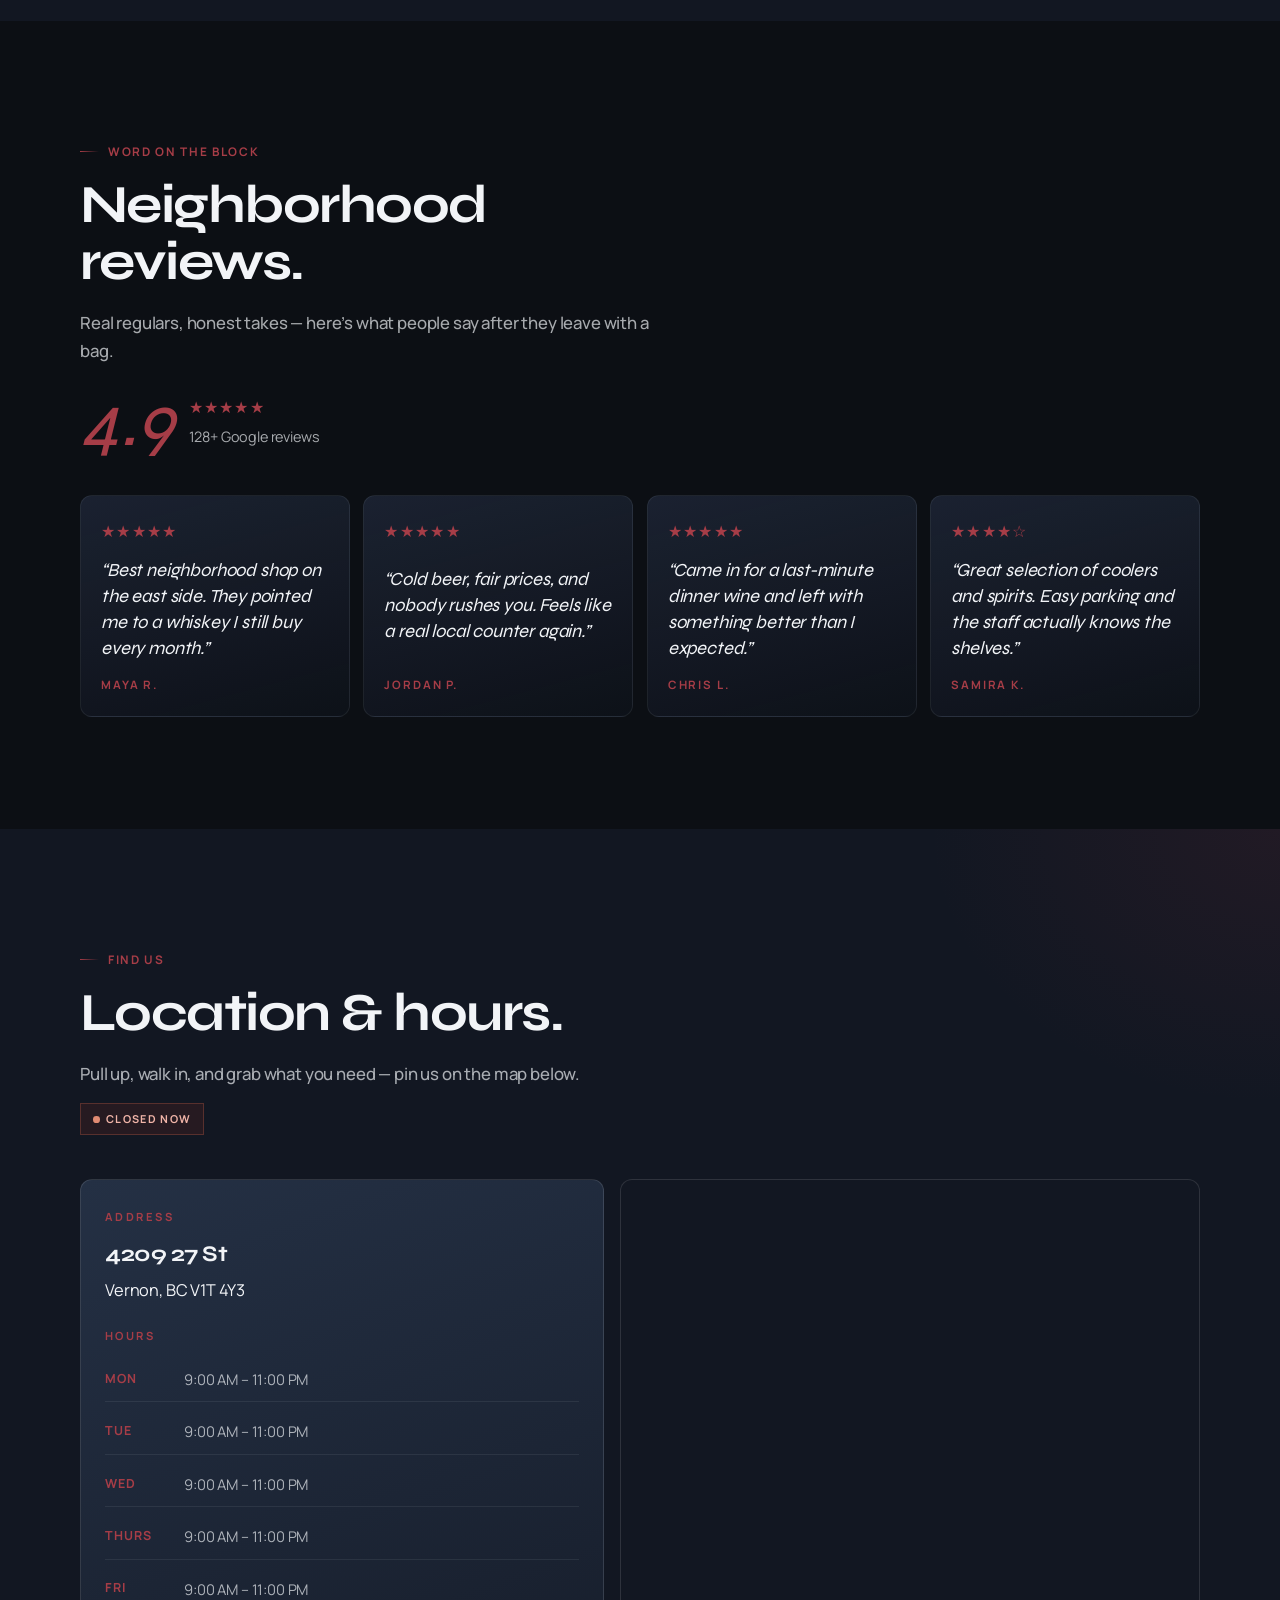
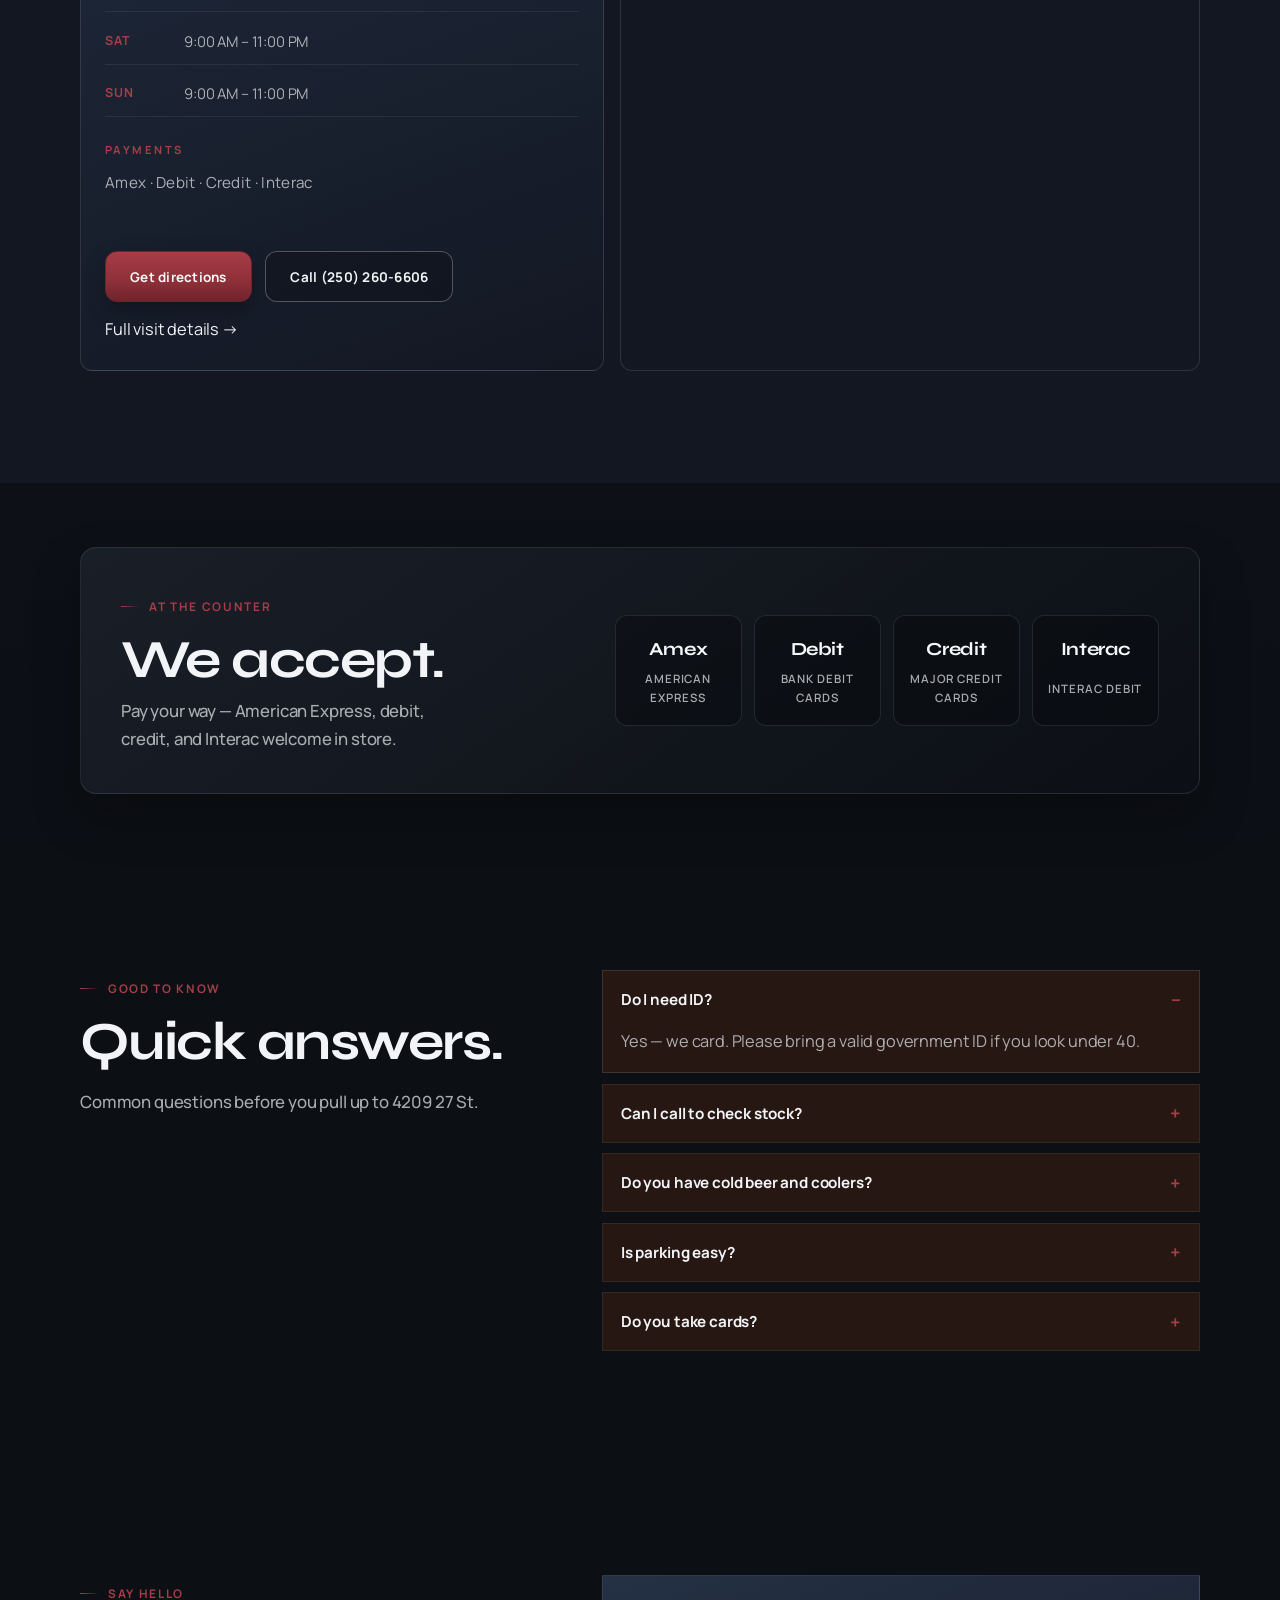
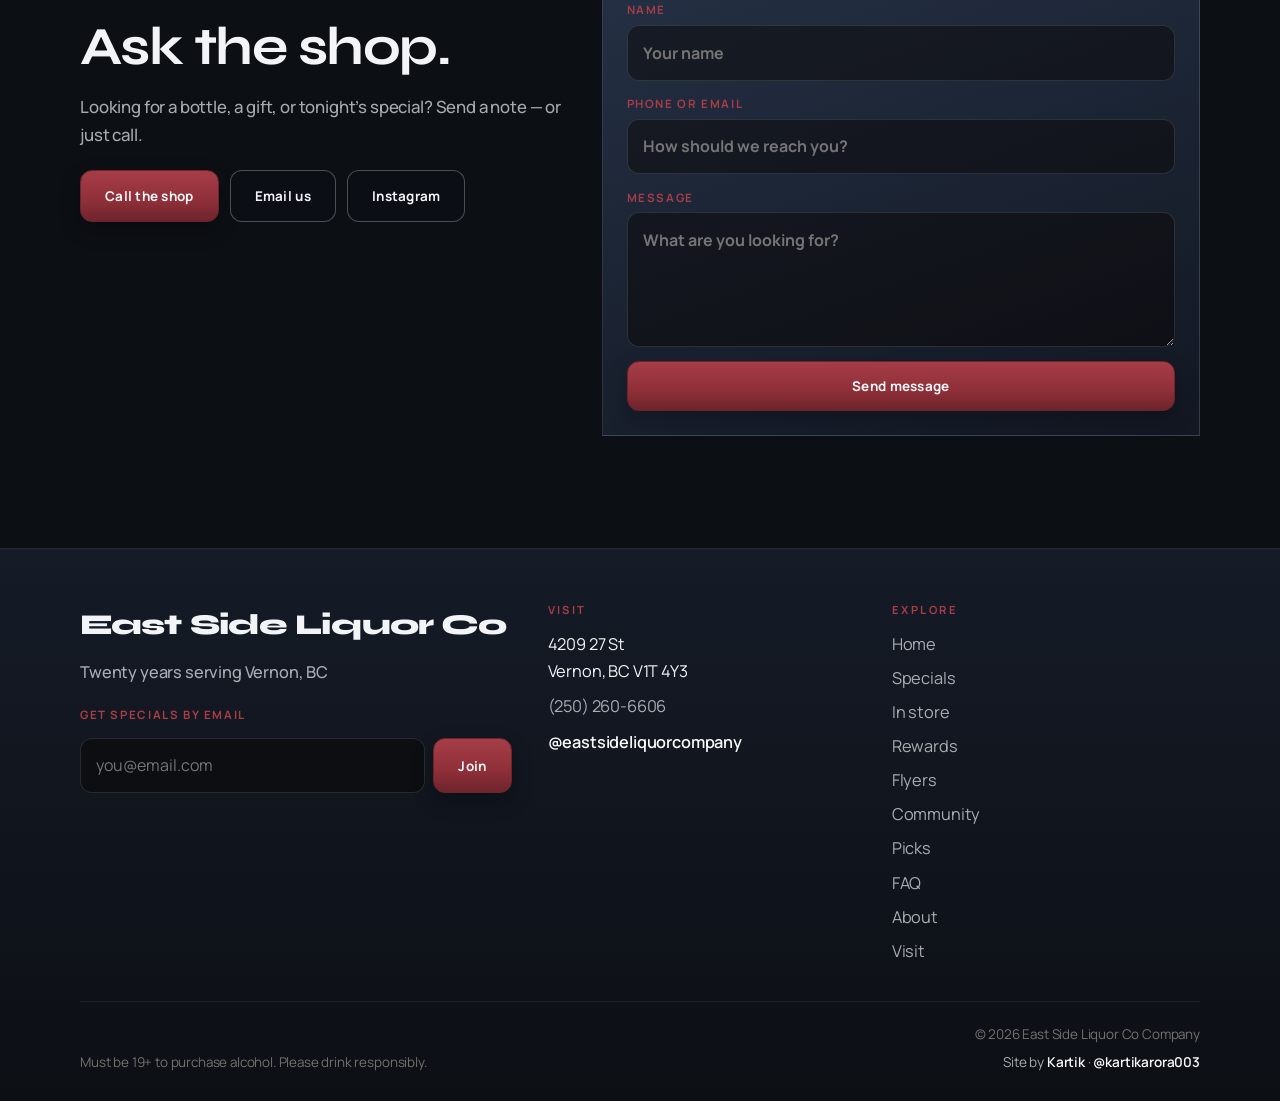
==== commit 66d7bd8b: "new update" ====
--- a/index.html
+++ b/index.html
@@ -19,10 +19,10 @@
     <div class="age-gate" data-age-gate role="dialog" aria-modal="true" aria-labelledby="age-title">
       <div class="age-card">
         <p class="age-kicker">East Side Liquor Co</p>
-        <h2 id="age-title">Are you 21 or older?</h2>
+        <h2 id="age-title">Are you 19 or older?</h2>
         <p class="age-copy">You must be of legal drinking age to enter this site.</p>
         <div class="age-actions">
-          <button type="button" class="btn btn-primary" data-age-yes>Yes, I’m 21+</button>
+          <button type="button" class="btn btn-primary" data-age-yes>Yes, I’m 19+</button>
           <button type="button" class="btn btn-ghost" data-age-no>No, take me back</button>
         </div>
       </div>
@@ -974,7 +974,7 @@
           </div>
         </div>
         <div class="container footer-bottom">
-          <p>Must be 21+ to purchase alcohol. Please drink responsibly.</p>
+          <p>Must be 19+ to purchase alcohol. Please drink responsibly.</p>
           <div class="footer-meta">
             <p>© 2026 East Side Liquor Co Company</p>
             <p class="site-credit">
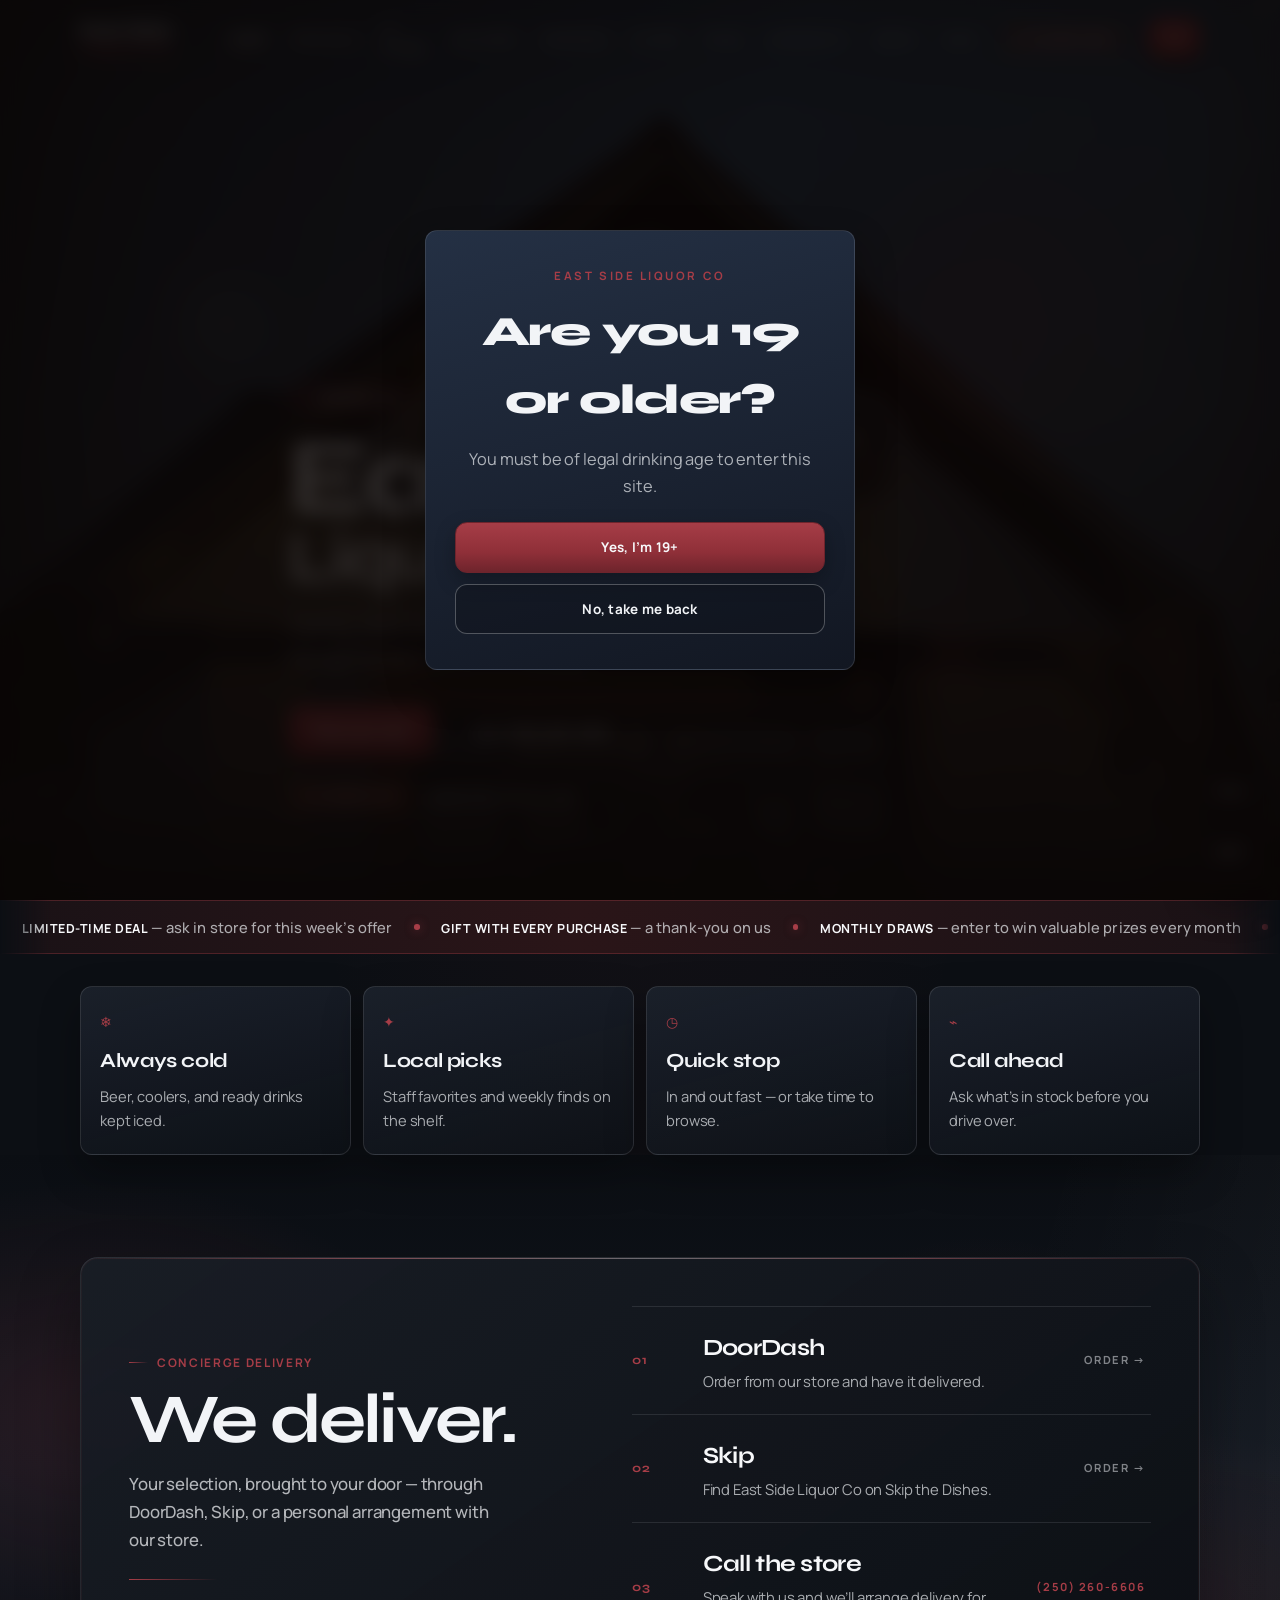
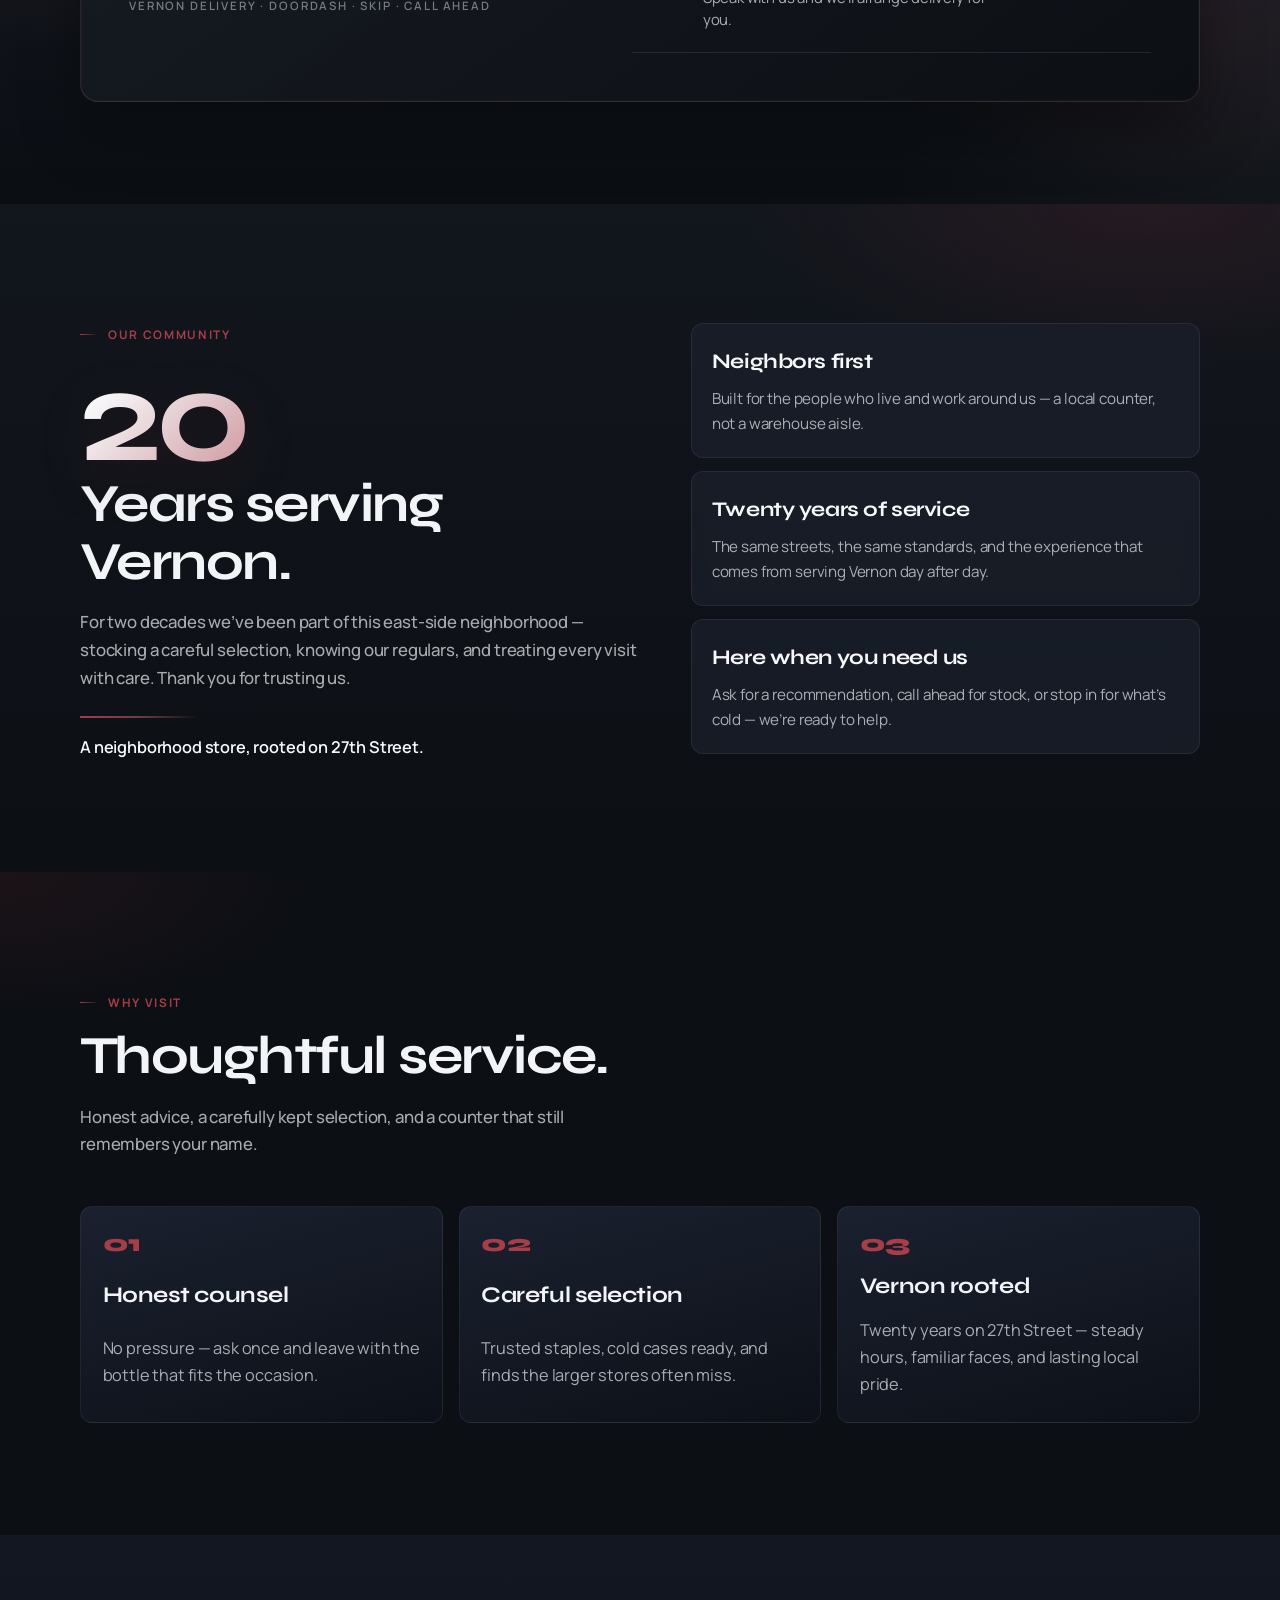
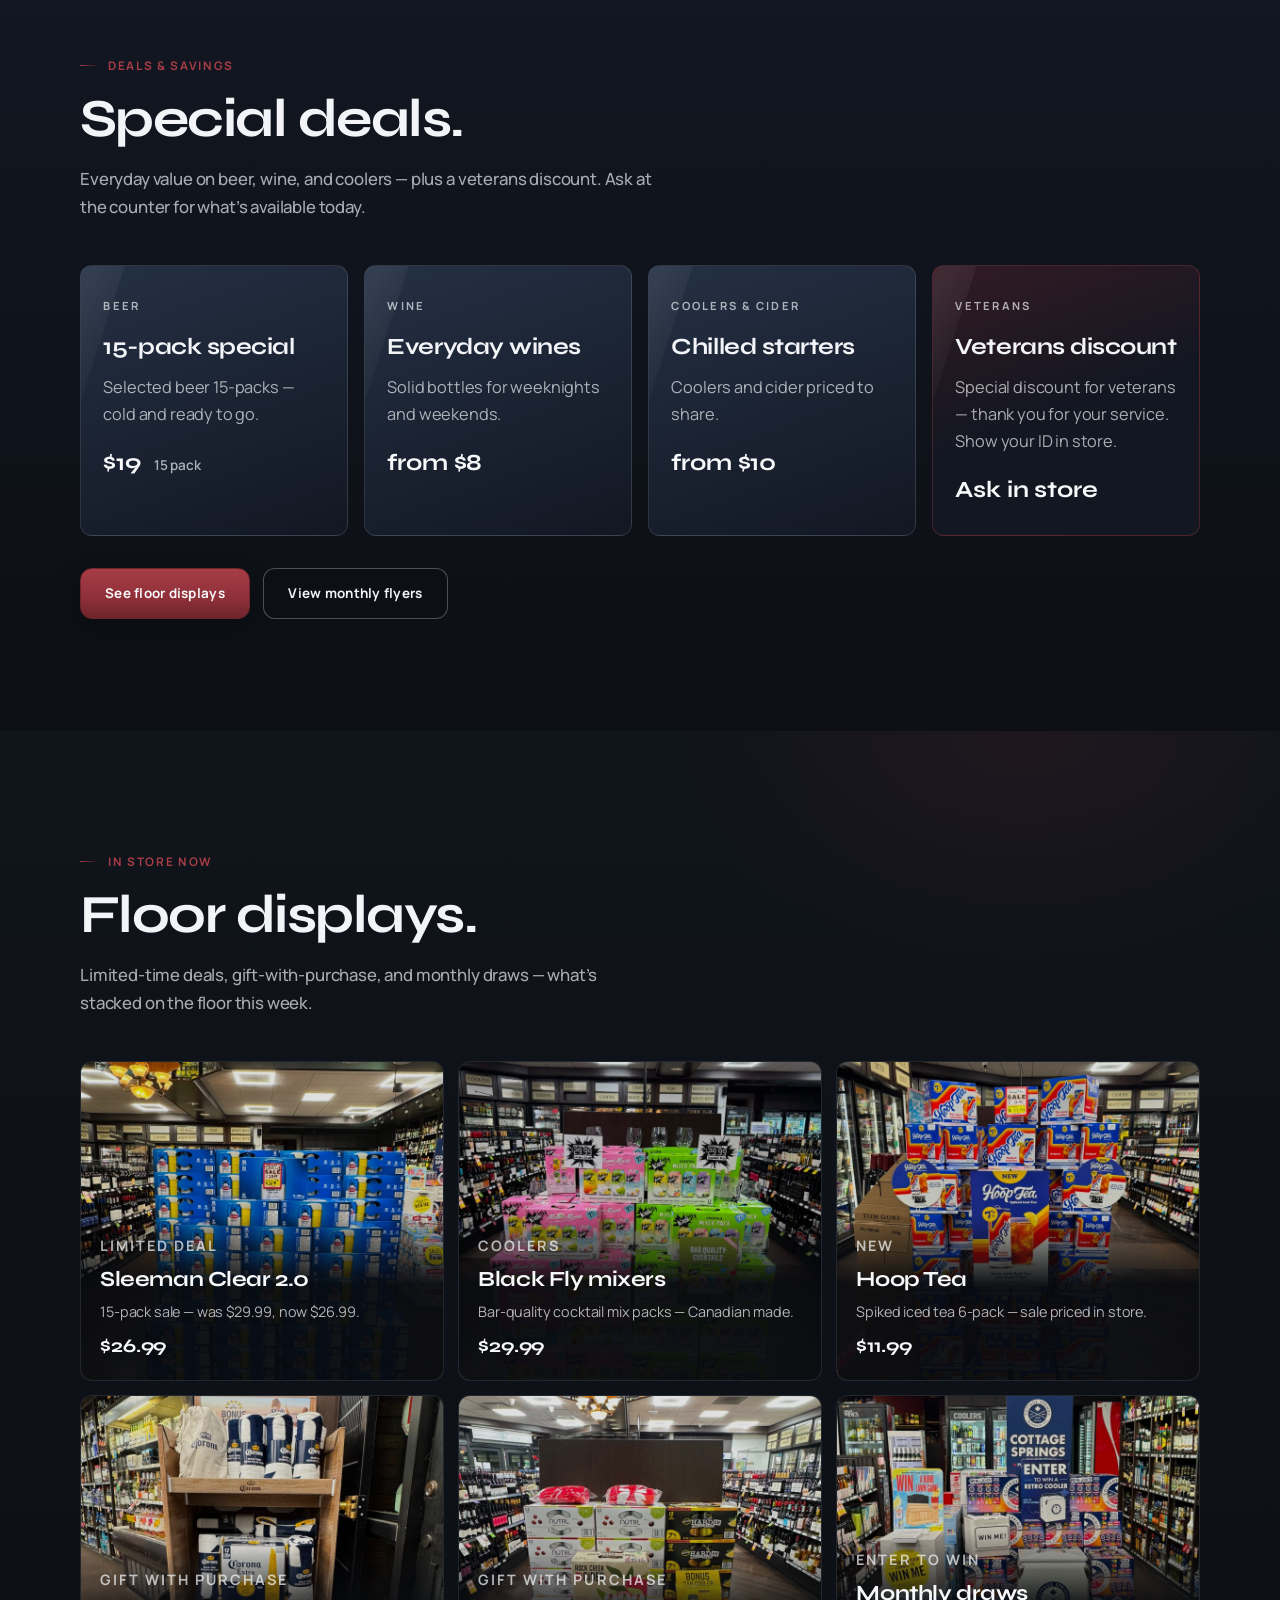
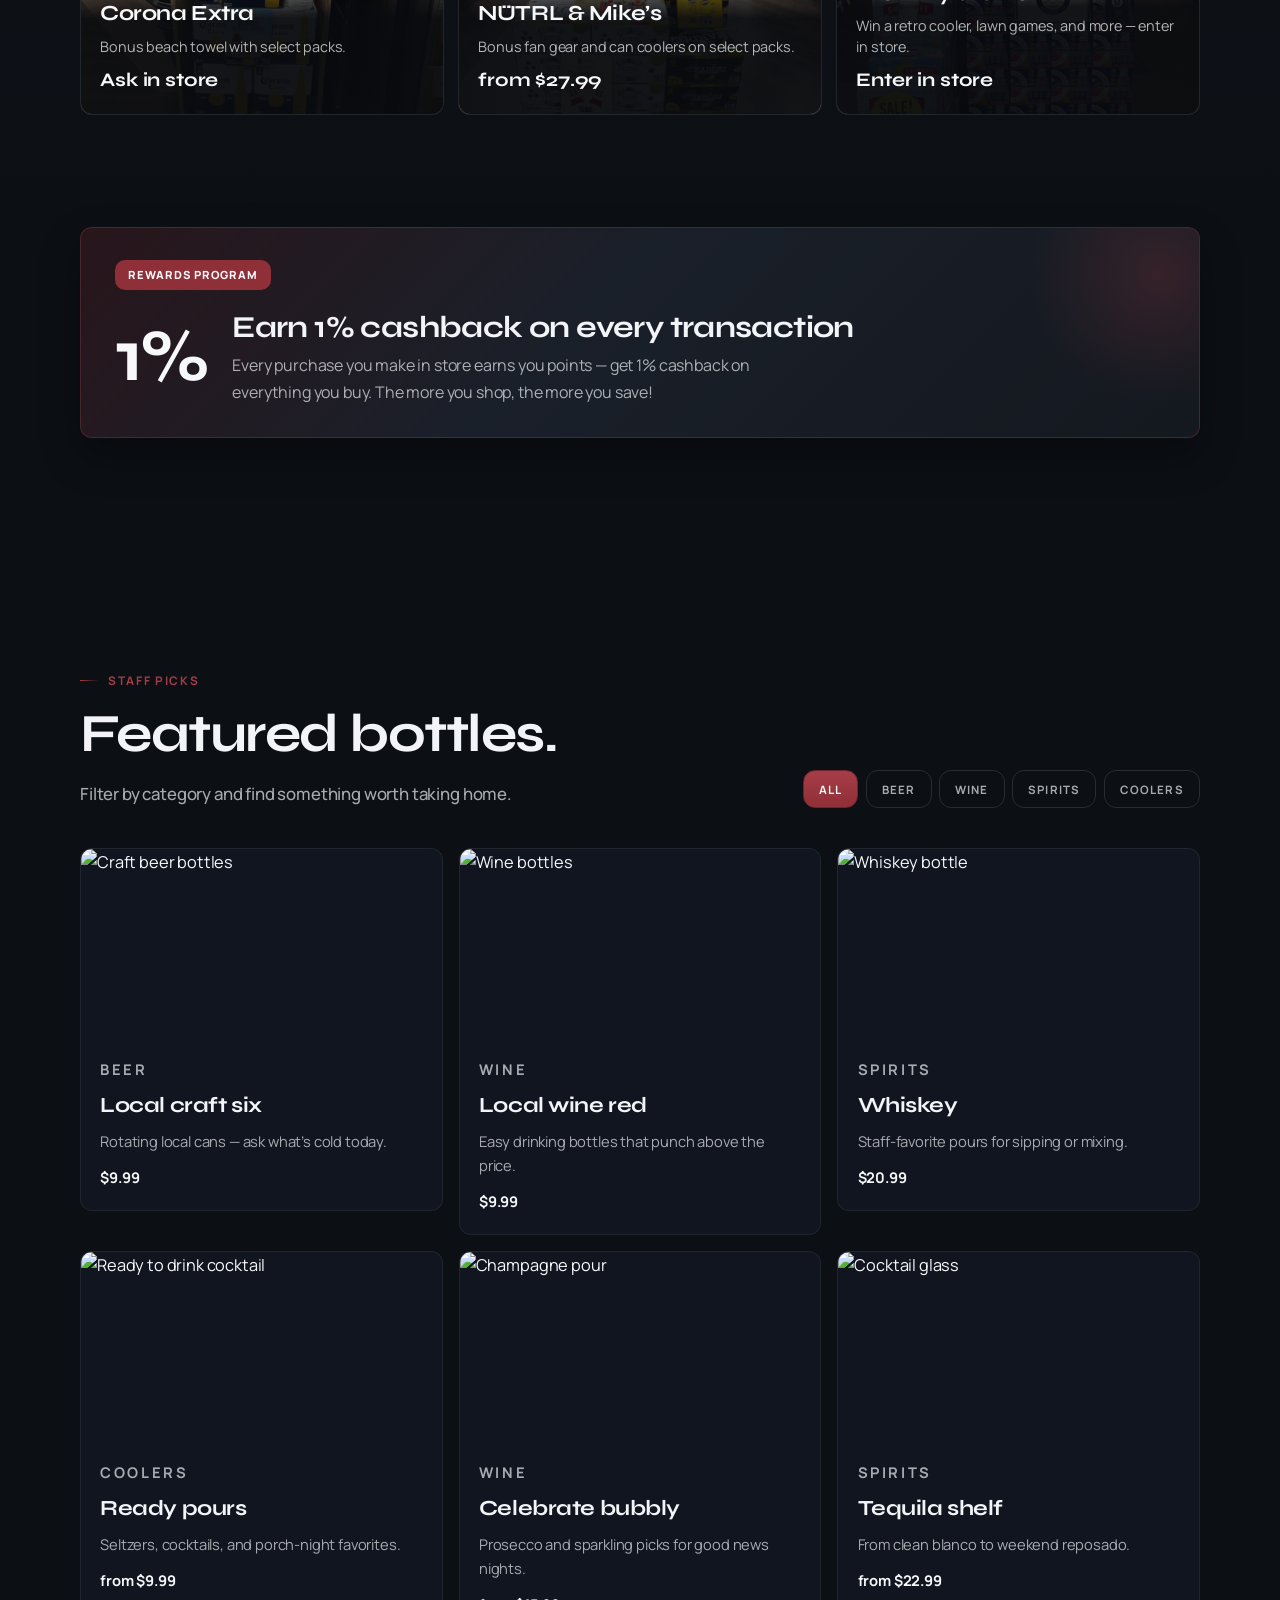
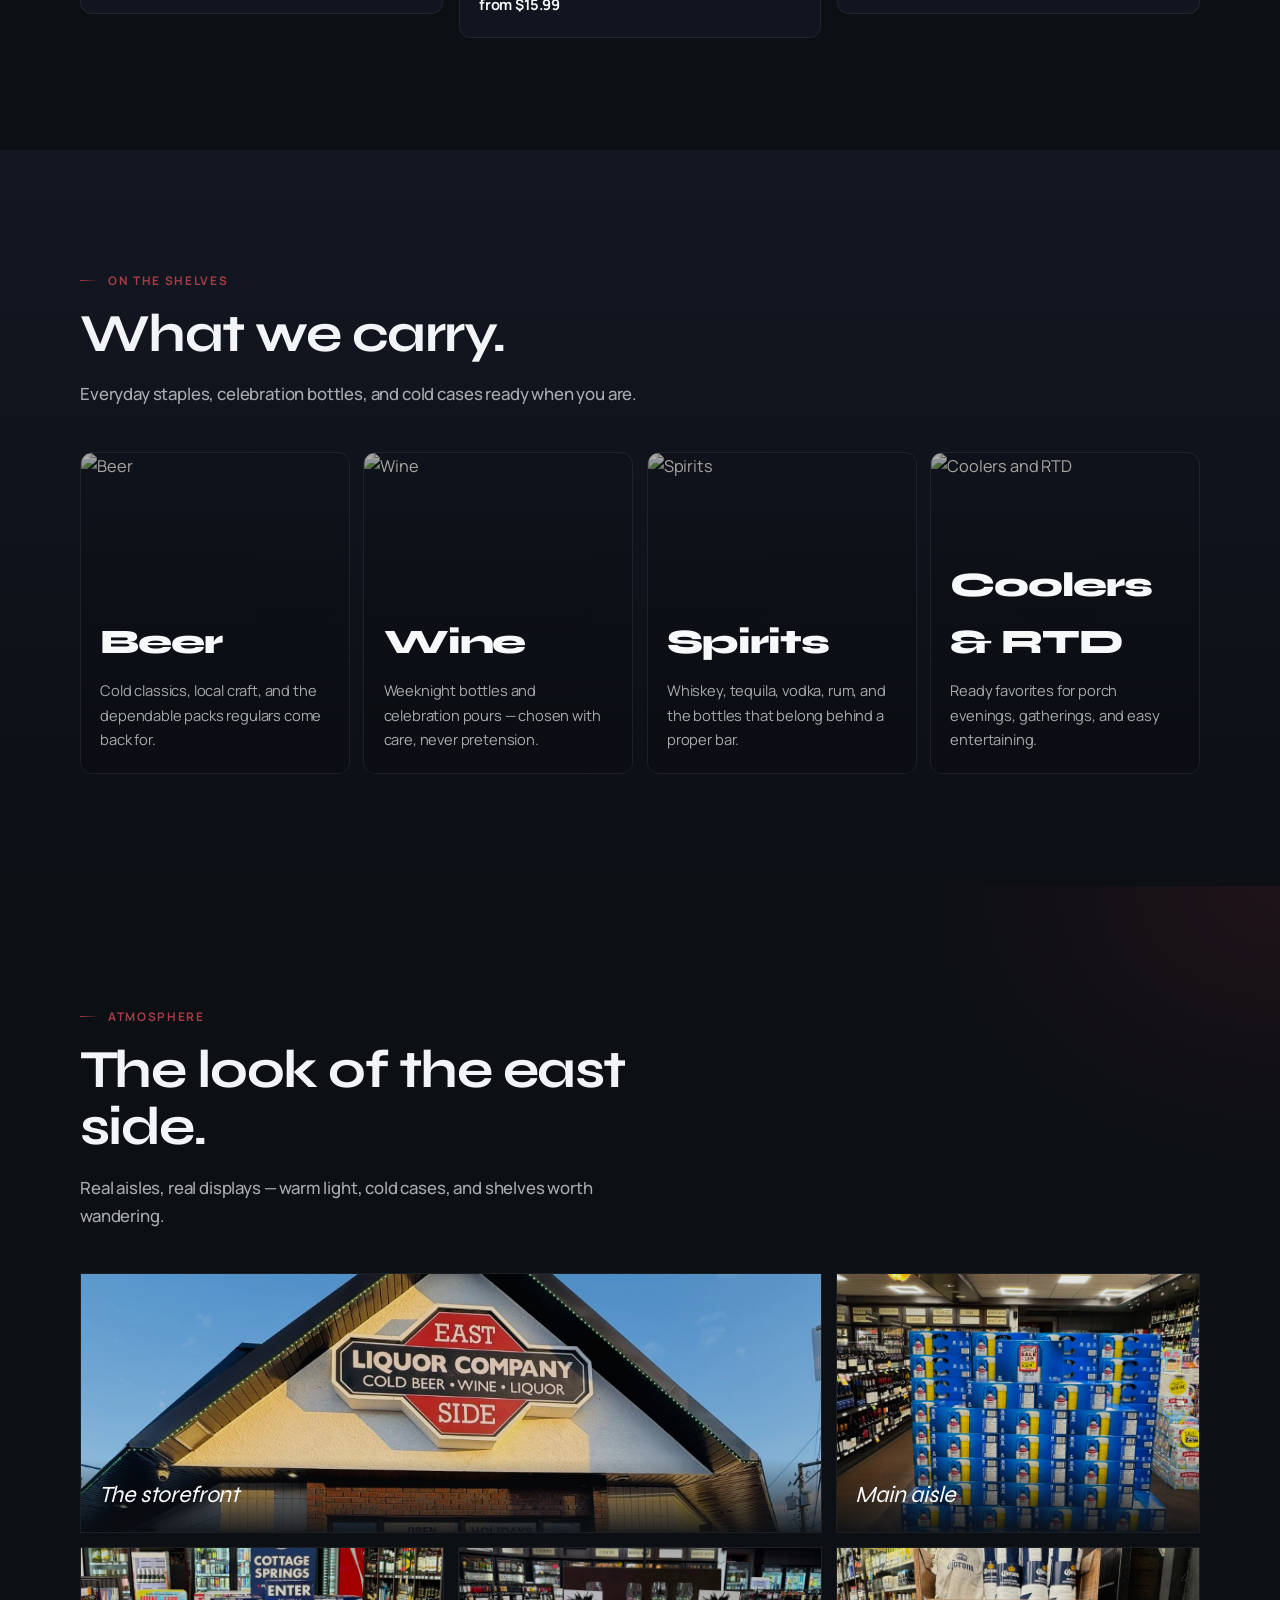
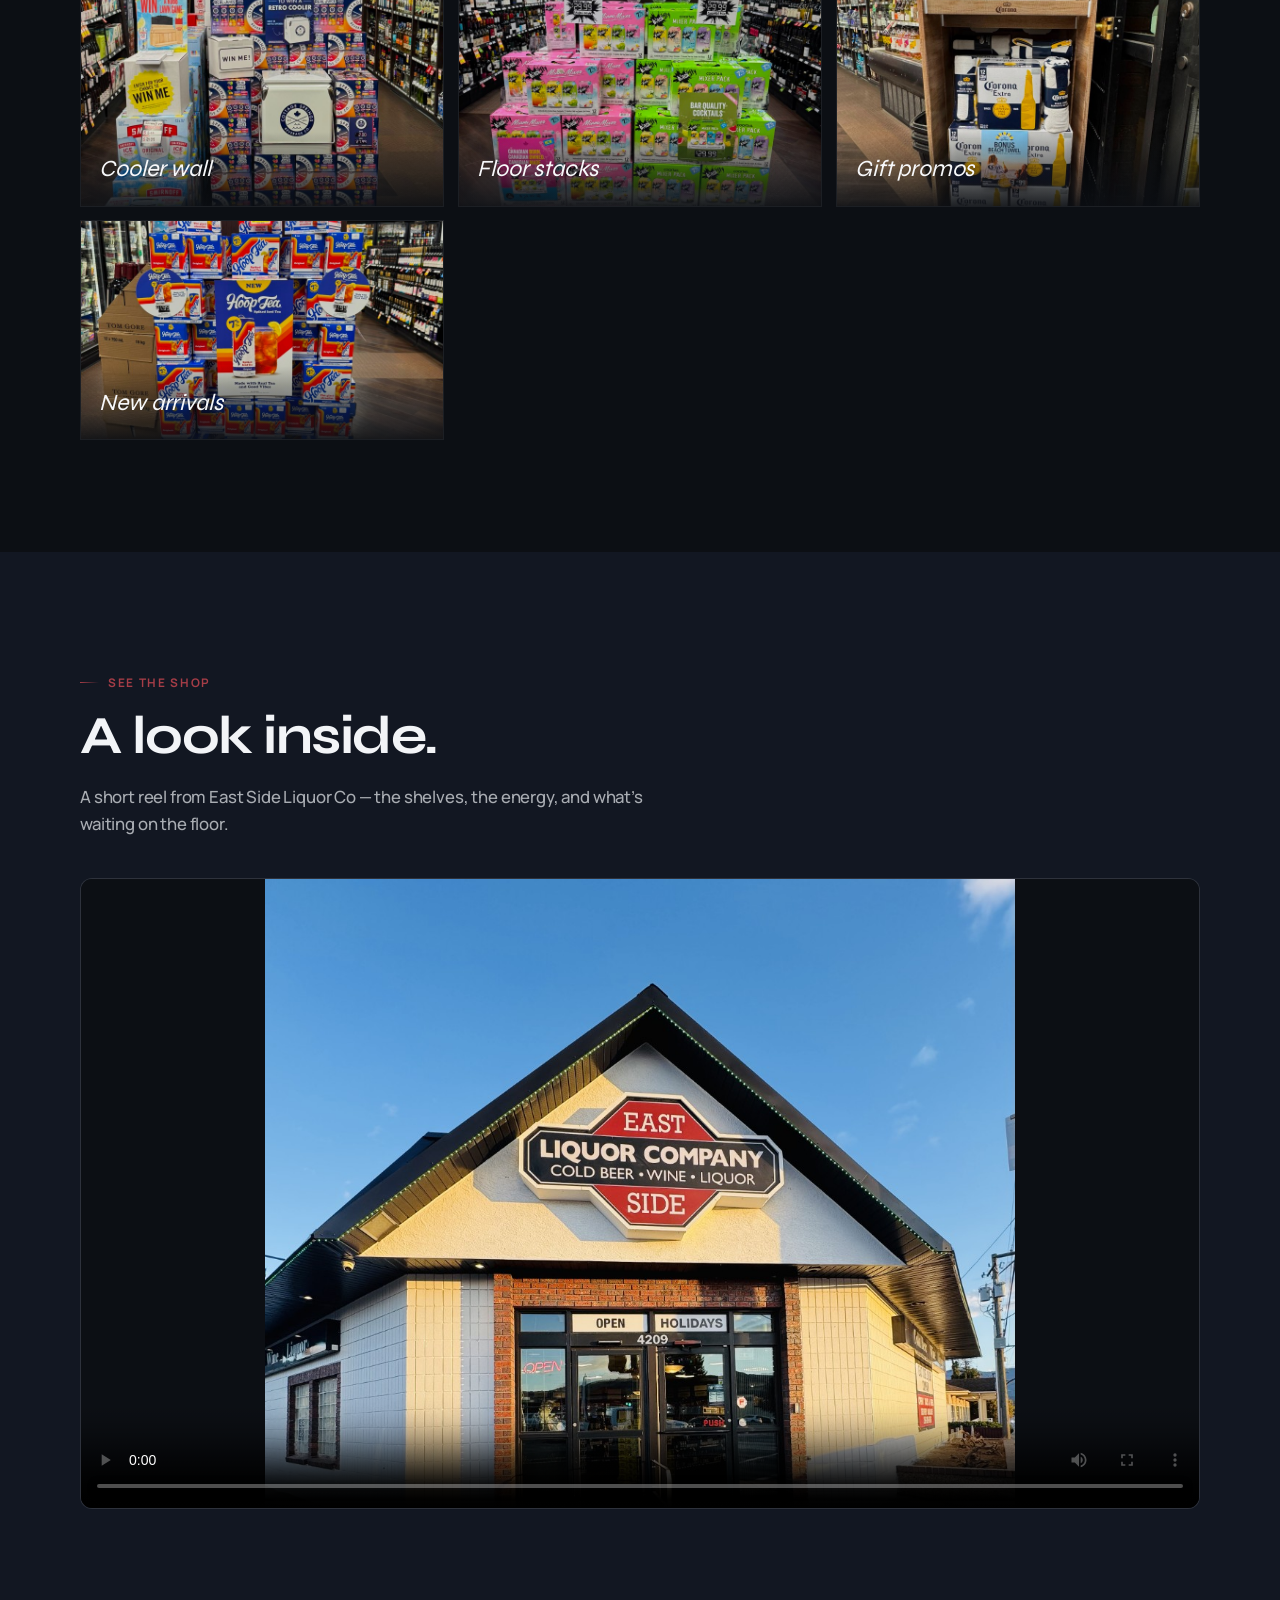
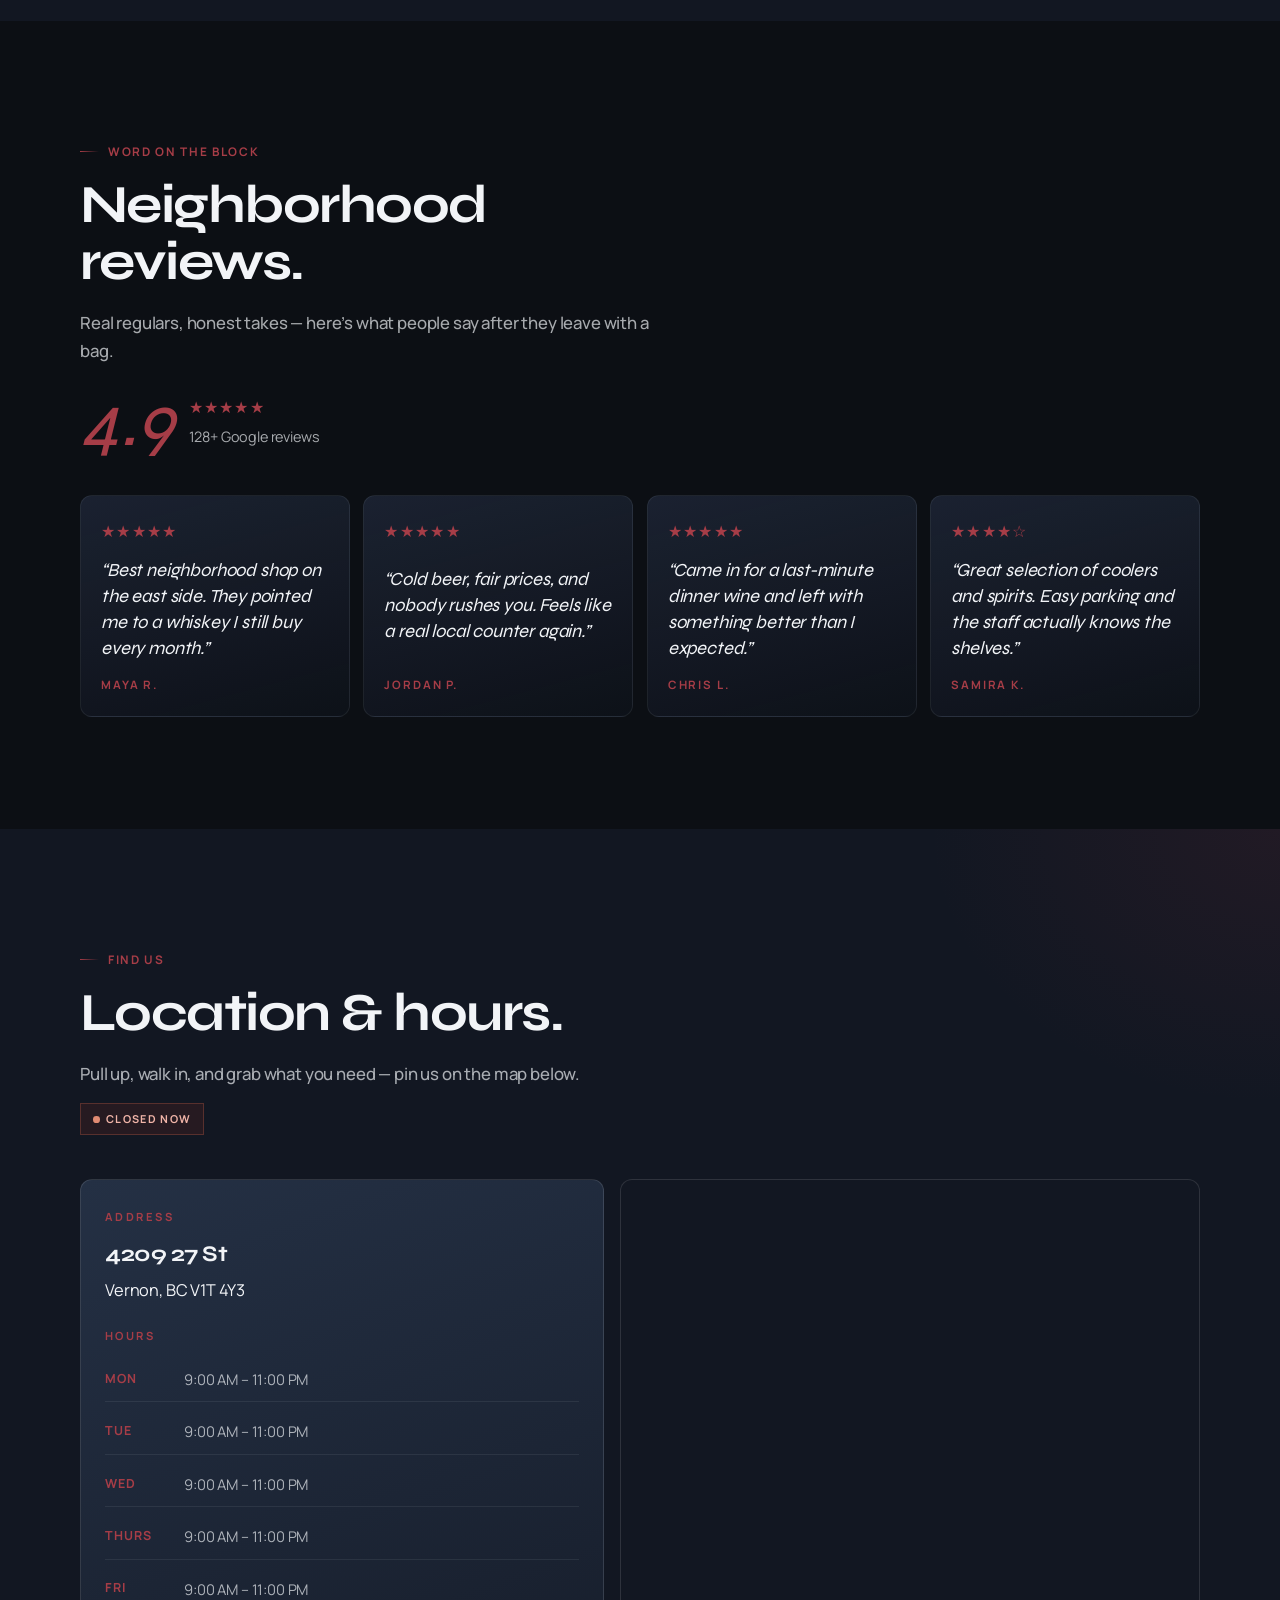
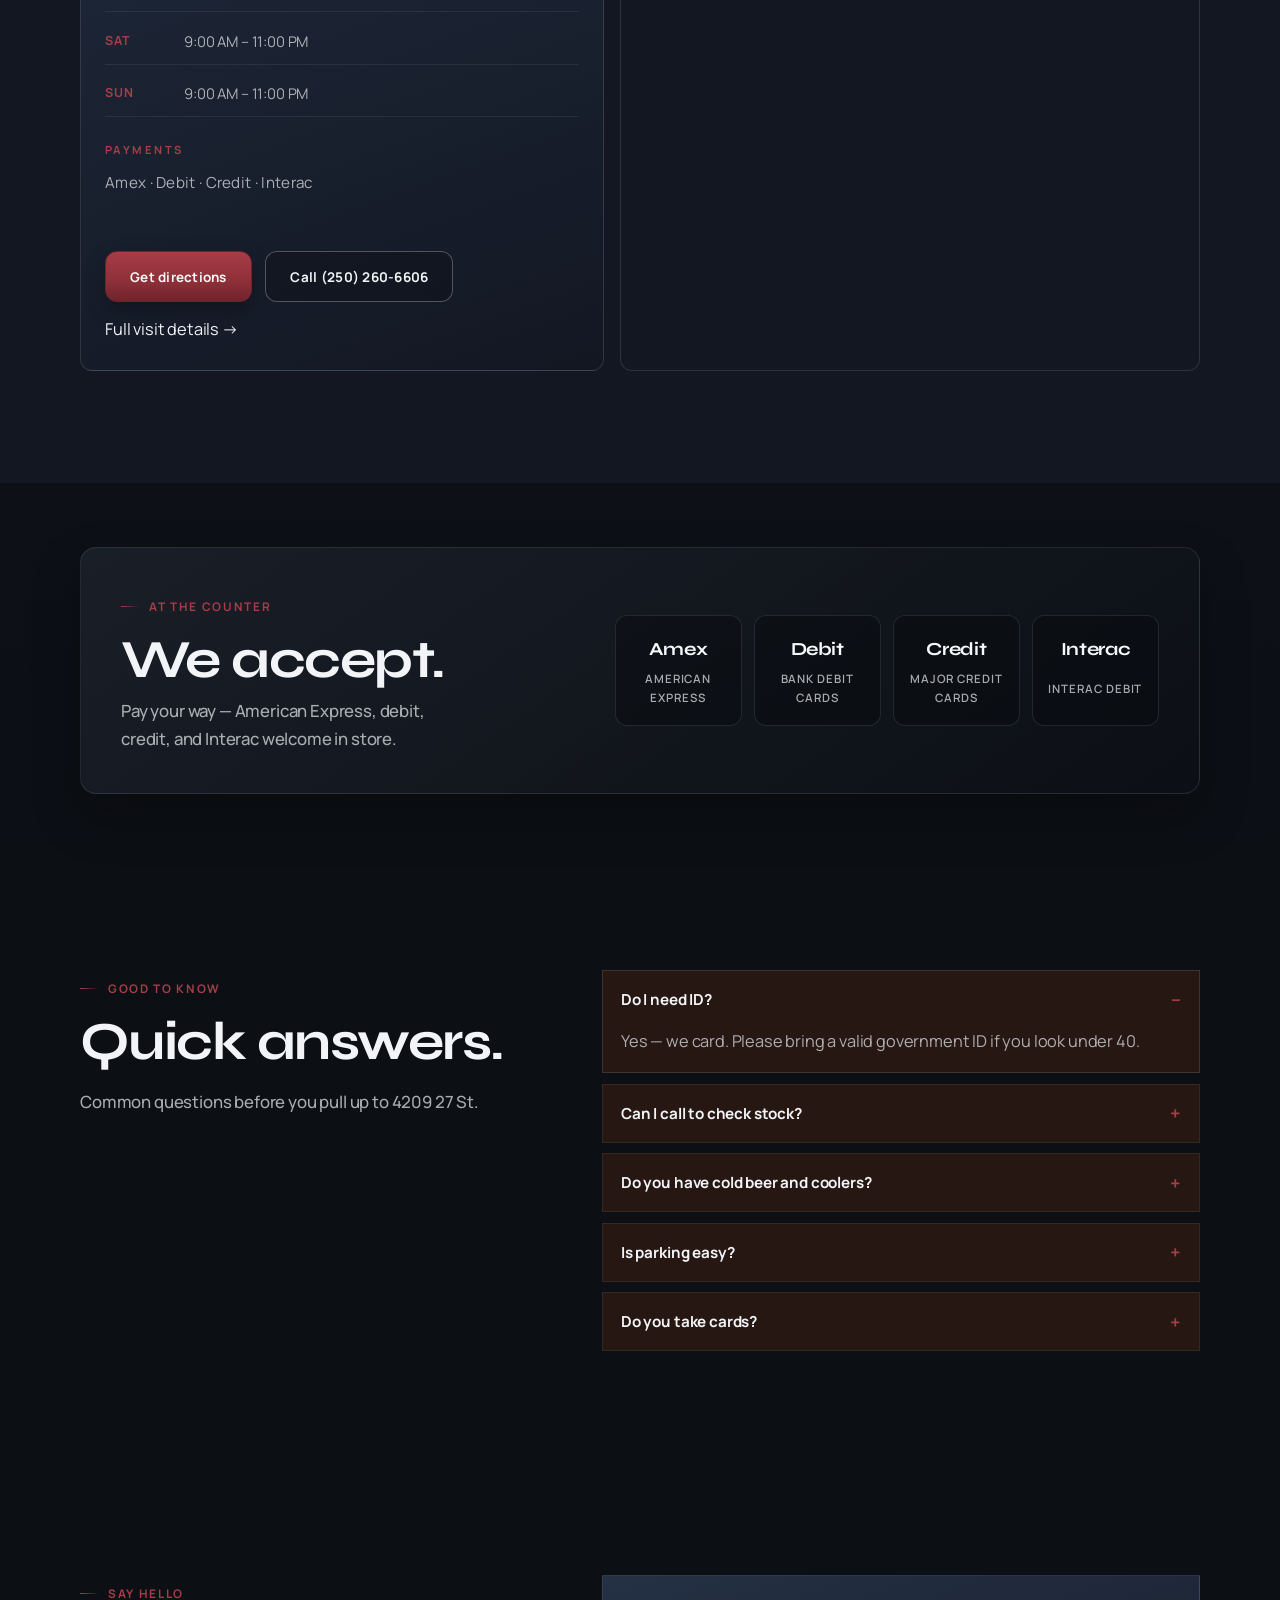
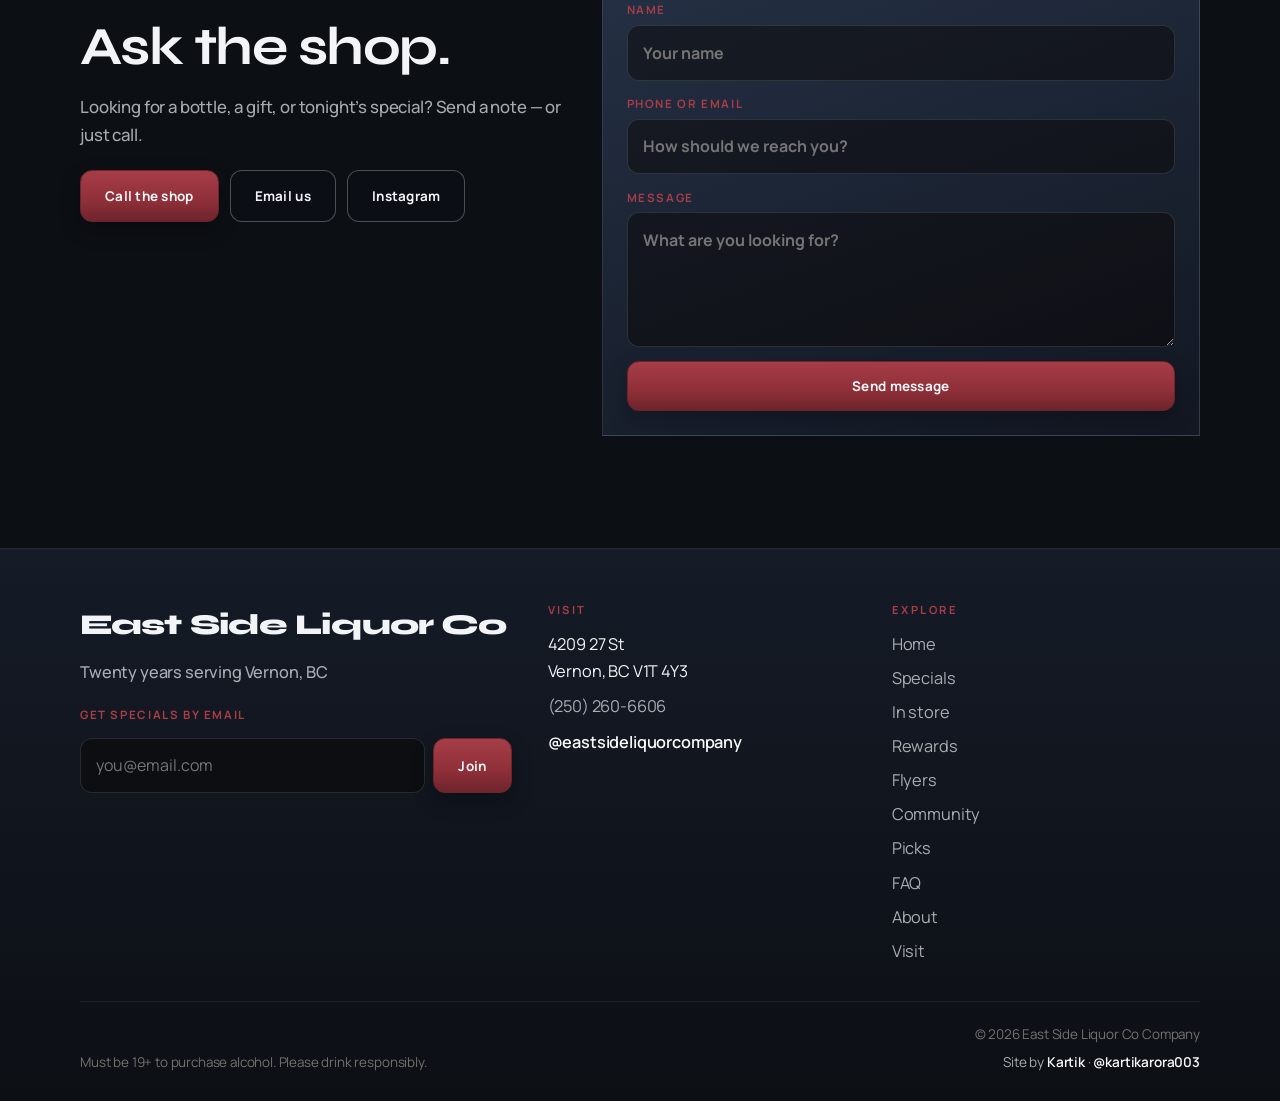
==== commit 01519db8: "new update" ====
--- a/index.html
+++ b/index.html
@@ -82,8 +82,8 @@
             <img
               class="hero-photo"
               data-hero-photo
-              src="images/promos/sleeman-clear.png"
-              alt=""
+              src="images/storefront.png"
+              alt="East Side Liquor Company storefront at 4209 27 St, Vernon"
             />
             <div class="hero-sky"></div>
             <div class="hero-bloom"></div>
@@ -630,6 +630,14 @@
             <div class="mosaic mosaic--store">
               <article class="frame reveal" data-spotlight>
                 <img
+                  src="images/storefront.png"
+                  alt="East Side Liquor Company storefront with East Side Liquor Company sign"
+                />
+                <div class="frame-spot" aria-hidden="true"></div>
+                <div class="frame-caption"><span>The storefront</span></div>
+              </article>
+              <article class="frame reveal" data-spotlight>
+                <img
                   src="images/promos/sleeman-clear.png"
                   alt="East Side Liquor Co aisle with Sleeman Clear display"
                 />
@@ -662,14 +670,6 @@
                 <div class="frame-spot" aria-hidden="true"></div>
                 <div class="frame-caption"><span>New arrivals</span></div>
               </article>
-              <article class="frame reveal" data-spotlight>
-                <img
-                  src="images/promos/nutrl-mikes.png"
-                  alt="NÜTRL and Mike's HARDER bonus gear displays"
-                />
-                <div class="frame-spot" aria-hidden="true"></div>
-                <div class="frame-caption"><span>Bonus gear</span></div>
-              </article>
             </div>
           </div>
         </section>
@@ -690,7 +690,7 @@
                 controls
                 playsinline
                 preload="metadata"
-                poster="images/promos/sleeman-clear.png"
+                poster="images/storefront.png"
                 data-store-video
               >
                 <source src="videos/store.mp4" type="video/mp4" />
--- a/css/styles.css
+++ b/css/styles.css
@@ -465,7 +465,7 @@
   width: 100%;
   height: 100%;
   object-fit: cover;
-  object-position: center 35%;
+  object-position: center 22%;
   transform: scale(1.08) translate3d(0, var(--hero-shift, 0px), 0);
   will-change: transform;
   animation: drift 22s ease-in-out infinite alternate;
@@ -2237,6 +2237,22 @@
   font-weight: 500;
 }
 
+.visit-storefront {
+  margin-top: 2rem;
+  overflow: hidden;
+  border: 1px solid var(--line);
+  border-radius: var(--radius);
+  background: #12161d;
+}
+
+.visit-storefront img {
+  display: block;
+  width: 100%;
+  max-height: min(52vh, 520px);
+  object-fit: cover;
+  object-position: center 28%;
+}
+
 .story {
   background:
     radial-gradient(ellipse 50% 50% at 100% 0%, rgba(143, 47, 56, 0.16), transparent 55%),
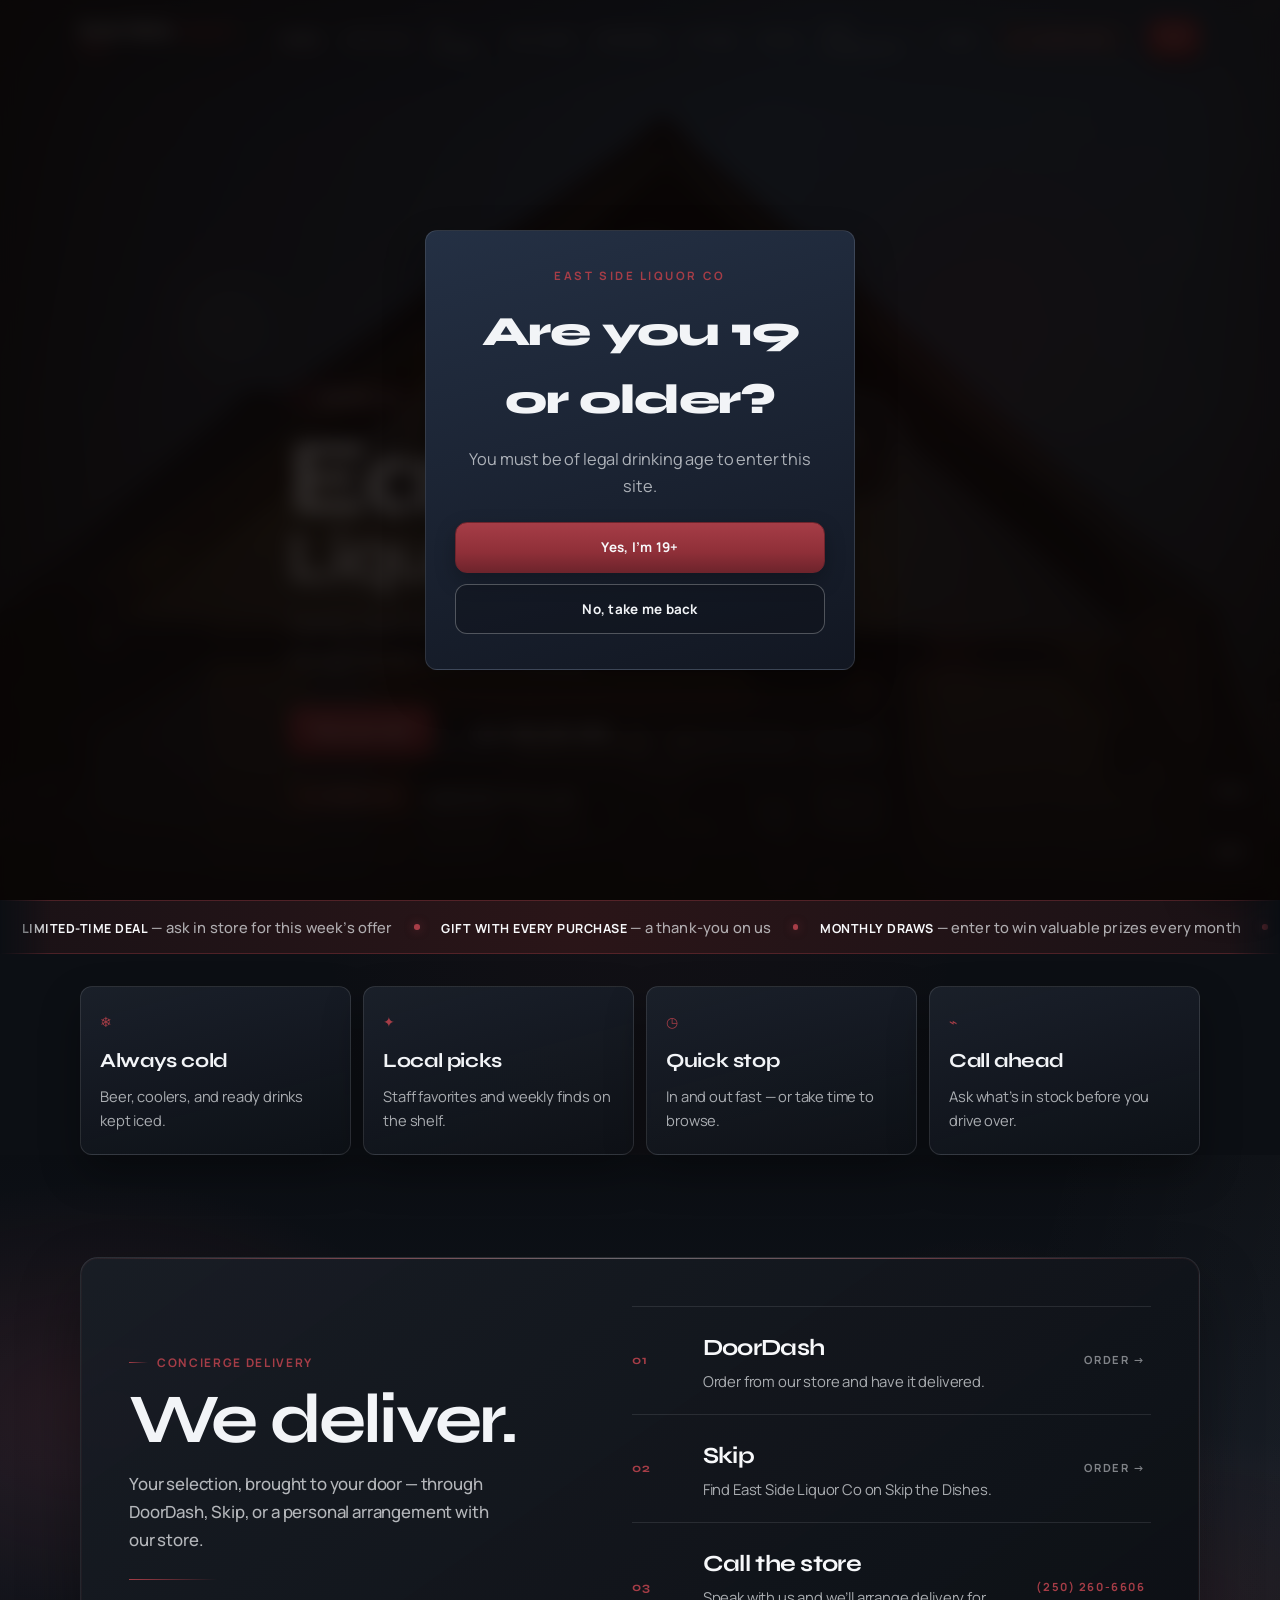
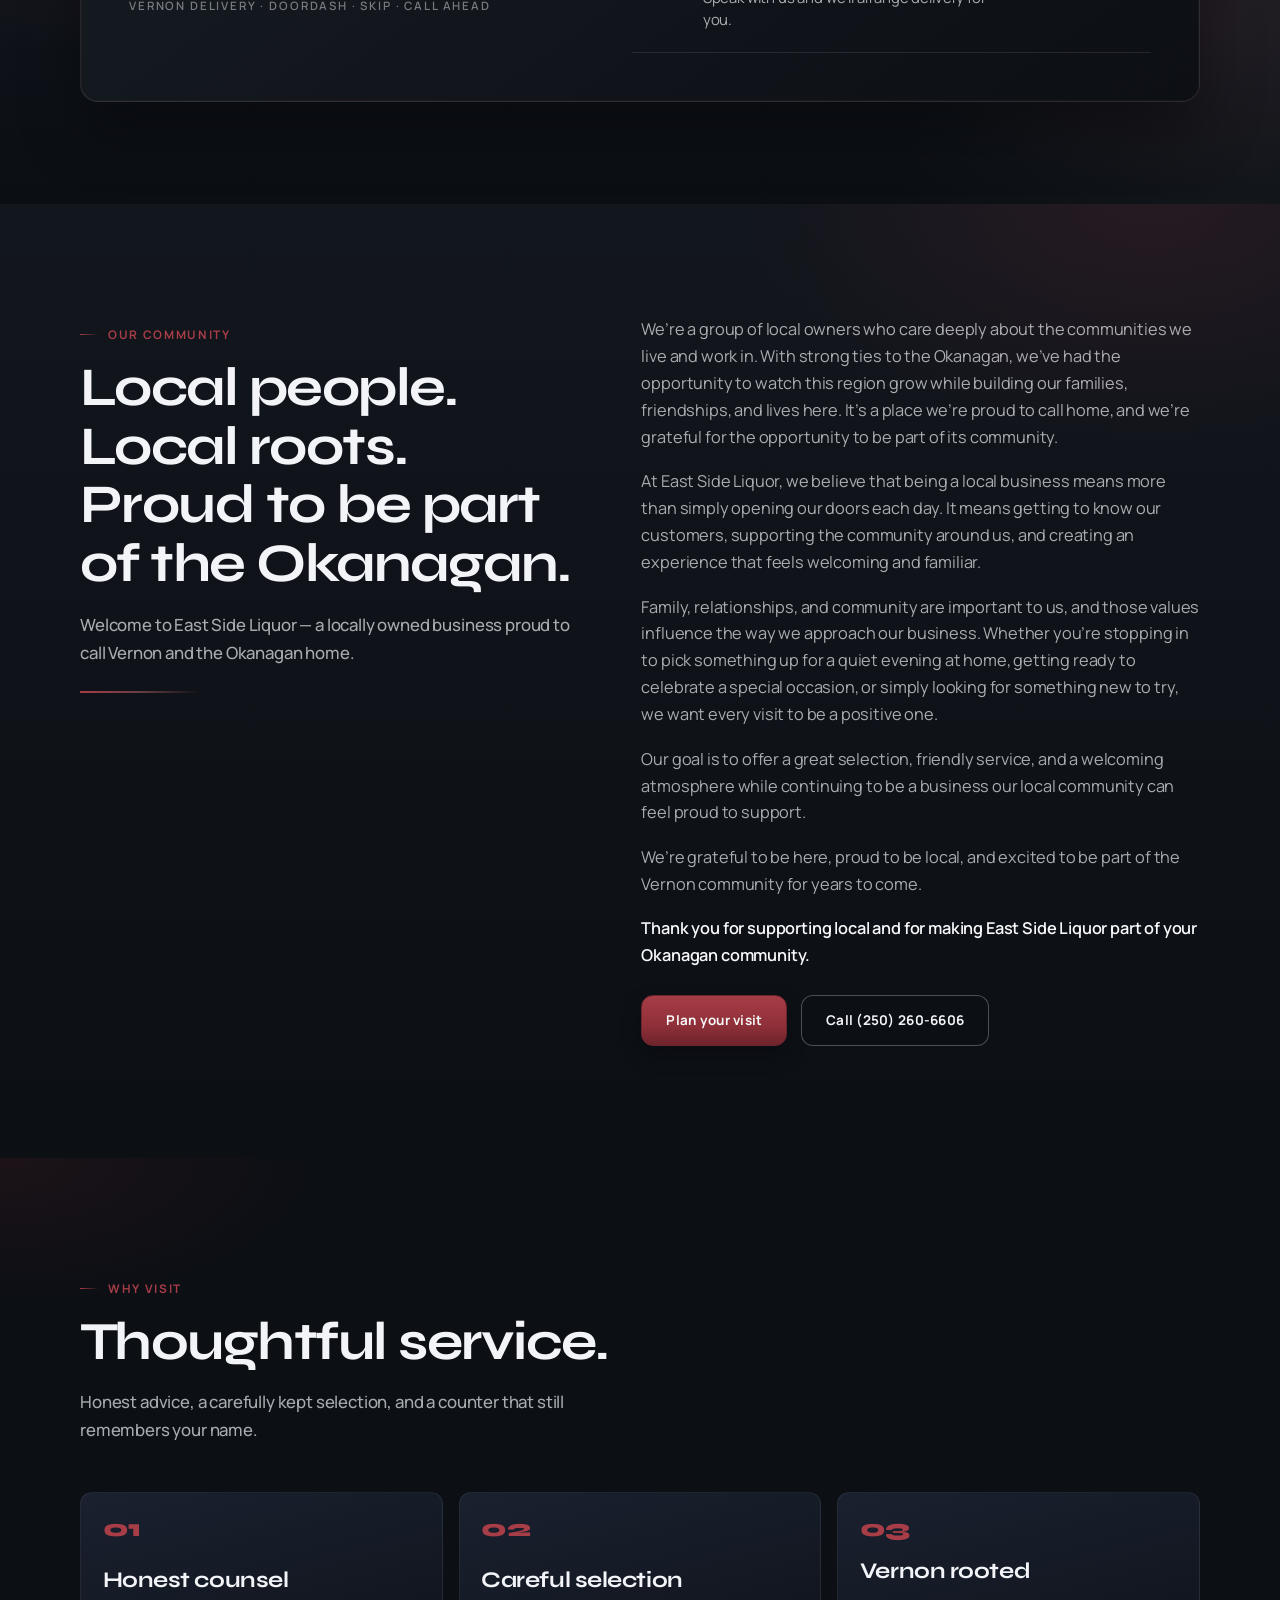
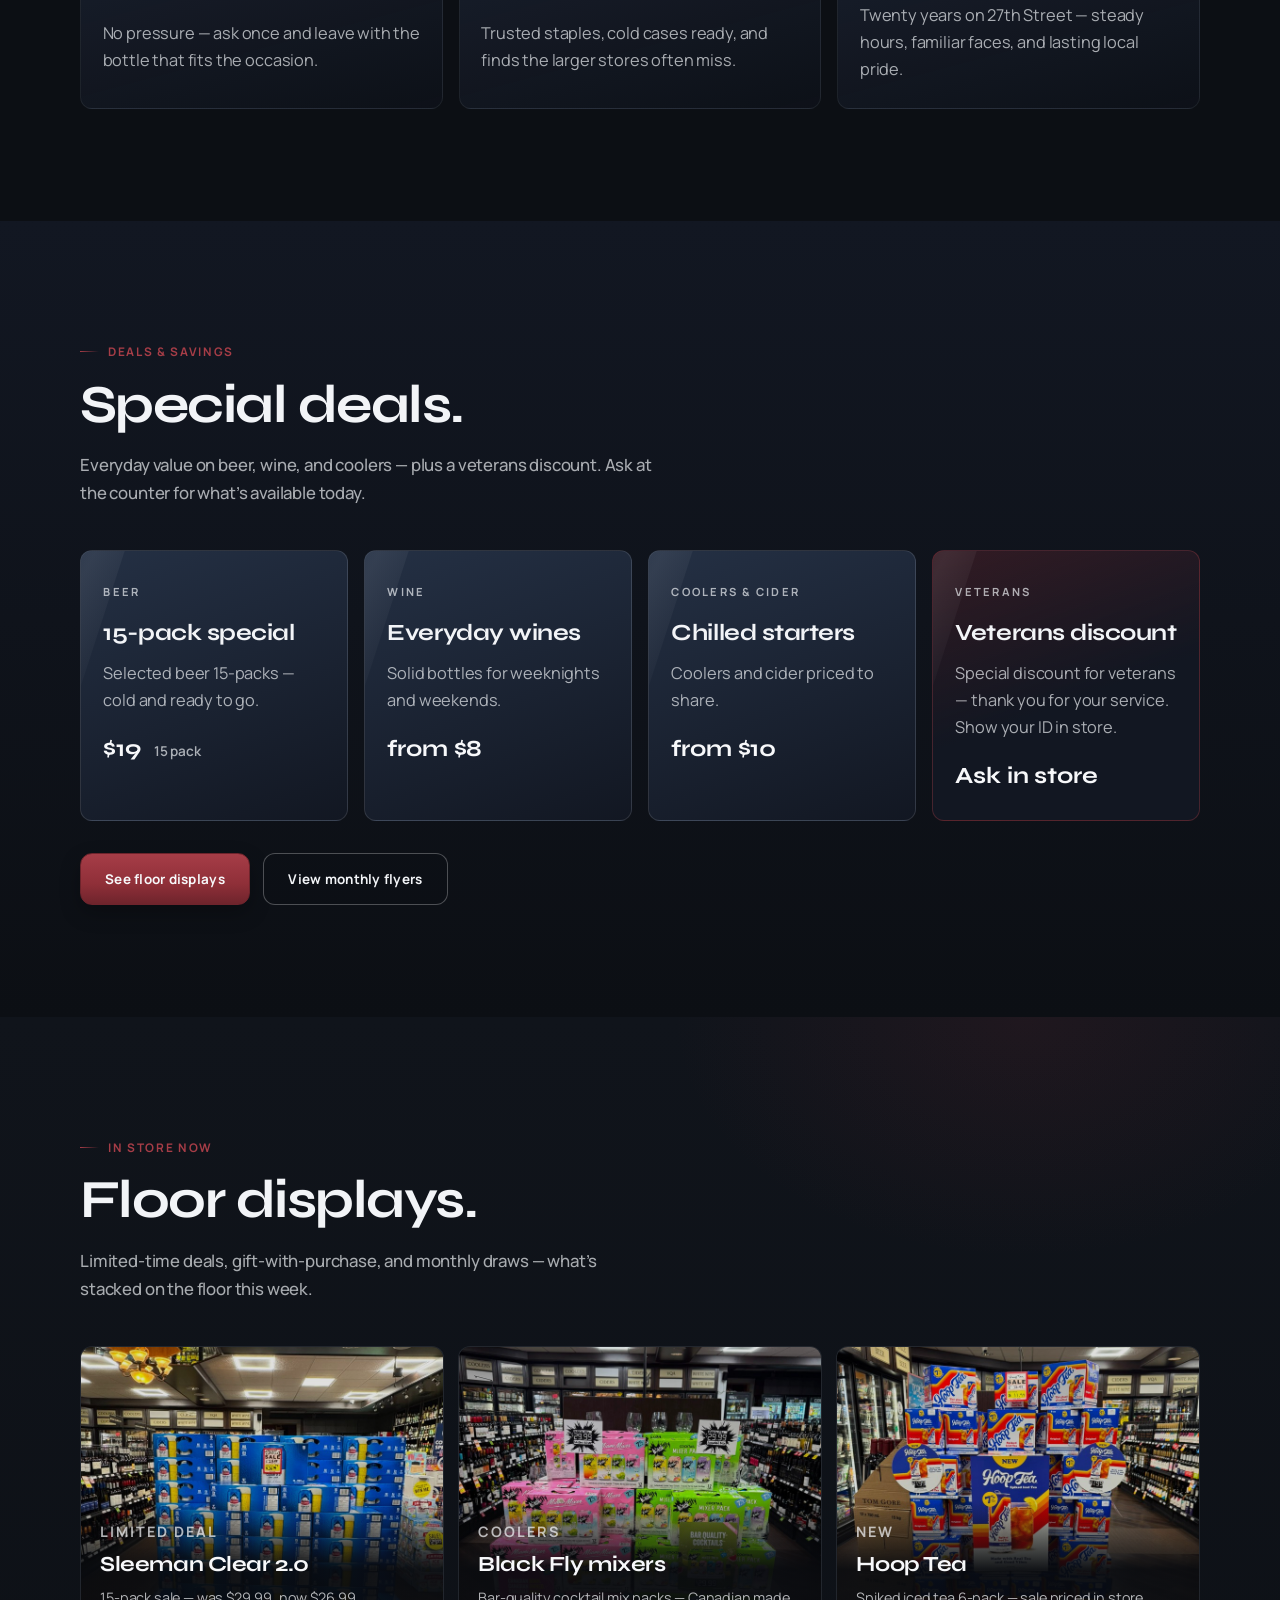
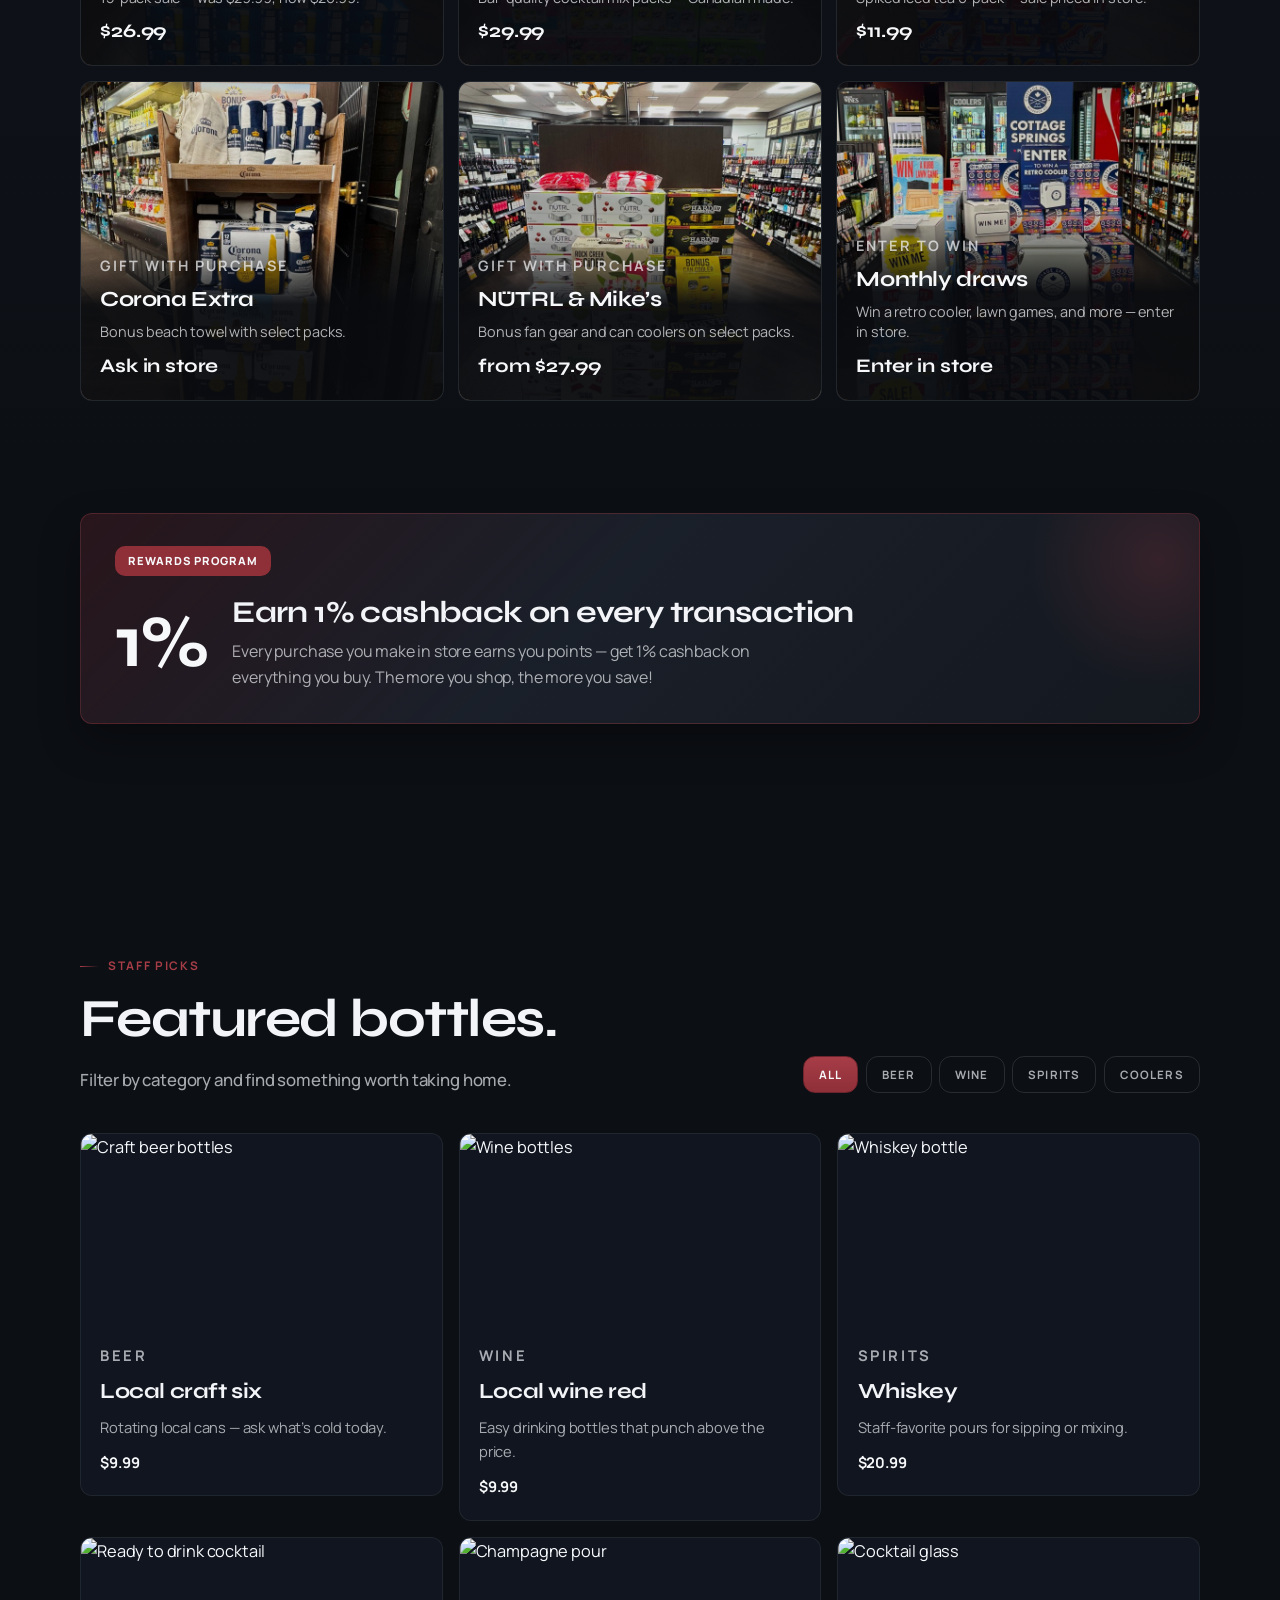
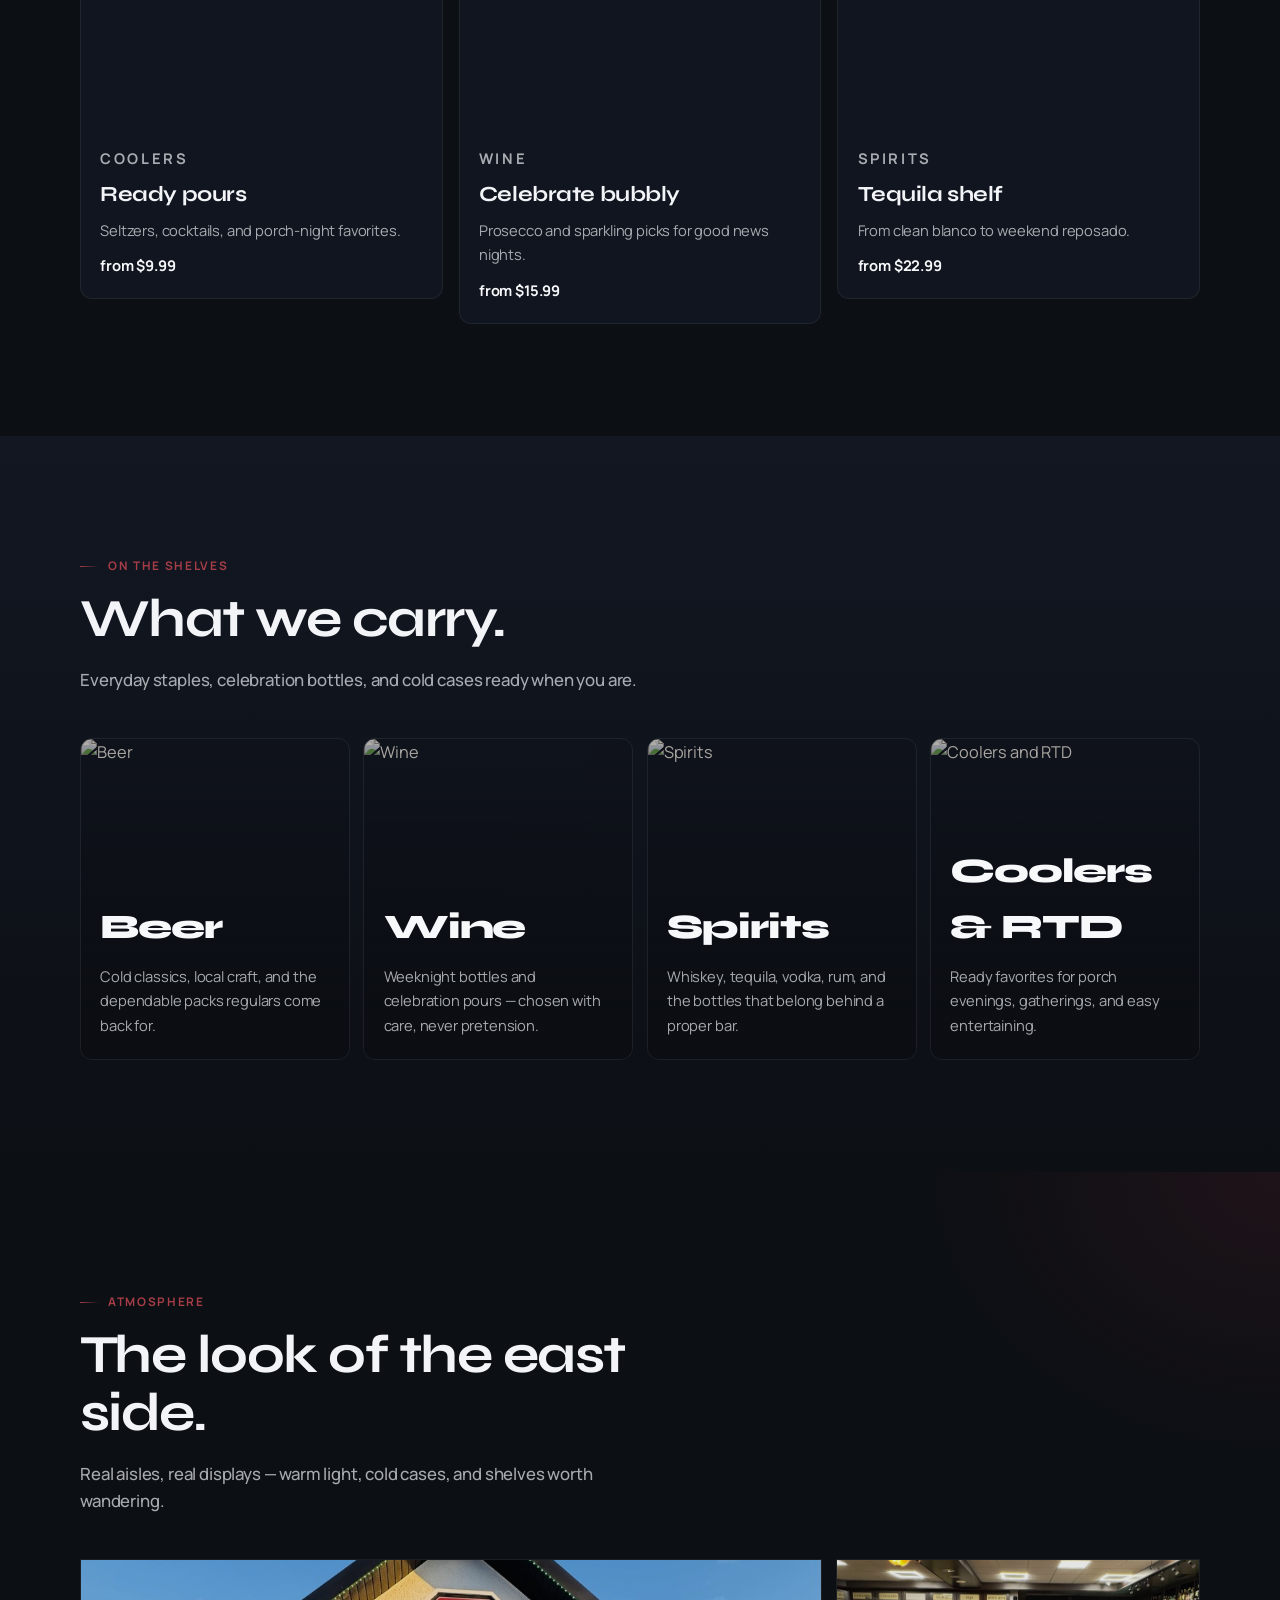
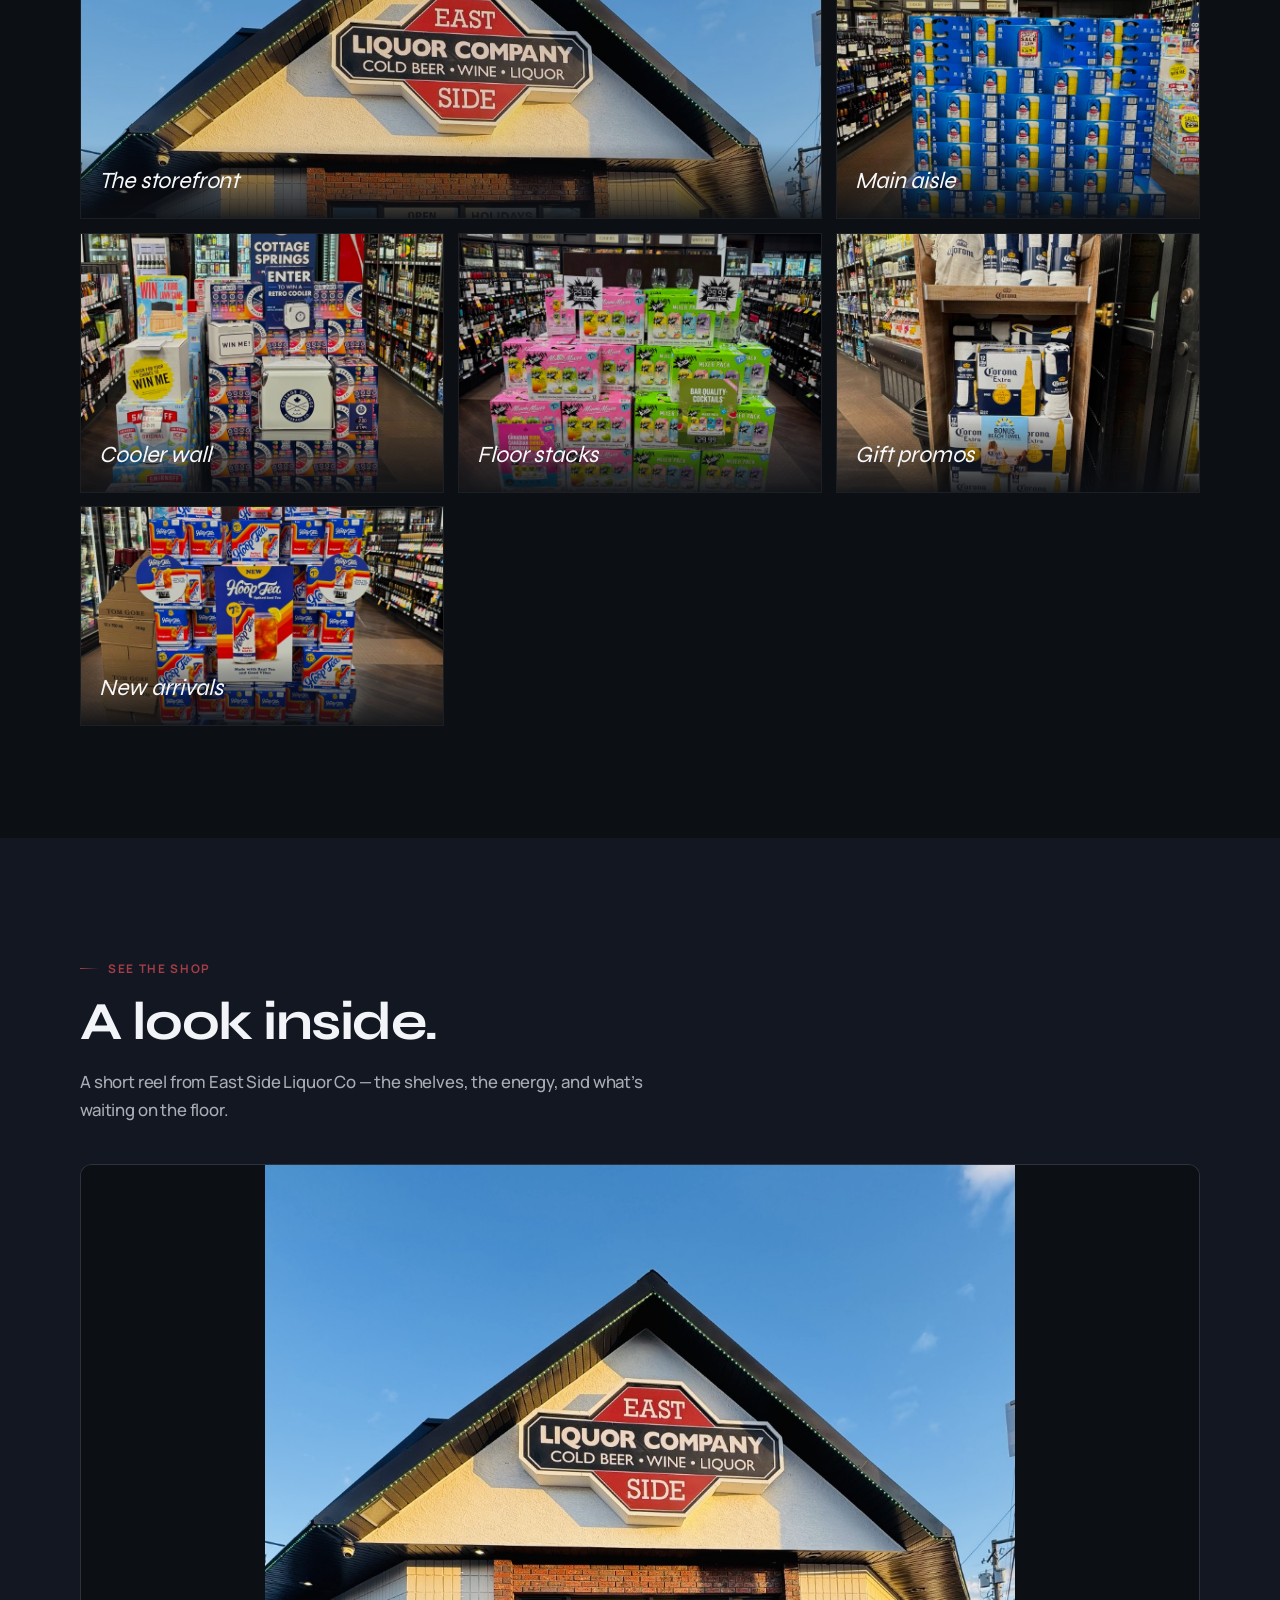
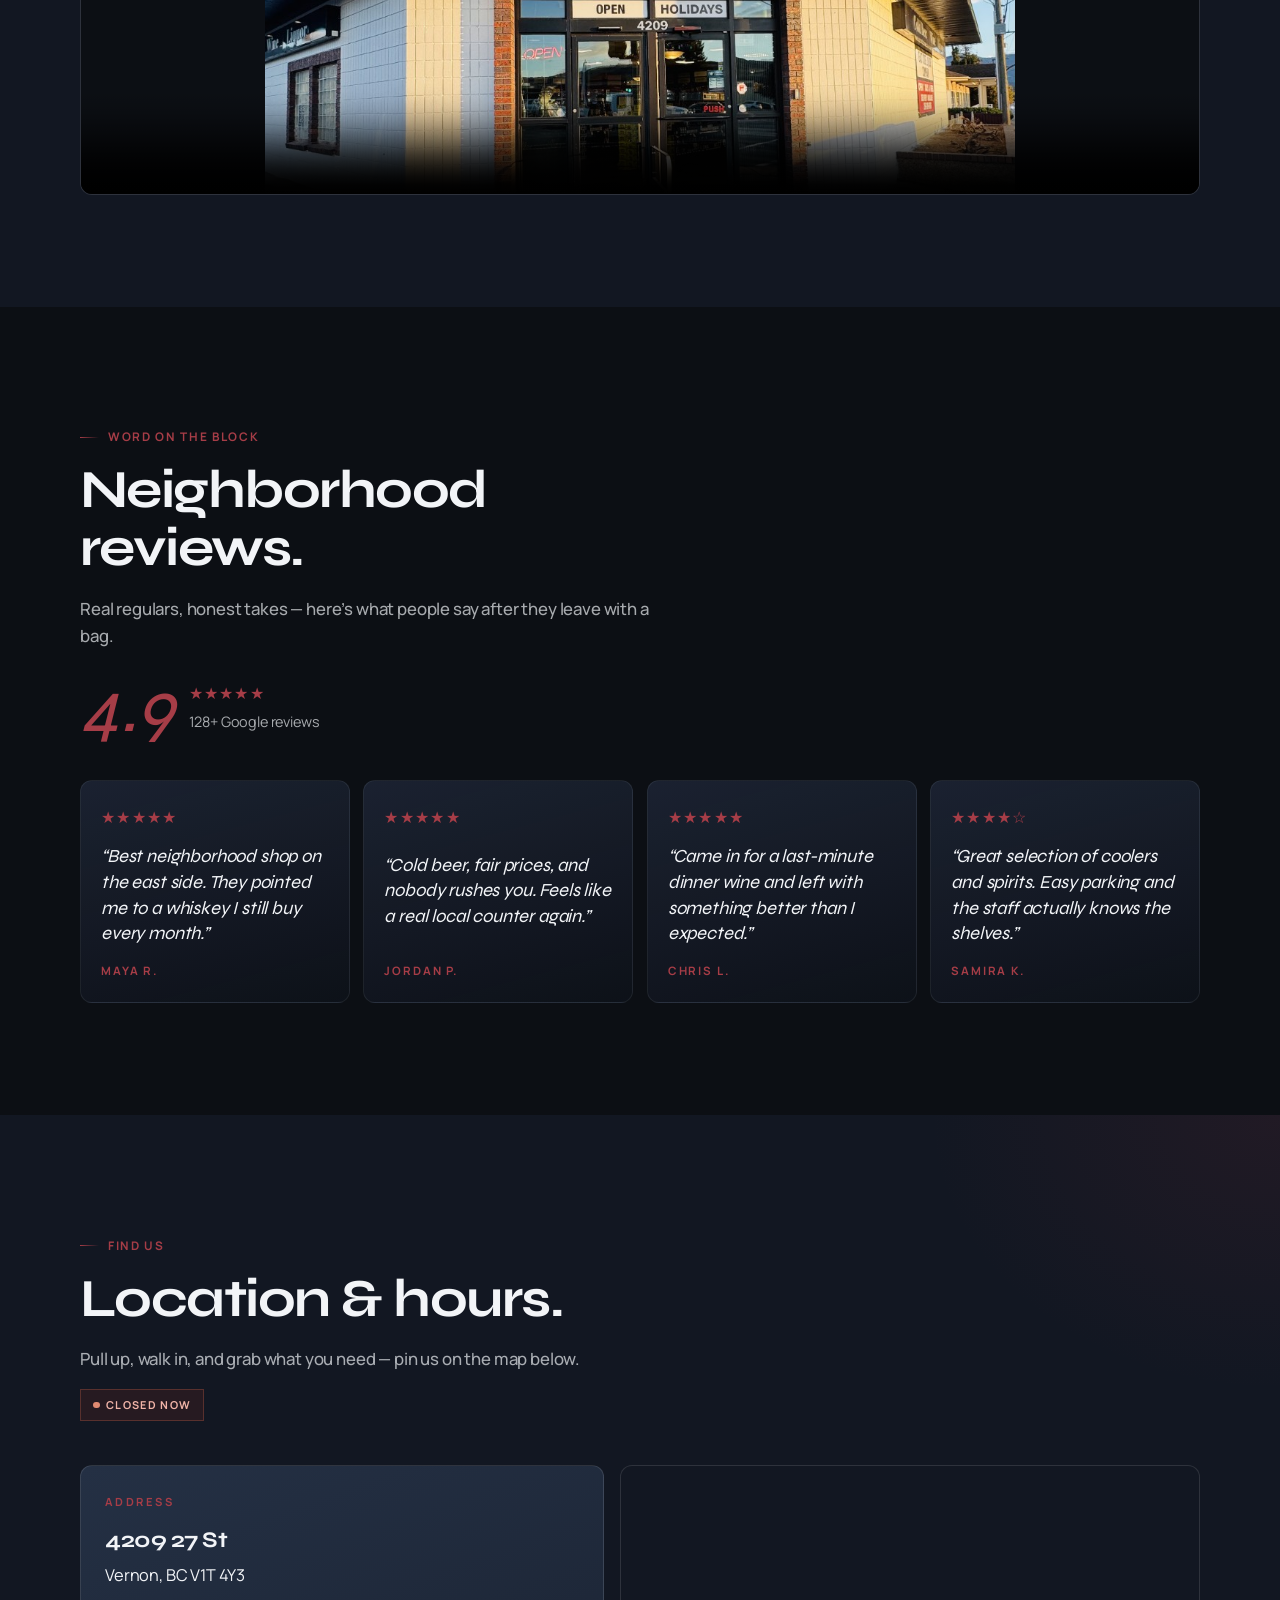
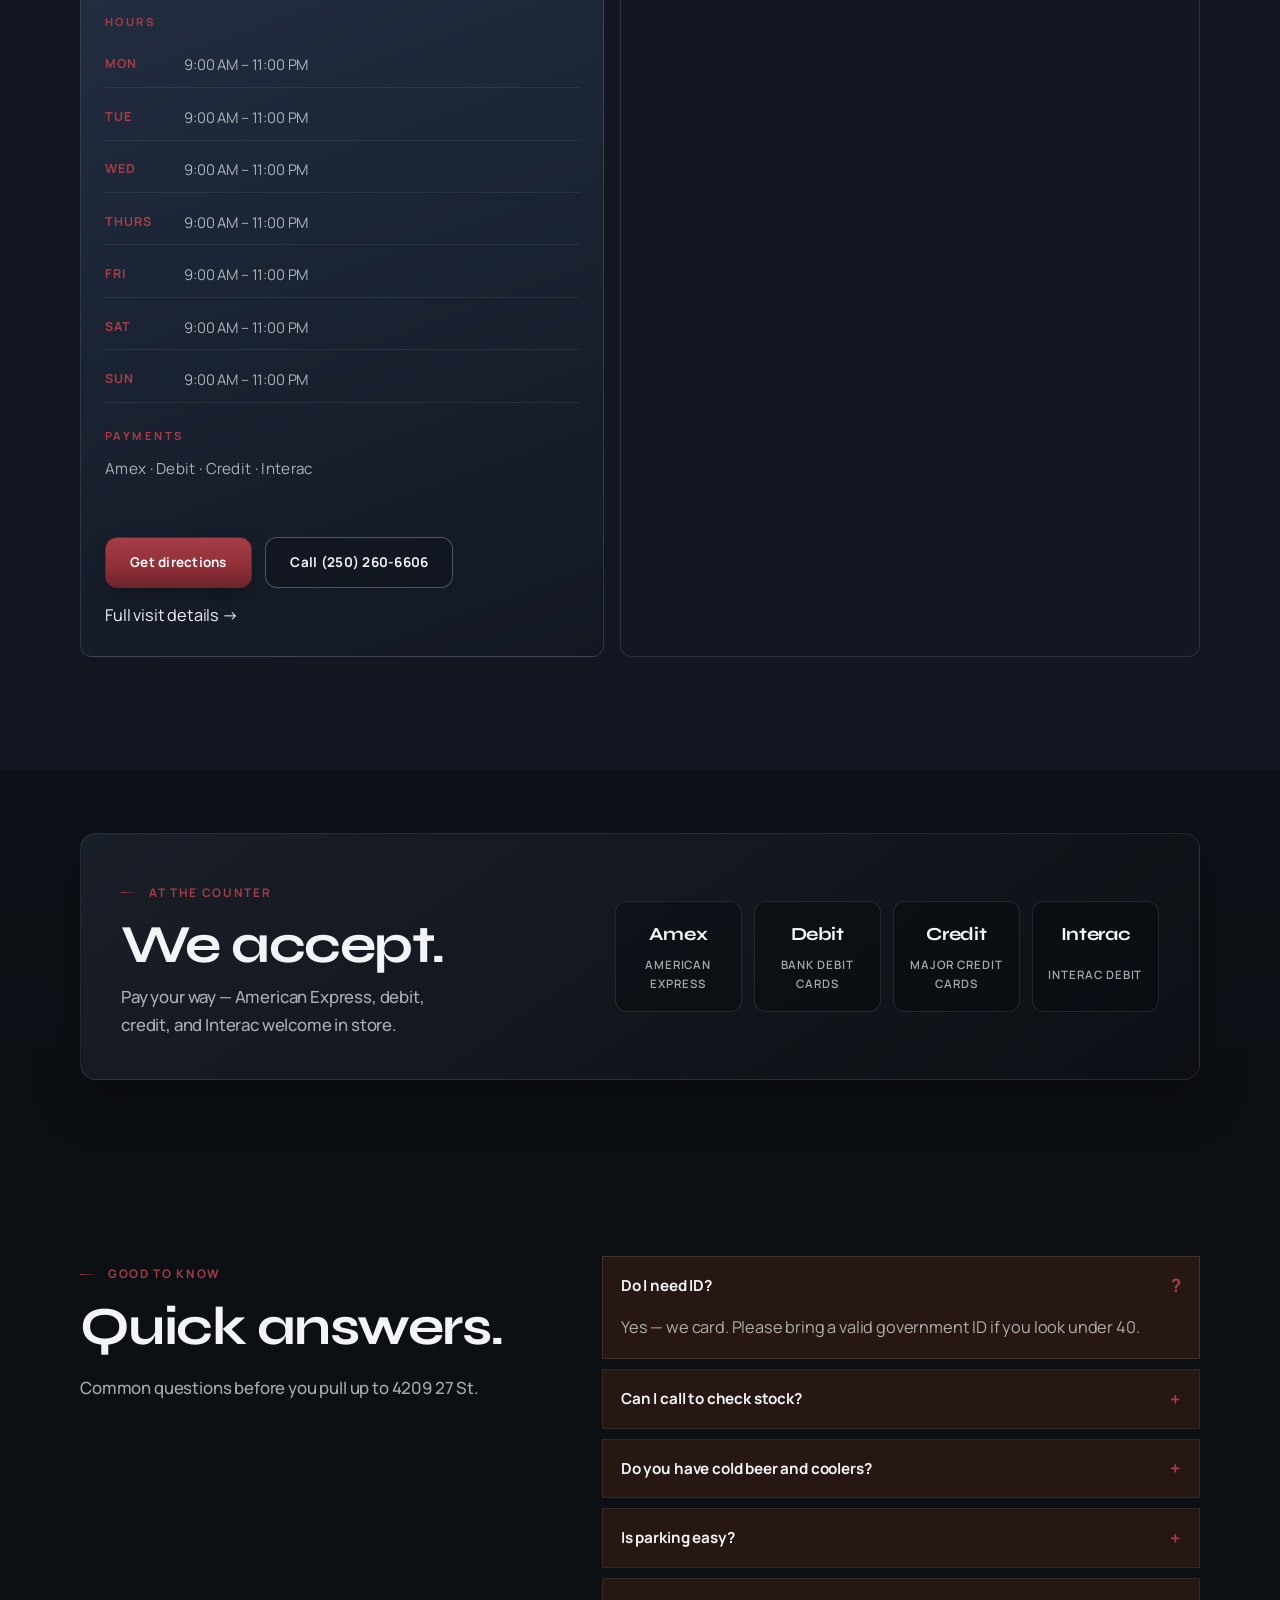
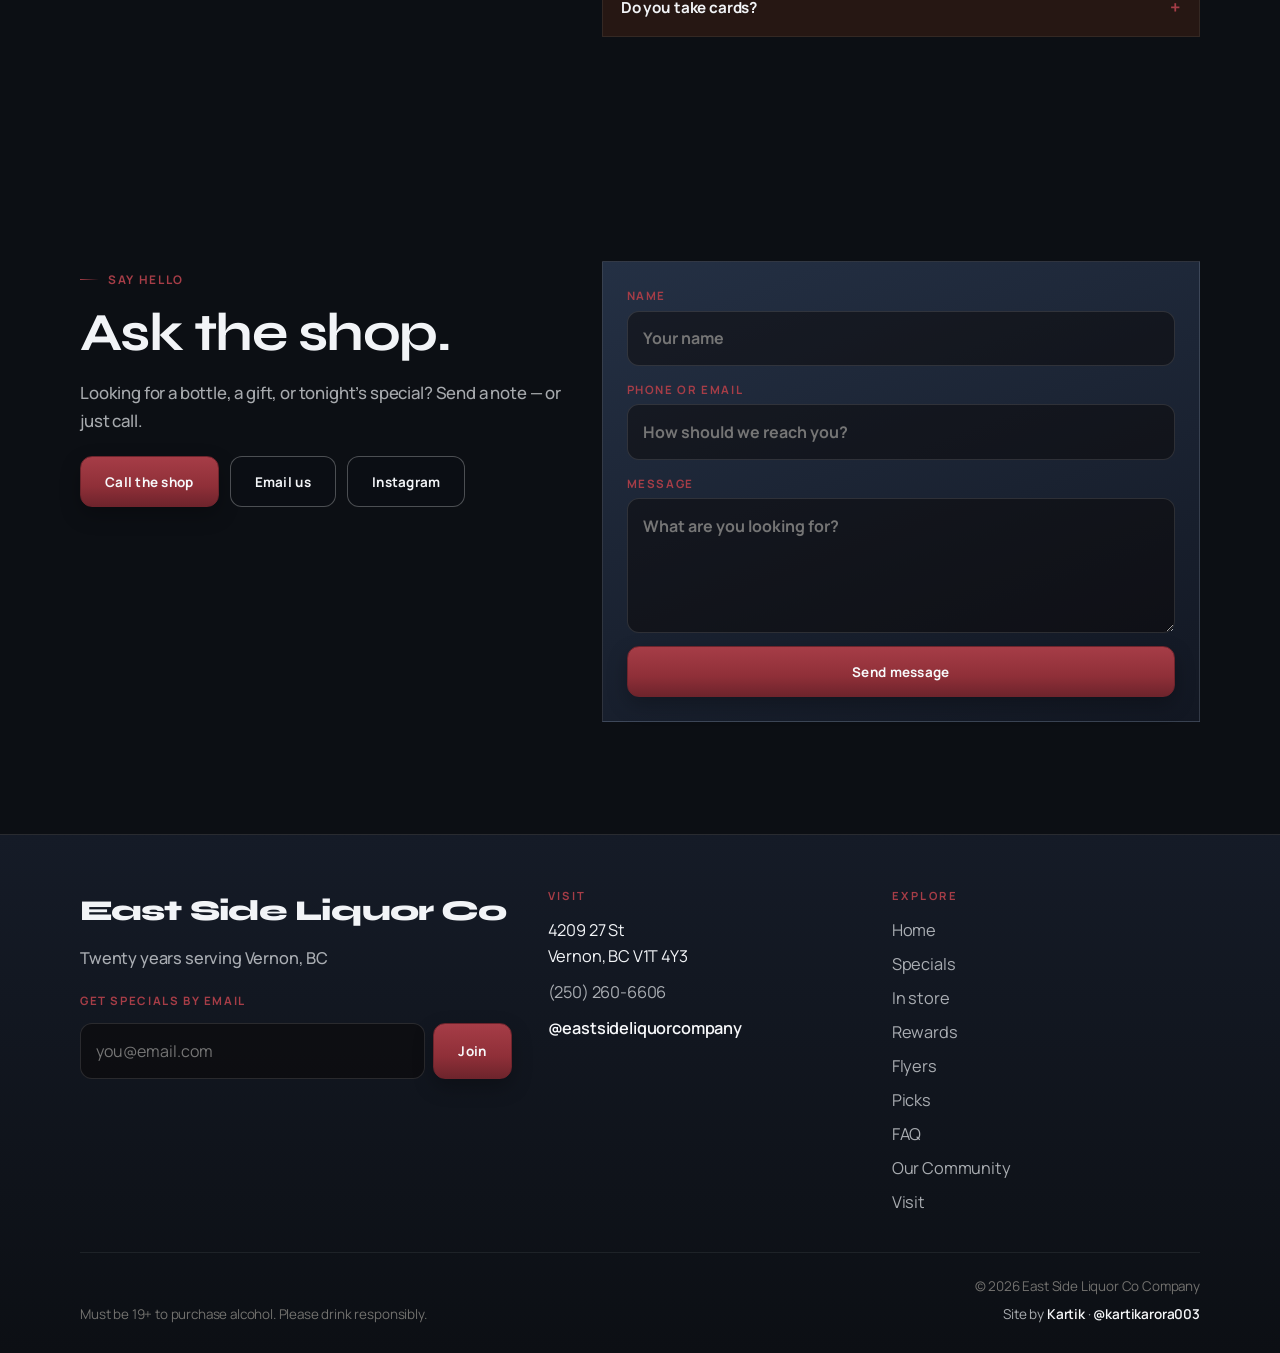
==== commit 6a955599: "last update" ====
--- a/index.html
+++ b/index.html
@@ -42,8 +42,7 @@
             <a class="nav-link" href="#rewards">Rewards</a>
             <a class="nav-link" href="flyers.html">Flyers</a>
             <a class="nav-link" href="#featured">Picks</a>
-            <a class="nav-link" href="#community">Community</a>
-            <a class="nav-link" href="about.html">About</a>
+            <a class="nav-link" href="#community">Our Community</a>
             <a class="nav-link" href="visit.html">Visit</a>
             <span class="open-badge" data-open-badge>Checking hours…</span>
             <a class="btn btn-primary" href="tel:+12502606606">Call</a>
@@ -67,8 +66,7 @@
           <a class="nav-link" href="#rewards">Rewards</a>
           <a class="nav-link" href="flyers.html">Flyers</a>
           <a class="nav-link" href="#featured">Picks</a>
-          <a class="nav-link" href="#community">Community</a>
-          <a class="nav-link" href="about.html">About</a>
+          <a class="nav-link" href="#community">Our Community</a>
           <a class="nav-link" href="visit.html">Visit</a>
           <a class="nav-link" href="#contact">Contact</a>
           <span class="open-badge" data-open-badge>Checking hours…</span>
@@ -222,42 +220,54 @@
         </section>
 
         <section class="section community" id="community" aria-labelledby="community-title">
-          <div class="container community-layout">
+          <div class="container community-story">
             <div class="community-intro reveal reveal-left">
-              <span class="section-label">Our community</span>
-              <p class="community-years" aria-hidden="true">20</p>
-              <h2 id="community-title" class="section-title">Years serving Vernon.</h2>
+              <span class="section-label">Our Community</span>
+              <h2 id="community-title" class="section-title community-story__title">
+                Local people. Local roots. Proud to be part of the Okanagan.
+              </h2>
               <p class="section-lead">
-                For two decades we’ve been part of this east-side neighborhood — stocking a careful
-                selection, knowing our regulars, and treating every visit with care. Thank you for
-                trusting us.
+                Welcome to East Side Liquor — a locally owned business proud to call Vernon and the
+                Okanagan home.
               </p>
               <div class="community-rule" aria-hidden="true"></div>
-              <p class="community-note">A neighborhood store, rooted on 27th Street.</p>
-            </div>
-            <ul class="community-points">
-              <li class="community-point reveal hover-lines">
-                <h3>Neighbors first</h3>
-                <p>
-                  Built for the people who live and work around us — a local counter, not a warehouse
-                  aisle.
-                </p>
-              </li>
-              <li class="community-point reveal hover-lines">
-                <h3>Twenty years of service</h3>
-                <p>
-                  The same streets, the same standards, and the experience that comes from serving
-                  Vernon day after day.
-                </p>
-              </li>
-              <li class="community-point reveal hover-lines">
-                <h3>Here when you need us</h3>
-                <p>
-                  Ask for a recommendation, call ahead for stock, or stop in for what’s cold — we’re
-                  ready to help.
-                </p>
-              </li>
-            </ul>
+            </div>
+            <div class="community-story__copy reveal">
+              <p>
+                We’re a group of local owners who care deeply about the communities we live and work
+                in. With strong ties to the Okanagan, we’ve had the opportunity to watch this region
+                grow while building our families, friendships, and lives here. It’s a place we’re
+                proud to call home, and we’re grateful for the opportunity to be part of its
+                community.
+              </p>
+              <p>
+                At East Side Liquor, we believe that being a local business means more than simply
+                opening our doors each day. It means getting to know our customers, supporting the
+                community around us, and creating an experience that feels welcoming and familiar.
+              </p>
+              <p>
+                Family, relationships, and community are important to us, and those values influence
+                the way we approach our business. Whether you’re stopping in to pick something up for
+                a quiet evening at home, getting ready to celebrate a special occasion, or simply
+                looking for something new to try, we want every visit to be a positive one.
+              </p>
+              <p>
+                Our goal is to offer a great selection, friendly service, and a welcoming atmosphere
+                while continuing to be a business our local community can feel proud to support.
+              </p>
+              <p>
+                We’re grateful to be here, proud to be local, and excited to be part of the Vernon
+                community for years to come.
+              </p>
+              <p class="story-close">
+                Thank you for supporting local and for making East Side Liquor part of your Okanagan
+                community.
+              </p>
+              <div class="ctas">
+                <a class="btn btn-primary" href="visit.html">Plan your visit</a>
+                <a class="btn btn-ghost" href="tel:+12502606606">Call (250) 260-6606</a>
+              </div>
+            </div>
           </div>
         </section>
 
@@ -965,10 +975,9 @@
               <a href="#in-store">In store</a>
               <a href="#rewards">Rewards</a>
               <a href="flyers.html">Flyers</a>
-              <a href="#community">Community</a>
               <a href="#featured">Picks</a>
               <a href="#faq">FAQ</a>
-              <a href="about.html">About</a>
+              <a href="#community">Our Community</a>
               <a href="visit.html">Visit</a>
             </nav>
           </div>
--- a/css/styles.css
+++ b/css/styles.css
@@ -804,7 +804,7 @@
   box-shadow: var(--shadow);
 }
 
-/* Delivery — luxury panel */
+/* Delivery ? luxury panel */
 .delivery {
   position: relative;
   overflow: hidden;
@@ -1021,6 +1021,29 @@
   grid-template-columns: 1.05fr 0.95fr;
   gap: 3rem;
   align-items: center;
+}
+
+.community-story {
+  display: grid;
+  grid-template-columns: 0.95fr 1.05fr;
+  gap: clamp(2rem, 5vw, 3.5rem);
+  align-items: start;
+}
+
+.community-story__title {
+  max-width: 16ch;
+  font-size: clamp(2.2rem, 5vw, 3.4rem);
+}
+
+.community-story__copy {
+  display: grid;
+  gap: 1.1rem;
+  color: var(--parchment-muted);
+  max-width: 40rem;
+}
+
+.community-story__copy .ctas {
+  margin-top: 0.5rem;
 }
 
 .community-years {
@@ -2135,7 +2158,7 @@
 }
 
 .faq-item[open] summary::after {
-  content: "–";
+  content: "?";
 }
 
 .faq-item p {
@@ -2229,6 +2252,11 @@
   color: var(--parchment);
 }
 
+.page-title--wide {
+  max-width: 18ch;
+  line-height: 0.98;
+}
+
 .page-lead {
   margin-top: 1.2rem;
   max-width: 36rem;
@@ -2281,6 +2309,11 @@
   gap: 1.1rem;
   color: var(--parchment-muted);
   max-width: 40rem;
+}
+
+.story-close {
+  color: var(--cream);
+  font-weight: 600;
 }
 
 /* Footer */
@@ -2663,6 +2696,7 @@
   .faq-layout,
   .contact-layout,
   .community-layout,
+  .community-story,
   .delivery-layout,
   .payments-panel {
     grid-template-columns: 1fr;
@@ -3004,48 +3038,185 @@
   }
 }
 
-/* ===== Flyers page ===== */
-.flyer-feature {
-  margin-top: 2.75rem;
-  display: grid;
-  grid-template-columns: 0.9fr 1.1fr;
-  gap: 1.5rem;
-  align-items: stretch;
-  padding: 1.4rem;
+/* ===== Flyers page (Packing House?style) ===== */
+.section--flyer {
+  padding-top: 1.5rem;
+}
+
+.container--flyer {
+  max-width: 900px;
+}
+
+.current-flyer--featured {
+  text-align: center;
+}
+
+.current-flyer__image-wrap {
+  position: relative;
+  overflow: hidden;
   border: 1px solid var(--line);
   border-radius: var(--radius);
-  background: linear-gradient(160deg, #243044, #121722);
-}
-
-.flyer-feature__media,
+  background: #12161d;
+  cursor: zoom-in;
+}
+
+.current-flyer__image-wrap--large {
+  width: 100%;
+  margin: 0 auto 1.5rem;
+  box-shadow: var(--shadow);
+}
+
+.current-flyer__img {
+  display: block;
+  width: 100%;
+  height: auto;
+  object-fit: contain;
+}
+
+.current-flyer__zoom-hint {
+  position: absolute;
+  bottom: 1rem;
+  left: 50%;
+  transform: translateX(-50%);
+  padding: 0.4rem 1rem;
+  border: 1px solid rgba(166, 61, 71, 0.4);
+  border-radius: 999px;
+  background: rgba(8, 10, 14, 0.8);
+  color: var(--cream);
+  font-size: 0.72rem;
+  font-weight: 700;
+  letter-spacing: 0.08em;
+  text-transform: uppercase;
+  pointer-events: none;
+  opacity: 0;
+  transition: opacity 0.25s ease;
+}
+
+.current-flyer__image-wrap--large:hover .current-flyer__zoom-hint {
+  opacity: 1;
+}
+
+.current-flyer__header {
+  margin-top: 1.5rem;
+}
+
+.current-flyer__title {
+  font-family: var(--font-display);
+  font-size: clamp(2rem, 5vw, 3rem);
+  font-weight: 800;
+  letter-spacing: -0.03em;
+  color: var(--cream);
+  margin-top: 0.35rem;
+}
+
+.current-flyer__desc {
+  margin: 0.85rem auto 0;
+  max-width: 36rem;
+  color: var(--parchment-muted);
+}
+
+.current-flyer__actions {
+  display: flex;
+  flex-wrap: wrap;
+  gap: 0.85rem;
+  justify-content: center;
+  margin-top: 1.5rem;
+}
+
+.flyer-coming-soon {
+  display: flex;
+  flex-direction: column;
+  align-items: center;
+  justify-content: center;
+  text-align: center;
+  min-height: min(70vh, 680px);
+  padding: 3.5rem 1.75rem;
+  border: 1px dashed rgba(166, 61, 71, 0.45);
+  border-radius: 18px;
+  background:
+    radial-gradient(ellipse 55% 50% at 50% 0%, rgba(143, 47, 56, 0.22), transparent 60%),
+    linear-gradient(160deg, rgba(28, 33, 42, 0.95), rgba(12, 15, 20, 0.98));
+}
+
+.flyer-coming-soon__icon {
+  color: var(--oxblood-soft);
+  margin: 1.25rem 0 0.85rem;
+  opacity: 0.9;
+}
+
+.flyer-coming-soon__title {
+  font-family: var(--font-display);
+  font-size: clamp(2.4rem, 7vw, 3.8rem);
+  font-weight: 800;
+  letter-spacing: -0.03em;
+  color: var(--cream);
+  margin-bottom: 0.85rem;
+}
+
+.flyer-coming-soon__text {
+  max-width: 32rem;
+  color: var(--parchment-muted);
+  font-size: 1.05rem;
+  line-height: 1.65;
+  margin-bottom: 1.75rem;
+}
+
+.flyer-coming-soon__actions {
+  display: flex;
+  flex-wrap: wrap;
+  gap: 0.85rem;
+  justify-content: center;
+}
+
+.flyer-cashback-wrap {
+  margin-top: 2rem;
+}
+
+.cashback-prompt {
+  display: flex;
+  align-items: center;
+  gap: 1.15rem;
+  padding: 1.25rem 1.4rem;
+  border: 1px solid rgba(166, 61, 71, 0.35);
+  border-radius: var(--radius);
+  background: linear-gradient(120deg, rgba(143, 47, 56, 0.18), rgba(16, 19, 25, 0.92));
+}
+
+.cashback-prompt__rate {
+  font-family: var(--font-display);
+  font-size: clamp(2.2rem, 5vw, 3rem);
+  font-weight: 800;
+  letter-spacing: -0.04em;
+  color: var(--cream);
+  line-height: 1;
+}
+
+.cashback-prompt__title {
+  font-family: var(--font-display);
+  font-size: 1.15rem;
+  font-weight: 700;
+  color: var(--cream);
+  margin-bottom: 0.3rem;
+}
+
+.cashback-prompt__text {
+  color: var(--parchment-muted);
+  font-size: 0.94rem;
+  line-height: 1.5;
+}
+
 .flyer-thumb {
   position: relative;
   display: block;
   width: 100%;
-  padding: 0;
+  aspect-ratio: 3 / 4;
   border: 1px solid var(--line-soft);
   border-radius: var(--radius-sm);
   background: var(--wood);
   overflow: hidden;
-  color: inherit;
-  font: inherit;
-  text-align: left;
-}
-
-.flyer-feature__media {
-  aspect-ratio: 3 / 4;
-  max-height: 440px;
-}
-
-.flyer-thumb {
-  aspect-ratio: 3 / 4;
-}
-
-.flyer-thumb--static {
-  cursor: default;
-}
-
-.flyer-feature__media img,
+  cursor: zoom-in;
+}
+
 .flyer-thumb img {
   width: 100%;
   height: 100%;
@@ -3088,52 +3259,9 @@
 }
 
 .flyer-fallback strong {
-  font-family: var(--font-display);
-  font-size: 1.3rem;
-  font-weight: 700;
-  letter-spacing: -0.02em;
   color: var(--cream);
-}
-
-.flyer-fallback p {
-  max-width: 18rem;
-  font-size: 0.9rem;
-  line-height: 1.55;
-  color: var(--parchment-muted);
-}
-
-.btn:disabled,
-.btn[disabled] {
-  opacity: 0.55;
-  cursor: not-allowed;
-  transform: none;
-  box-shadow: none;
-}
-
-.btn:disabled::after,
-.btn[disabled]::after {
-  display: none;
-}
-
-.flyer-feature__copy {
-  display: grid;
-  align-content: center;
-  gap: 0.35rem;
-  padding: 0.4rem 0.2rem;
-}
-
-.flyer-feature__copy h3 {
-  font-family: var(--font-display);
-  font-size: clamp(1.6rem, 3vw, 2.1rem);
-  font-weight: 700;
-  letter-spacing: -0.02em;
-  color: var(--cream);
-}
-
-.flyer-feature__copy > p:not(.special-tag) {
-  color: var(--parchment-muted);
-  margin: 0.4rem 0 0.9rem;
-  max-width: 36rem;
+  font-family: var(--font-display);
+  font-size: 1.15rem;
 }
 
 .flyer-grid {
@@ -3162,7 +3290,7 @@
 }
 
 .stay-tuned {
-  margin-top: 3rem;
+  margin-top: 0.5rem;
   padding: 2rem 1.6rem;
   border: 1px solid var(--line);
   border-radius: var(--radius);
@@ -3240,17 +3368,21 @@
   color: var(--cream);
   font-family: var(--font-display);
   font-size: 1.15rem;
-  font-style: normal;
-  font-weight: 700;
-  letter-spacing: -0.02em;
-}
-
-@media (max-width: 820px) {
-  .flyer-feature {
-    grid-template-columns: 1fr;
-  }
-
-  .flyer-feature__media {
-    max-height: none;
-  }
-}
+}
+
+@media (max-width: 700px) {
+  .cashback-prompt {
+    flex-direction: column;
+    text-align: center;
+  }
+
+  .current-flyer__actions,
+  .flyer-coming-soon__actions {
+    width: 100%;
+  }
+
+  .current-flyer__actions .btn,
+  .flyer-coming-soon__actions .btn {
+    width: 100%;
+  }
+}
